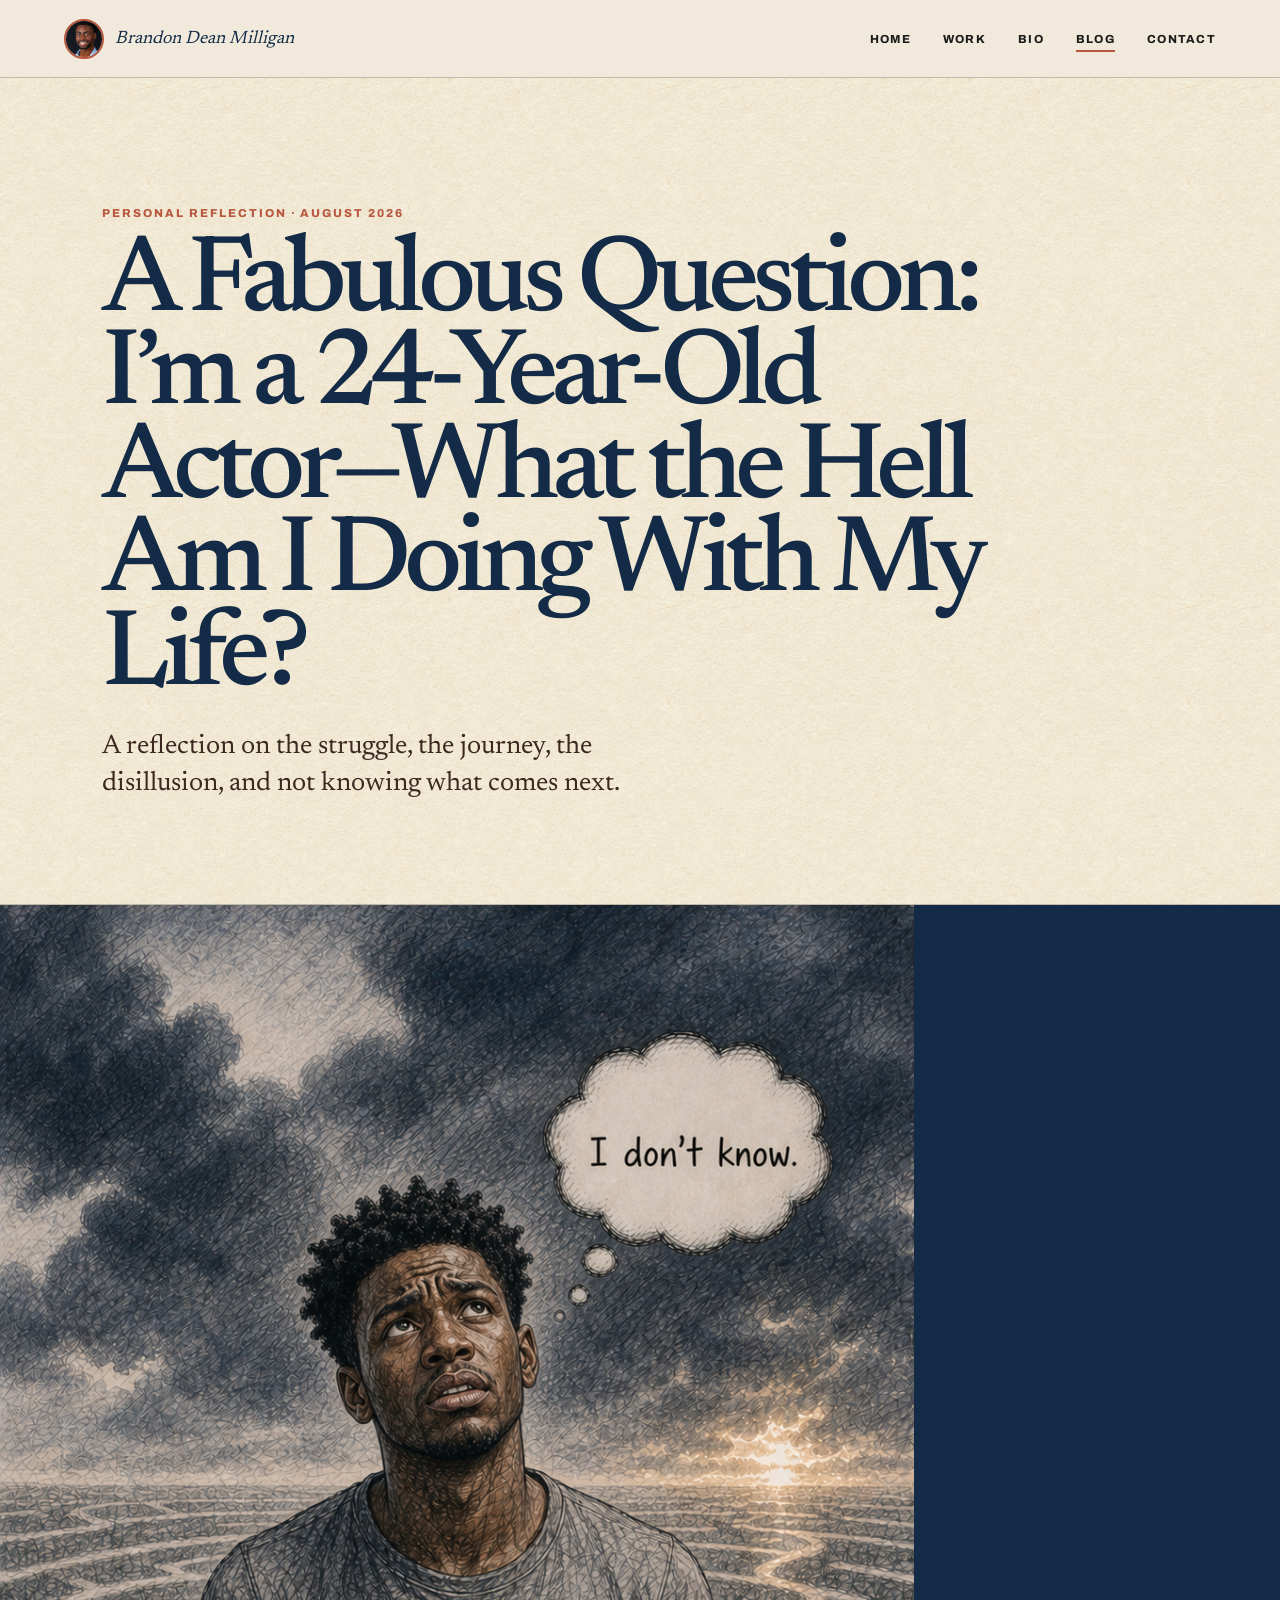
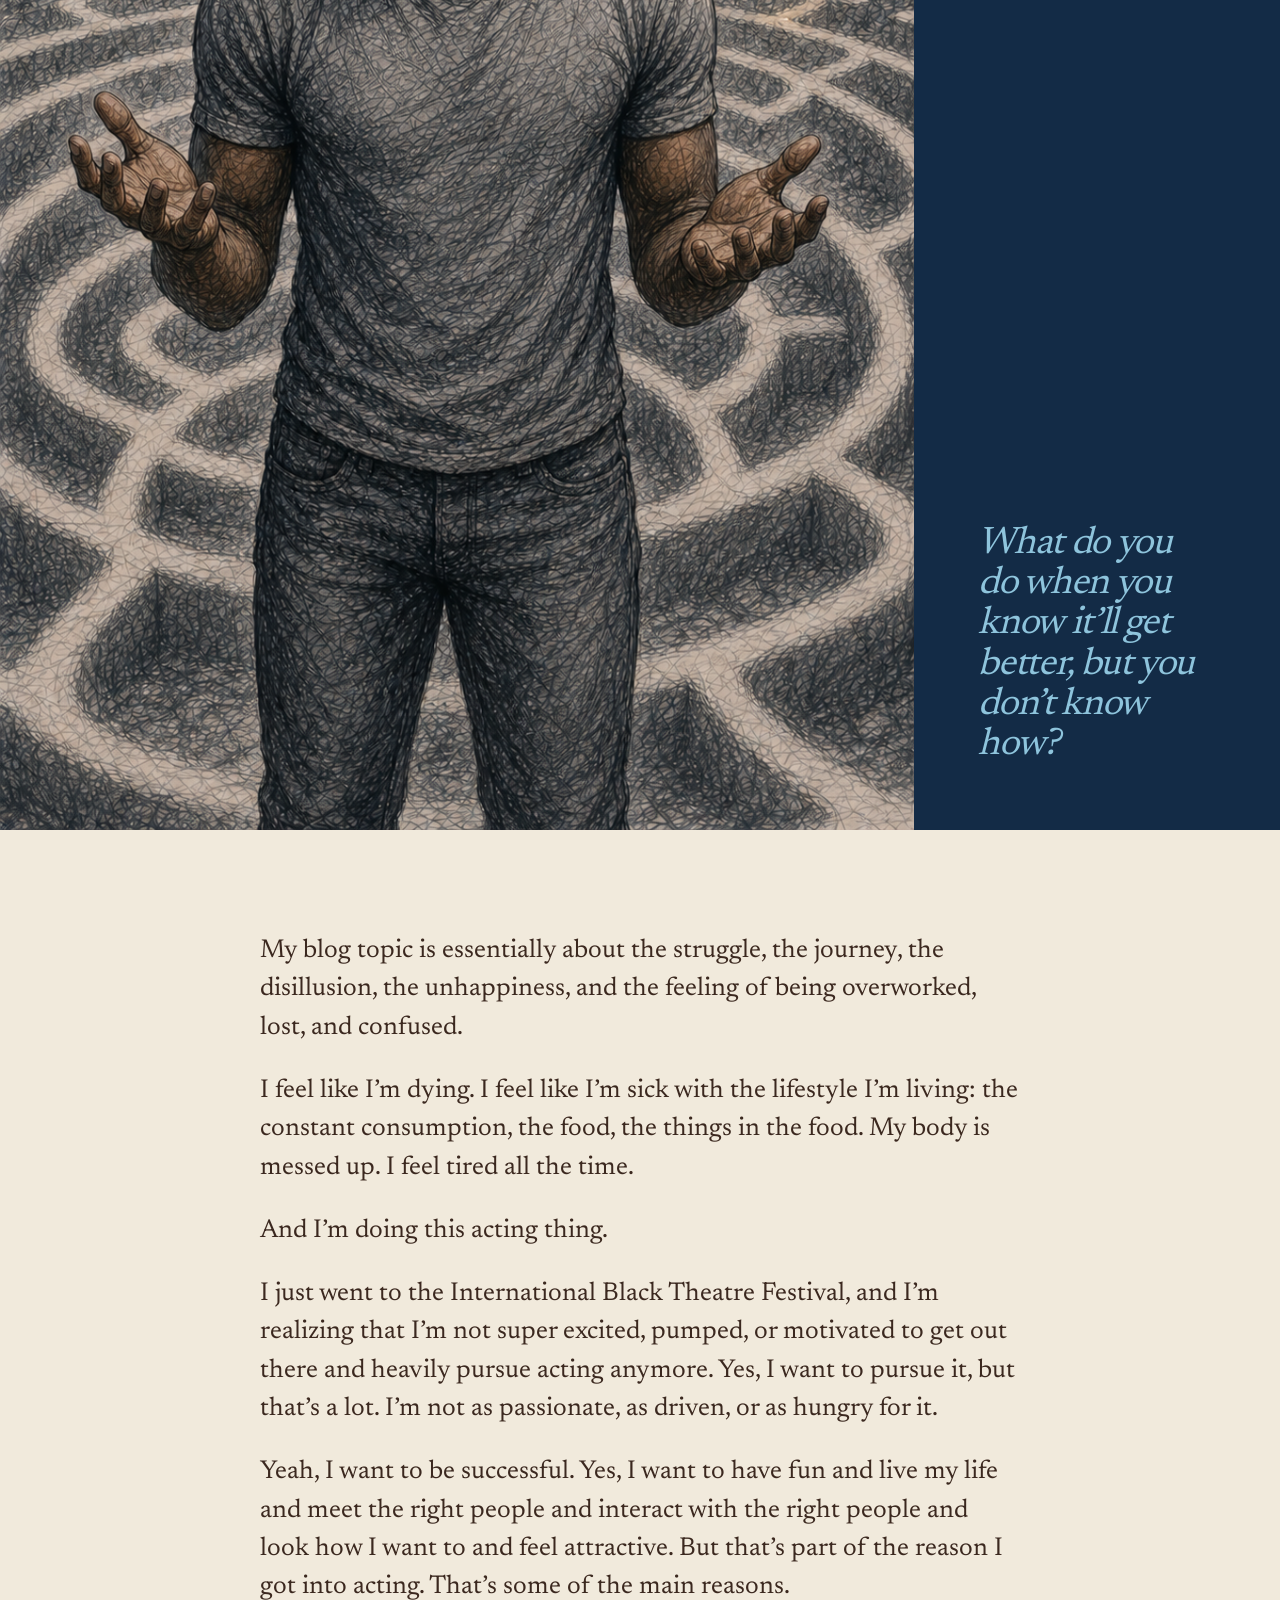
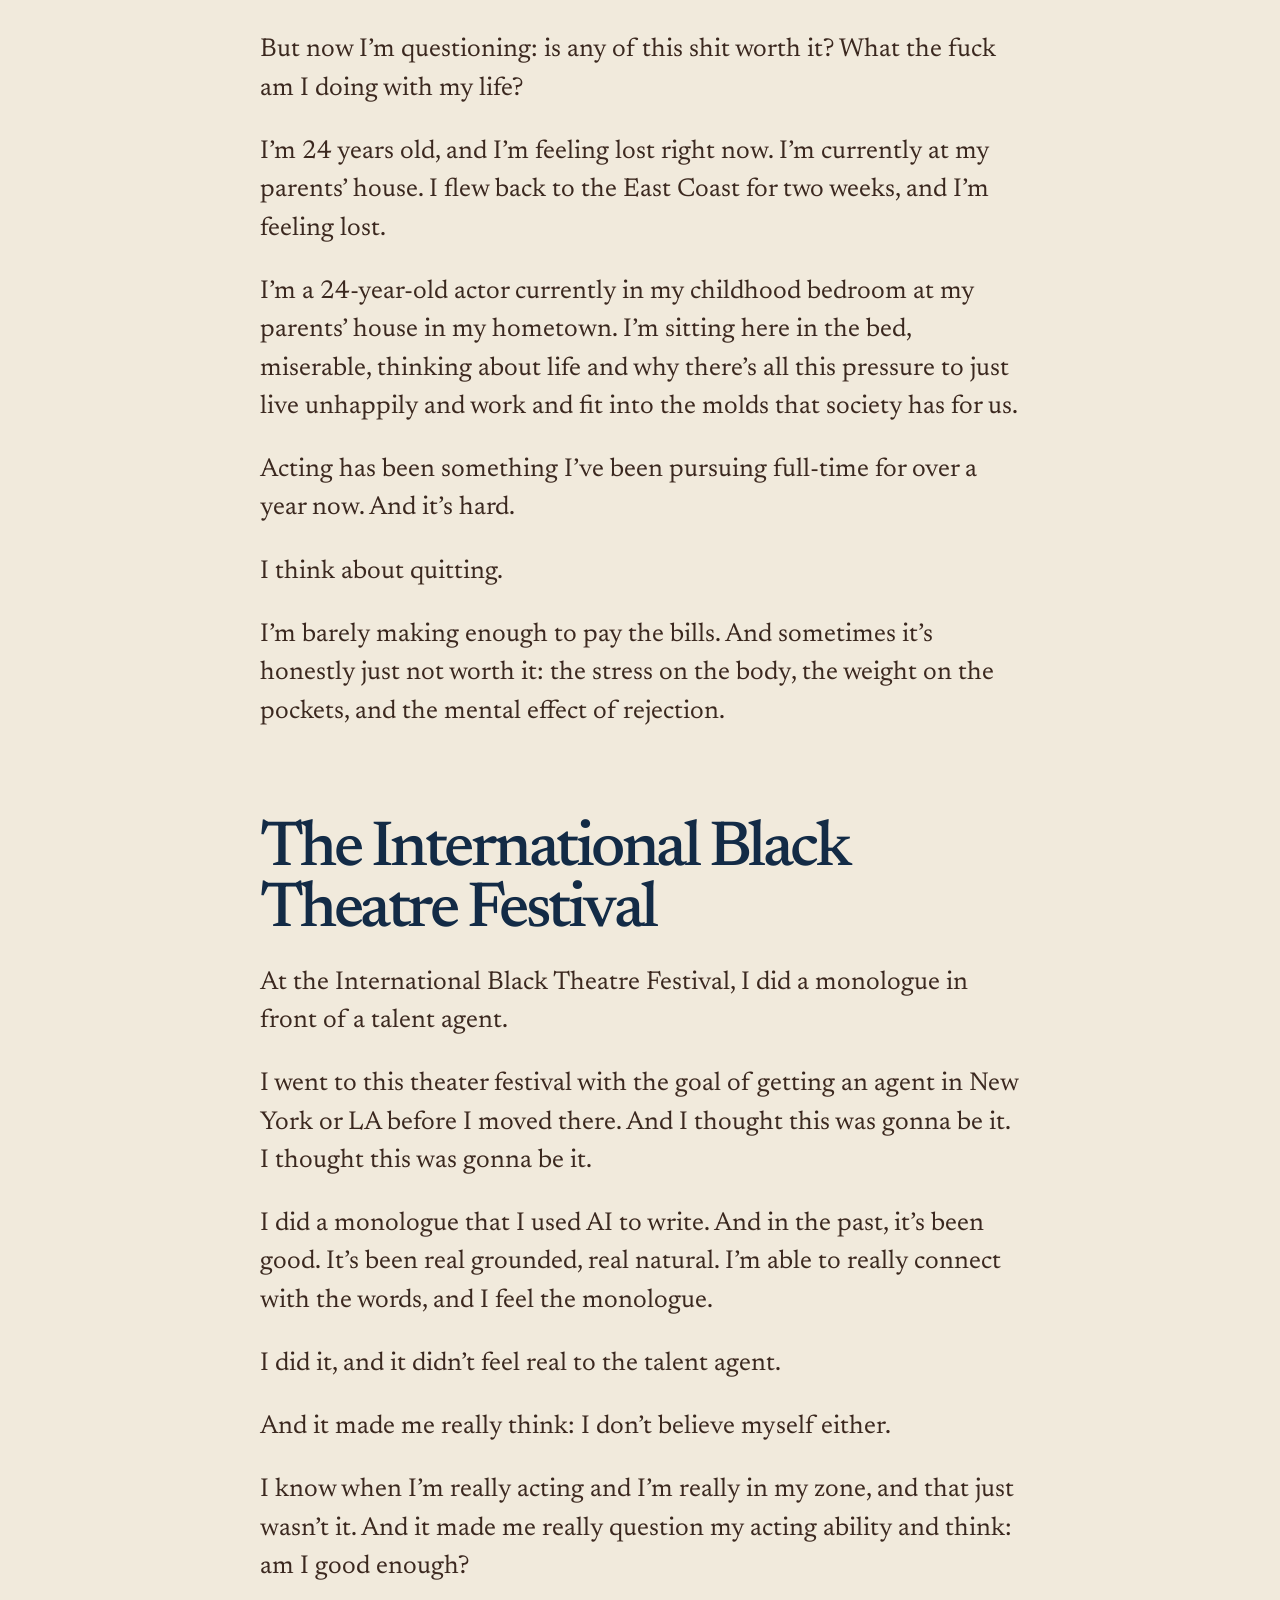
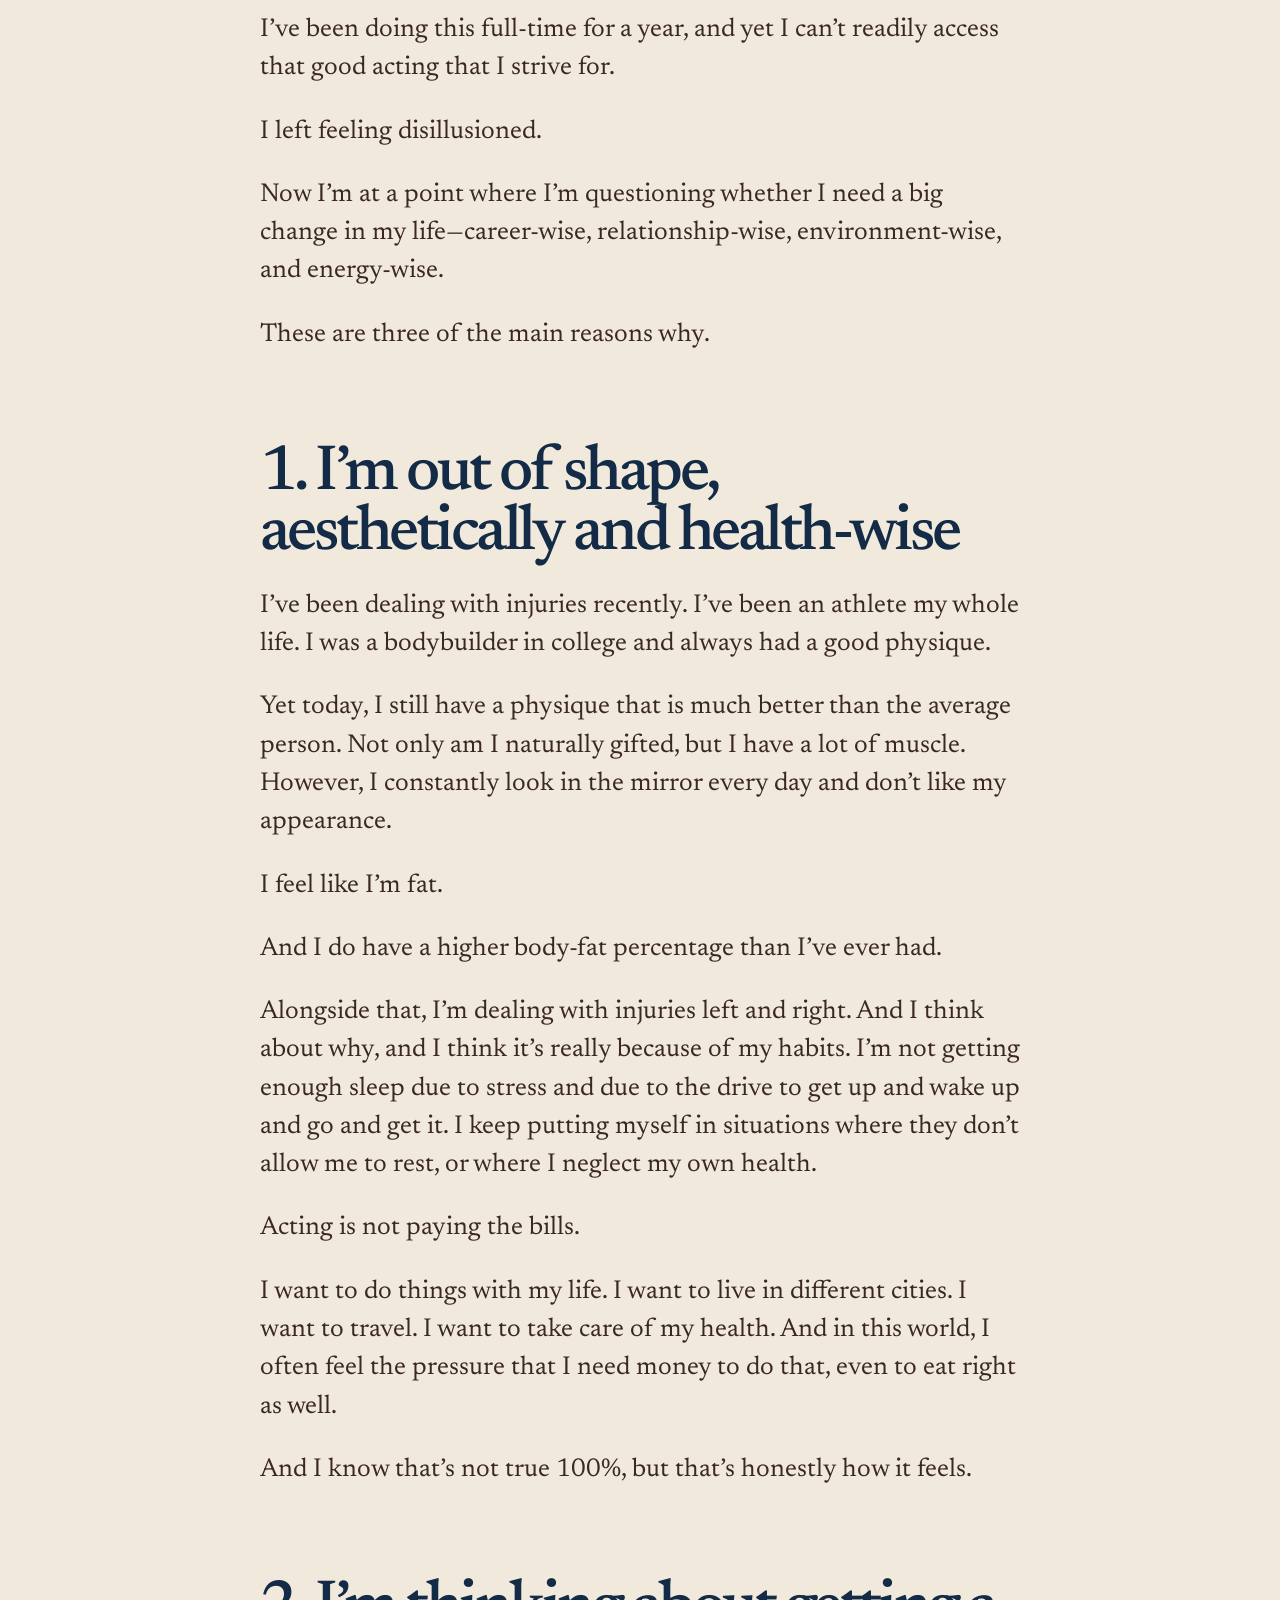
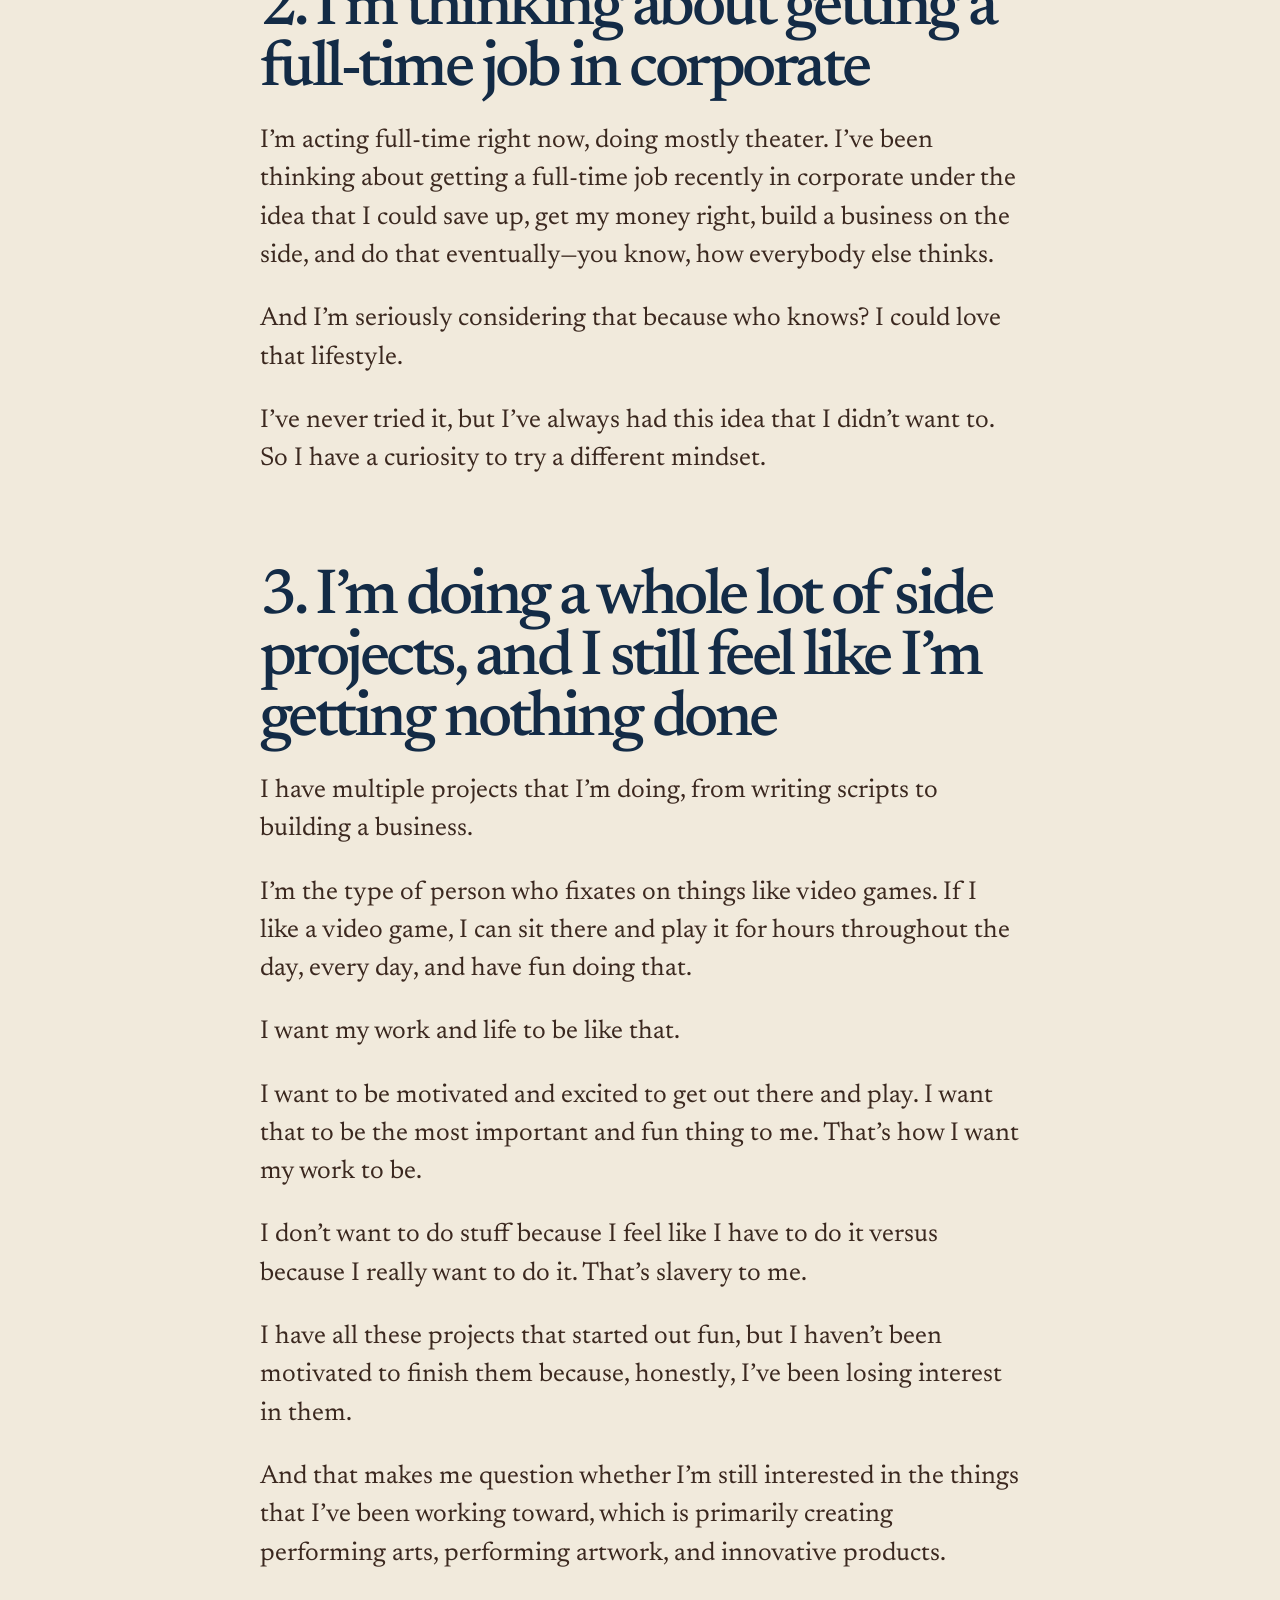
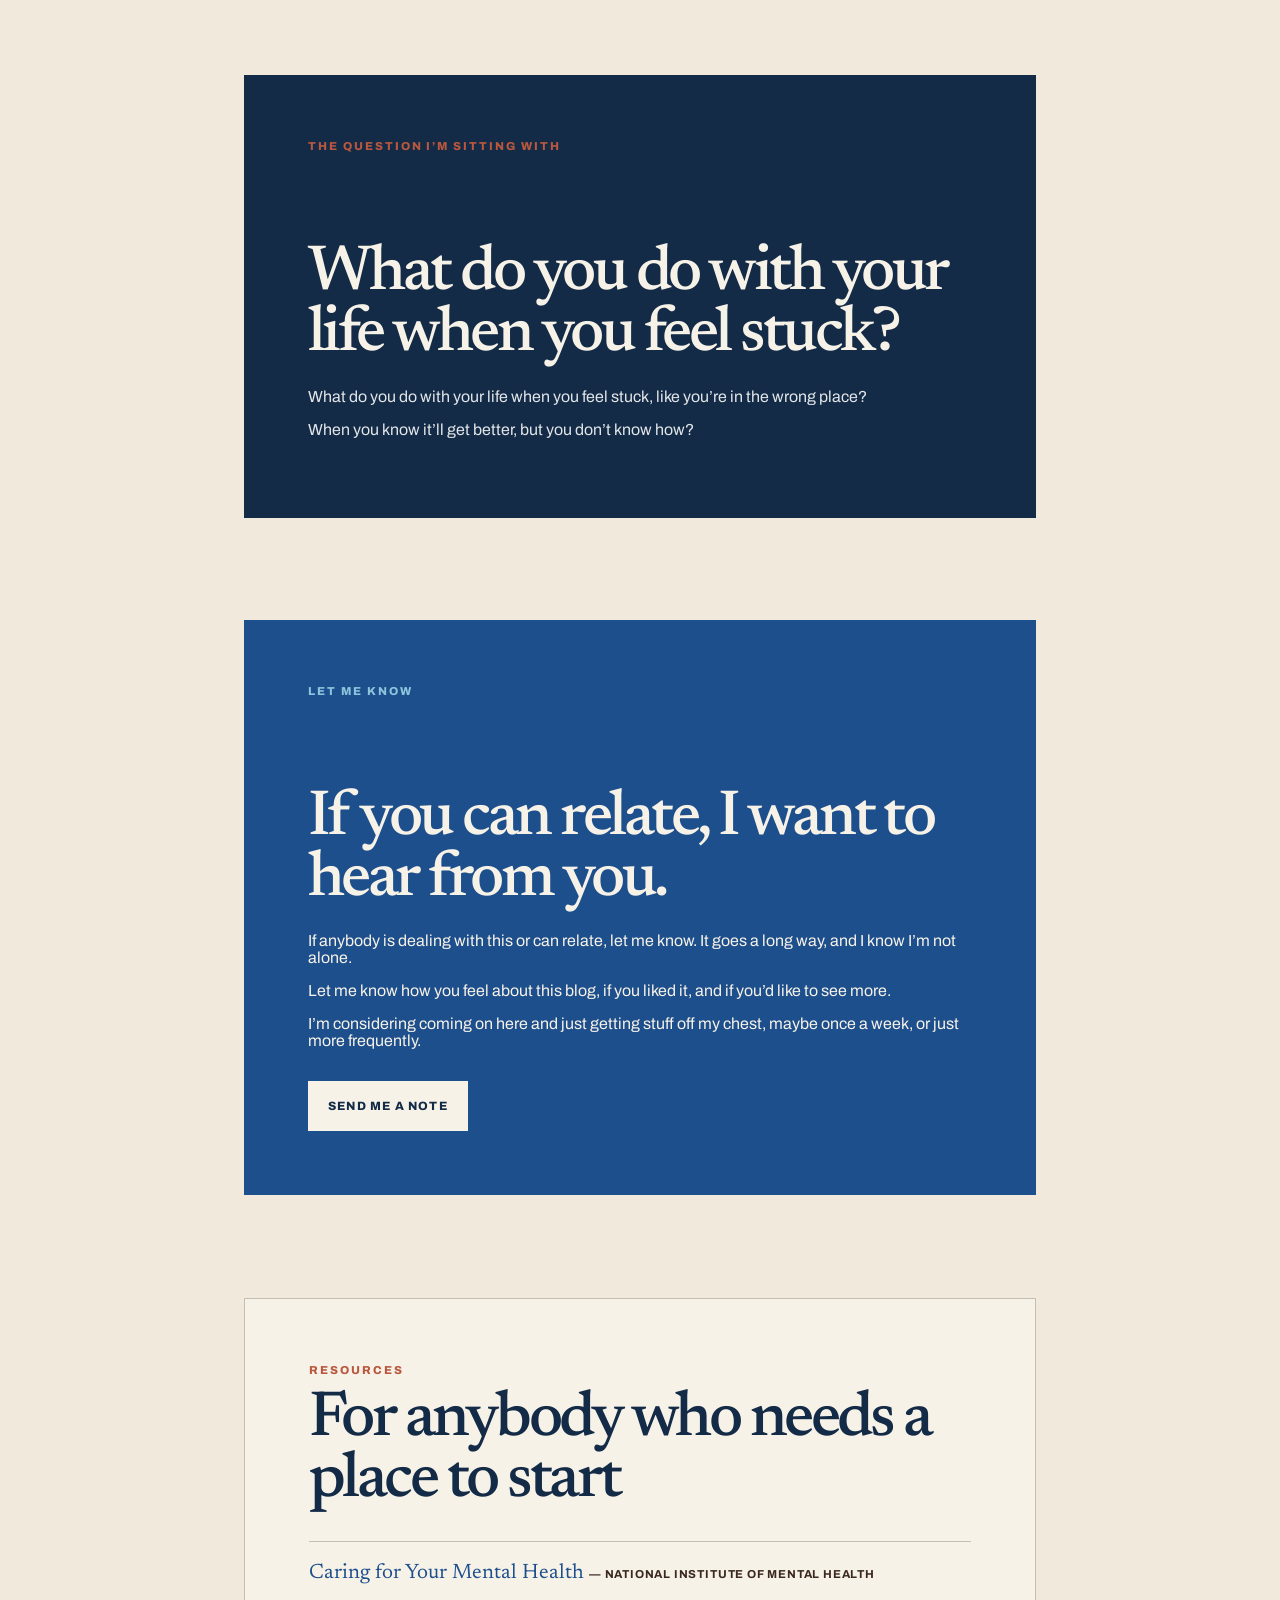
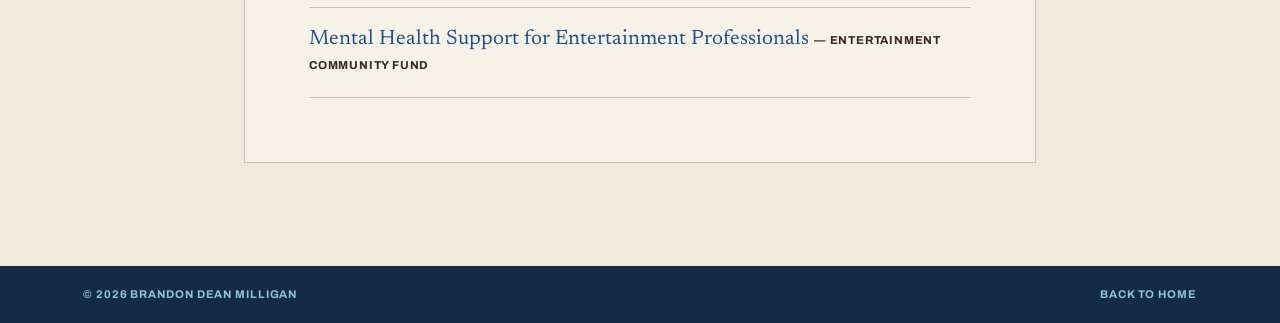
==== blog/index.html @ 8bfb0f3d "Add personal reflection blog post" ====
<!doctype html>
<html lang="en">
  <head>
    <meta charset="UTF-8" />
    <meta name="viewport" content="width=device-width, initial-scale=1.0" />
    <meta name="description" content="A personal reflection from Brandon Dean Milligan about feeling lost, overworked, and disillusioned at 24." />
    <meta name="theme-color" content="#132b46" />
    <meta property="og:title" content="A Fabulous Question: I’m a 24-Year-Old Actor—What the Hell Am I Doing With My Life?" />
    <meta property="og:description" content="A personal reflection on the struggle, the journey, and feeling lost at 24." />
    <meta property="og:image" content="https://brandondean.art/assets/blog/what-do-i-do-with-my-life-looking-up.png" />
    <meta property="og:url" content="https://brandondean.art/blog/" />
    <meta name="twitter:card" content="summary_large_image" />
    <title>A Fabulous Question at 24 — Brandon Dean Milligan</title>
    <link rel="stylesheet" href="blog.css" />
  </head>
  <body>
    <header class="site-header">
      <a class="brand" href="../" aria-label="Brandon Dean Milligan home">
        <img src="../images/OTP-Headshots-20071.jpg" alt="Brandon Dean Milligan" />
        <span>Brandon Dean Milligan</span>
      </a>
      <nav aria-label="Primary navigation">
        <a href="../#top">Home</a>
        <a href="../#reels">Work</a>
        <a href="../#about">Bio</a>
        <a class="active" href="./" aria-current="page">Blog</a>
        <a href="../#contact">Contact</a>
      </nav>
    </header>

    <main>
      <section class="article-intro paper">
        <p class="eyebrow">Personal reflection · August 2026</p>
        <h1>A Fabulous Question:<br />I’m a 24-Year-Old Actor—What the Hell Am I Doing With My Life?</h1>
        <p class="dek">A reflection on the struggle, the journey, the disillusion, and not knowing what comes next.</p>
      </section>

      <figure class="hero-figure">
        <img src="../assets/blog/what-do-i-do-with-my-life-looking-up.png" alt="A young Black man looks upward with frustration and despair, standing inside a maze-like circle of paths. A thought bubble says, ‘I don’t know.’" />
        <figcaption>What do you do when you know it’ll get better, but you don’t know how?</figcaption>
      </figure>

      <article class="article-body">
        <p>My blog topic is essentially about the struggle, the journey, the disillusion, the unhappiness, and the feeling of being overworked, lost, and confused.</p>

        <p>I feel like I’m dying. I feel like I’m sick with the lifestyle I’m living: the constant consumption, the food, the things in the food. My body is messed up. I feel tired all the time.</p>

        <p>And I’m doing this acting thing.</p>

        <p>I just went to the International Black Theatre Festival, and I’m realizing that I’m not super excited, pumped, or motivated to get out there and heavily pursue acting anymore. Yes, I want to pursue it, but that’s a lot. I’m not as passionate, as driven, or as hungry for it.</p>

        <p>Yeah, I want to be successful. Yes, I want to have fun and live my life and meet the right people and interact with the right people and look how I want to and feel attractive. But that’s part of the reason I got into acting. That’s some of the main reasons.</p>

        <p>But now I’m questioning: is any of this shit worth it? What the fuck am I doing with my life?</p>

        <p>I’m 24 years old, and I’m feeling lost right now. I’m currently at my parents’ house. I flew back to the East Coast for two weeks, and I’m feeling lost.</p>

        <p>I’m a 24-year-old actor currently in my childhood bedroom at my parents’ house in my hometown. I’m sitting here in the bed, miserable, thinking about life and why there’s all this pressure to just live unhappily and work and fit into the molds that society has for us.</p>

        <p>Acting has been something I’ve been pursuing full-time for over a year now. And it’s hard.</p>

        <p>I think about quitting.</p>

        <p>I’m barely making enough to pay the bills. And sometimes it’s honestly just not worth it: the stress on the body, the weight on the pockets, and the mental effect of rejection.</p>

        <h2>The International Black Theatre Festival</h2>

        <p>At the International Black Theatre Festival, I did a monologue in front of a talent agent.</p>

        <p>I went to this theater festival with the goal of getting an agent in New York or LA before I moved there. And I thought this was gonna be it. I thought this was gonna be it.</p>

        <p>I did a monologue that I used AI to write. And in the past, it’s been good. It’s been real grounded, real natural. I’m able to really connect with the words, and I feel the monologue.</p>

        <p>I did it, and it didn’t feel real to the talent agent.</p>

        <p>And it made me really think: I don’t believe myself either.</p>

        <p>I know when I’m really acting and I’m really in my zone, and that just wasn’t it. And it made me really question my acting ability and think: am I good enough?</p>

        <p>I’ve been doing this full-time for a year, and yet I can’t readily access that good acting that I strive for.</p>

        <p>I left feeling disillusioned.</p>

        <p>Now I’m at a point where I’m questioning whether I need a big change in my life—career-wise, relationship-wise, environment-wise, and energy-wise.</p>

        <p>These are three of the main reasons why.</p>

        <h2>1. I’m out of shape, aesthetically and health-wise</h2>

        <p>I’ve been dealing with injuries recently. I’ve been an athlete my whole life. I was a bodybuilder in college and always had a good physique.</p>

        <p>Yet today, I still have a physique that is much better than the average person. Not only am I naturally gifted, but I have a lot of muscle. However, I constantly look in the mirror every day and don’t like my appearance.</p>

        <p>I feel like I’m fat.</p>

        <p>And I do have a higher body-fat percentage than I’ve ever had.</p>

        <p>Alongside that, I’m dealing with injuries left and right. And I think about why, and I think it’s really because of my habits. I’m not getting enough sleep due to stress and due to the drive to get up and wake up and go and get it. I keep putting myself in situations where they don’t allow me to rest, or where I neglect my own health.</p>

        <p>Acting is not paying the bills.</p>

        <p>I want to do things with my life. I want to live in different cities. I want to travel. I want to take care of my health. And in this world, I often feel the pressure that I need money to do that, even to eat right as well.</p>

        <p>And I know that’s not true 100%, but that’s honestly how it feels.</p>

        <h2>2. I’m thinking about getting a full-time job in corporate</h2>

        <p>I’m acting full-time right now, doing mostly theater. I’ve been thinking about getting a full-time job recently in corporate under the idea that I could save up, get my money right, build a business on the side, and do that eventually—you know, how everybody else thinks.</p>

        <p>And I’m seriously considering that because who knows? I could love that lifestyle.</p>

        <p>I’ve never tried it, but I’ve always had this idea that I didn’t want to. So I have a curiosity to try a different mindset.</p>

        <h2>3. I’m doing a whole lot of side projects, and I still feel like I’m getting nothing done</h2>

        <p>I have multiple projects that I’m doing, from writing scripts to building a business.</p>

        <p>I’m the type of person who fixates on things like video games. If I like a video game, I can sit there and play it for hours throughout the day, every day, and have fun doing that.</p>

        <p>I want my work and life to be like that.</p>

        <p>I want to be motivated and excited to get out there and play. I want that to be the most important and fun thing to me. That’s how I want my work to be.</p>

        <p>I don’t want to do stuff because I feel like I have to do it versus because I really want to do it. That’s slavery to me.</p>

        <p>I have all these projects that started out fun, but I haven’t been motivated to finish them because, honestly, I’ve been losing interest in them.</p>

        <p>And that makes me question whether I’m still interested in the things that I’ve been working toward, which is primarily creating performing arts, performing artwork, and innovative products.</p>

        <section class="question-block" aria-labelledby="question-heading">
          <p class="eyebrow">The question I’m sitting with</p>
          <h2 id="question-heading">What do you do with your life when you feel stuck?</h2>
          <p>What do you do with your life when you feel stuck, like you’re in the wrong place?</p>
          <p>When you know it’ll get better, but you don’t know how?</p>
        </section>

        <section class="response-block" aria-labelledby="response-heading">
          <p class="eyebrow">Let me know</p>
          <h2 id="response-heading">If you can relate, I want to hear from you.</h2>
          <p>If anybody is dealing with this or can relate, let me know. It goes a long way, and I know I’m not alone.</p>
          <p>Let me know how you feel about this blog, if you liked it, and if you’d like to see more.</p>
          <p>I’m considering coming on here and just getting stuff off my chest, maybe once a week, or just more frequently.</p>
          <a class="button" href="mailto:brandondmilligan@icloud.com?subject=I%20read%20your%20blog">Send me a note</a>
        </section>

        <section class="resources" aria-labelledby="resources-heading">
          <p class="eyebrow">Resources</p>
          <h2 id="resources-heading">For anybody who needs a place to start</h2>
          <ul>
            <li><a href="https://www.nimh.nih.gov/health/topics/caring-for-your-mental-health" target="_blank" rel="noreferrer">Caring for Your Mental Health <span>— National Institute of Mental Health</span></a></li>
            <li><a href="https://entertainmentcommunity.org/services-and-programs/mental-health" target="_blank" rel="noreferrer">Mental Health Support for Entertainment Professionals <span>— Entertainment Community Fund</span></a></li>
          </ul>
        </section>
      </article>
    </main>

    <footer>
      <span>© 2026 Brandon Dean Milligan</span>
      <a href="../#top">Back to home</a>
    </footer>
  </body>
</html>
---- blog/blog.css ----
@font-face {
  font-family: "Archivo Variable";
  font-style: normal;
  font-weight: 100 900;
  src: url("../assets/archivo-latin-wght-normal-E0tuGl4L.woff2") format("woff2-variations");
}

@font-face {
  font-family: "Newsreader Variable";
  font-style: normal;
  font-weight: 200 800;
  src: url("../assets/newsreader-latin-wght-normal-CCVVNp6i.woff2") format("woff2-variations");
}

:root {
  --ink: #1c1d1b;
  --cream: #f1eadc;
  --cream-light: #f7f2e8;
  --midnight: #132b46;
  --blue: #1d4f8c;
  --sky: #8ec4dc;
  --brown-dark: #3b281f;
  --rust: #b9573f;
  --line: rgba(28, 29, 27, 0.24);
}

* { box-sizing: border-box; }

html { scroll-behavior: smooth; }

body {
  margin: 0;
  min-width: 320px;
  color: var(--ink);
  background: var(--cream);
  font-family: "Archivo Variable", Arial, sans-serif;
  -webkit-font-smoothing: antialiased;
}

a { color: inherit; }

.site-header {
  display: flex;
  min-height: 78px;
  align-items: center;
  justify-content: space-between;
  gap: 2rem;
  padding: 0 5vw;
  border-bottom: 1px solid var(--line);
  background: var(--cream);
}

.brand {
  display: inline-flex;
  align-items: center;
  gap: 0.7rem;
  color: var(--midnight);
  font-family: "Newsreader Variable", Georgia, serif;
  font-size: 1.12rem;
  font-style: italic;
  text-decoration: none;
}

.brand img {
  width: 40px;
  height: 40px;
  border: 2px solid var(--rust);
  border-radius: 50%;
  object-fit: cover;
  object-position: center 18%;
}

nav { display: flex; align-items: center; gap: clamp(1rem, 2.5vw, 2.5rem); }

nav a {
  position: relative;
  padding: 0.35rem 0;
  color: var(--ink);
  font-size: 0.73rem;
  font-weight: 760;
  letter-spacing: 0.11em;
  text-decoration: none;
  text-transform: uppercase;
}

nav a::after {
  position: absolute;
  right: 0;
  bottom: -0.15rem;
  left: 0;
  height: 2px;
  background: var(--rust);
  content: "";
  transform: scaleX(0);
  transform-origin: right;
  transition: transform 0.18s ease;
}

nav a:hover::after,
nav a:focus-visible::after,
nav a.active::after { transform: scaleX(1); transform-origin: left; }

.paper {
  background-color: var(--cream);
  background-image: url("../assets/paper-texture.png");
  background-repeat: repeat;
  background-size: 520px 520px;
}

.article-intro {
  padding: clamp(4.5rem, 10vw, 9rem) 8vw clamp(3.5rem, 8vw, 7.5rem);
  border-bottom: 1px solid var(--line);
}

.eyebrow {
  margin: 0;
  color: var(--rust);
  font-size: 0.72rem;
  font-weight: 790;
  letter-spacing: 0.17em;
  line-height: 1.35;
  text-transform: uppercase;
}

h1, h2 { font-family: "Newsreader Variable", Georgia, serif; font-weight: 520; }

h1 {
  max-width: 15ch;
  margin: 1rem 0 1.5rem;
  color: var(--midnight);
  font-size: clamp(3.8rem, 8.5vw, 8.7rem);
  letter-spacing: -0.065em;
  line-height: 0.86;
}

.dek {
  max-width: 35rem;
  margin: 0;
  color: var(--brown-dark);
  font-family: "Newsreader Variable", Georgia, serif;
  font-size: clamp(1.3rem, 2.1vw, 1.85rem);
  line-height: 1.35;
}

.hero-figure {
  display: grid;
  grid-template-columns: minmax(0, 1.05fr) minmax(230px, 0.42fr);
  min-height: 560px;
  margin: 0;
  color: var(--cream-light);
  background: var(--midnight);
}

.hero-figure img {
  width: 100%;
  height: 100%;
  min-height: 560px;
  object-fit: cover;
  object-position: center;
}

.hero-figure figcaption {
  display: flex;
  align-items: end;
  padding: clamp(2rem, 5vw, 5rem);
  color: var(--sky);
  font-family: "Newsreader Variable", Georgia, serif;
  font-size: clamp(1.7rem, 3vw, 3rem);
  font-style: italic;
  letter-spacing: -0.035em;
  line-height: 1.05;
}

.article-body {
  width: min(100% - 2.5rem, 760px);
  margin: 0 auto;
  padding: clamp(4rem, 8vw, 7rem) 0;
}

.article-body > p {
  margin: 0 0 1.55rem;
  color: var(--brown-dark);
  font-family: "Newsreader Variable", Georgia, serif;
  font-size: clamp(1.28rem, 2.1vw, 1.62rem);
  line-height: 1.48;
}

.article-body h2 {
  margin: clamp(3.8rem, 7vw, 6rem) 0 1.35rem;
  color: var(--midnight);
  font-size: clamp(2.55rem, 5vw, 4.4rem);
  letter-spacing: -0.055em;
  line-height: 0.95;
}

.question-block,
.response-block,
.resources {
  margin-top: clamp(4rem, 8vw, 7rem);
  padding: clamp(2rem, 5vw, 4rem);
}

.question-block { margin-inline: clamp(-1rem, -5vw, -5rem); color: var(--cream-light); background: var(--midnight); }
.question-block h2 { color: var(--cream-light); }
.question-block p:not(.eyebrow) { color: rgba(255, 255, 255, 0.88); }

.response-block { margin-inline: clamp(-1rem, -5vw, -5rem); background: var(--blue); }
.response-block .eyebrow { color: var(--sky); }
.response-block h2, .response-block p { color: var(--cream-light); }
.response-block p { margin-bottom: 1rem; }

.button {
  display: inline-flex;
  min-height: 50px;
  align-items: center;
  justify-content: center;
  margin-top: 1rem;
  padding: 0.9rem 1.25rem;
  color: var(--midnight);
  background: var(--cream-light);
  font-size: 0.75rem;
  font-weight: 790;
  letter-spacing: 0.1em;
  text-decoration: none;
  text-transform: uppercase;
  transition: background-color 0.18s ease, color 0.18s ease, transform 0.18s ease;
}

.button:hover { color: var(--cream-light); background: var(--rust); transform: translateY(-2px); }

.resources { margin-inline: clamp(-1rem, -5vw, -5rem); border: 1px solid var(--line); background: var(--cream-light); }
.resources h2 { margin-top: 0.75rem; }
.resources ul { margin: 1.8rem 0 0; padding: 0; list-style: none; }
.resources li { border-top: 1px solid var(--line); }
.resources li:last-child { border-bottom: 1px solid var(--line); }
.resources a { display: block; padding: 1.25rem 0; color: var(--blue); font-family: "Newsreader Variable", Georgia, serif; font-size: 1.3rem; line-height: 1.2; text-decoration: none; }
.resources a:hover { color: var(--rust); }
.resources span { color: var(--brown-dark); font-family: "Archivo Variable", Arial, sans-serif; font-size: 0.72rem; font-weight: 720; letter-spacing: 0.07em; text-transform: uppercase; }

footer {
  display: flex;
  align-items: center;
  justify-content: space-between;
  gap: 2rem;
  padding: 1.4rem 6.5vw;
  color: var(--sky);
  background: var(--midnight);
  font-size: 0.7rem;
  font-weight: 700;
  letter-spacing: 0.08em;
  text-transform: uppercase;
}

footer a { text-decoration: none; }
footer a:hover { color: var(--cream-light); }

:focus-visible { outline: 3px solid var(--sky); outline-offset: 4px; }

@media (max-width: 760px) {
  .site-header { position: sticky; top: 0; z-index: 10; min-height: 68px; padding: 0 1.25rem; }
  .brand span { display: none; }
  nav { gap: 0.9rem; }
  nav a { font-size: 0.62rem; letter-spacing: 0.07em; }
  .article-intro { padding: 4rem 1.5rem 3.5rem; }
  h1 { font-size: clamp(3.4rem, 14vw, 5.8rem); }
  .hero-figure { display: block; min-height: 0; }
  .hero-figure img { min-height: 0; aspect-ratio: 4 / 5; }
  .hero-figure figcaption { min-height: 230px; align-items: end; }
  .article-body { width: min(100% - 2rem, 760px); }
  .question-block, .response-block, .resources { margin-inline: -1rem; }
  footer { align-items: flex-start; flex-direction: column; }
}

@media (max-width: 430px) {
  nav a:nth-child(2), nav a:nth-child(3) { display: none; }
}
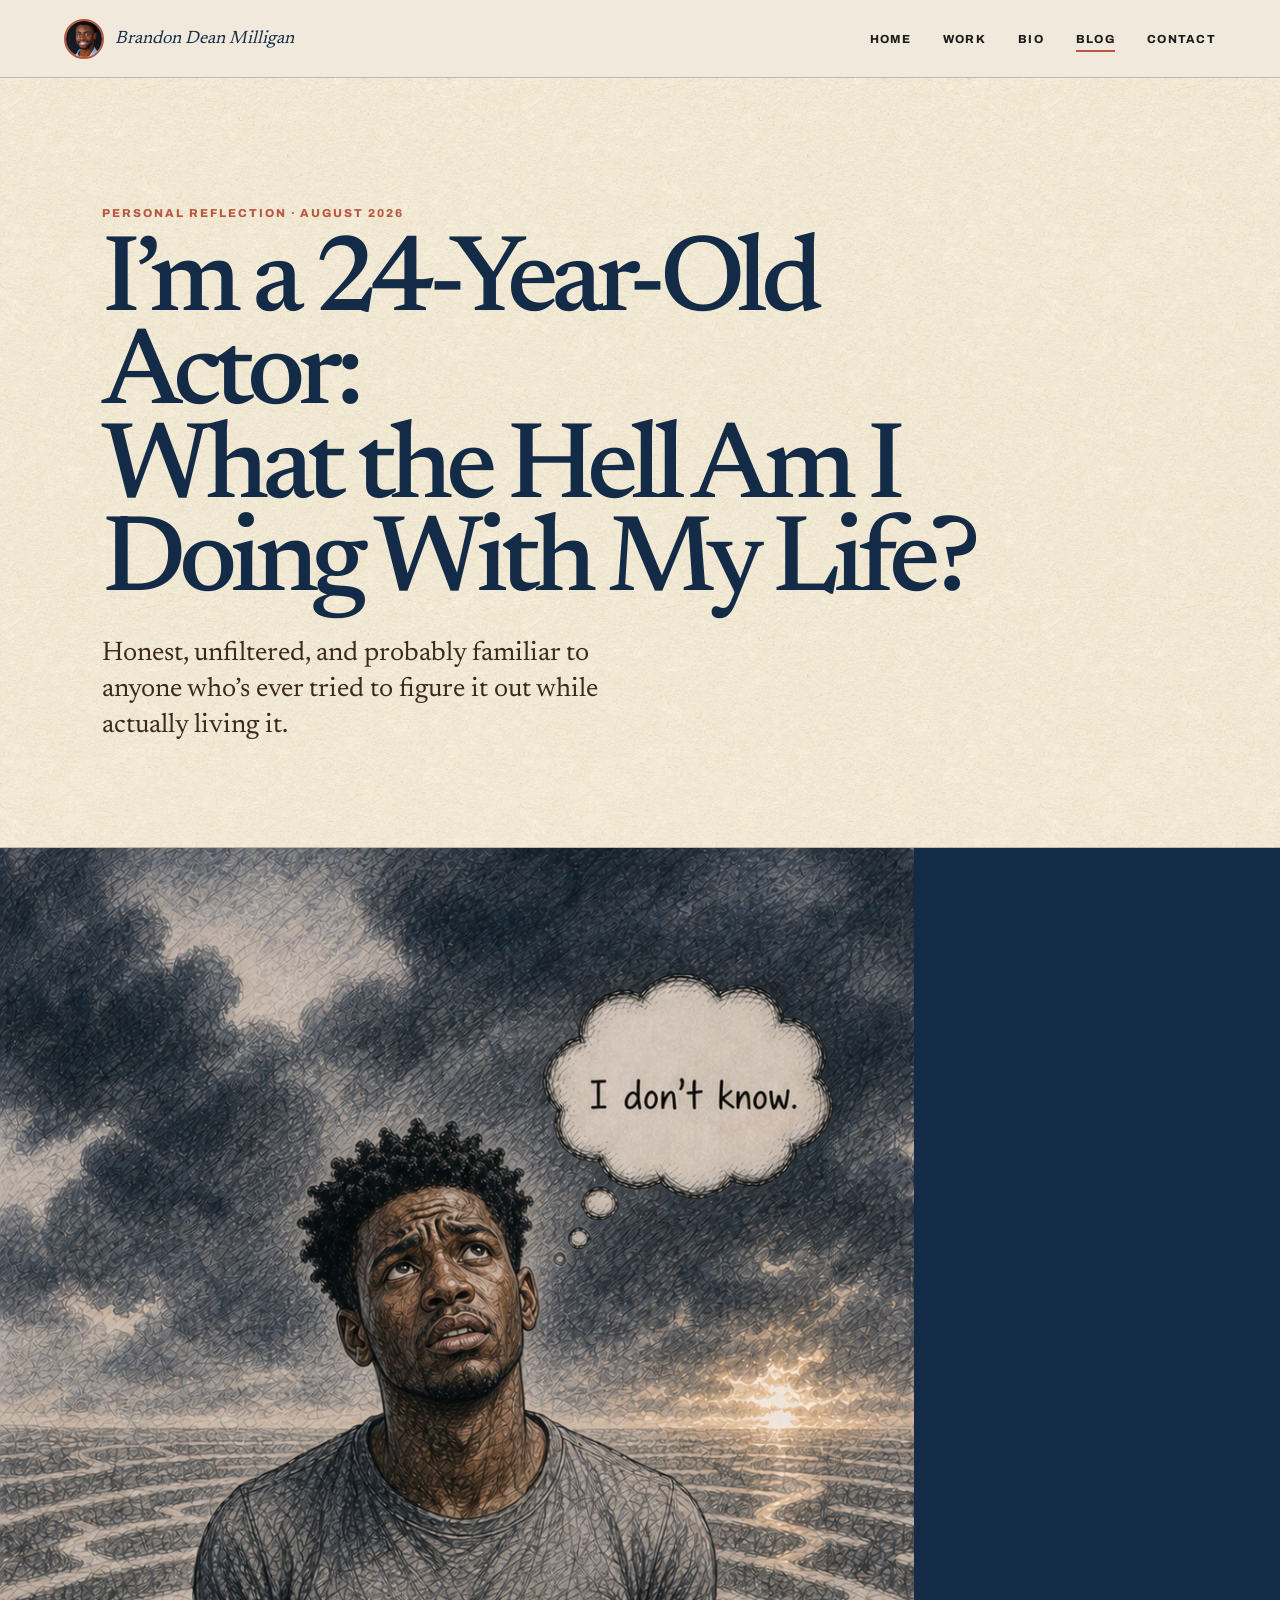
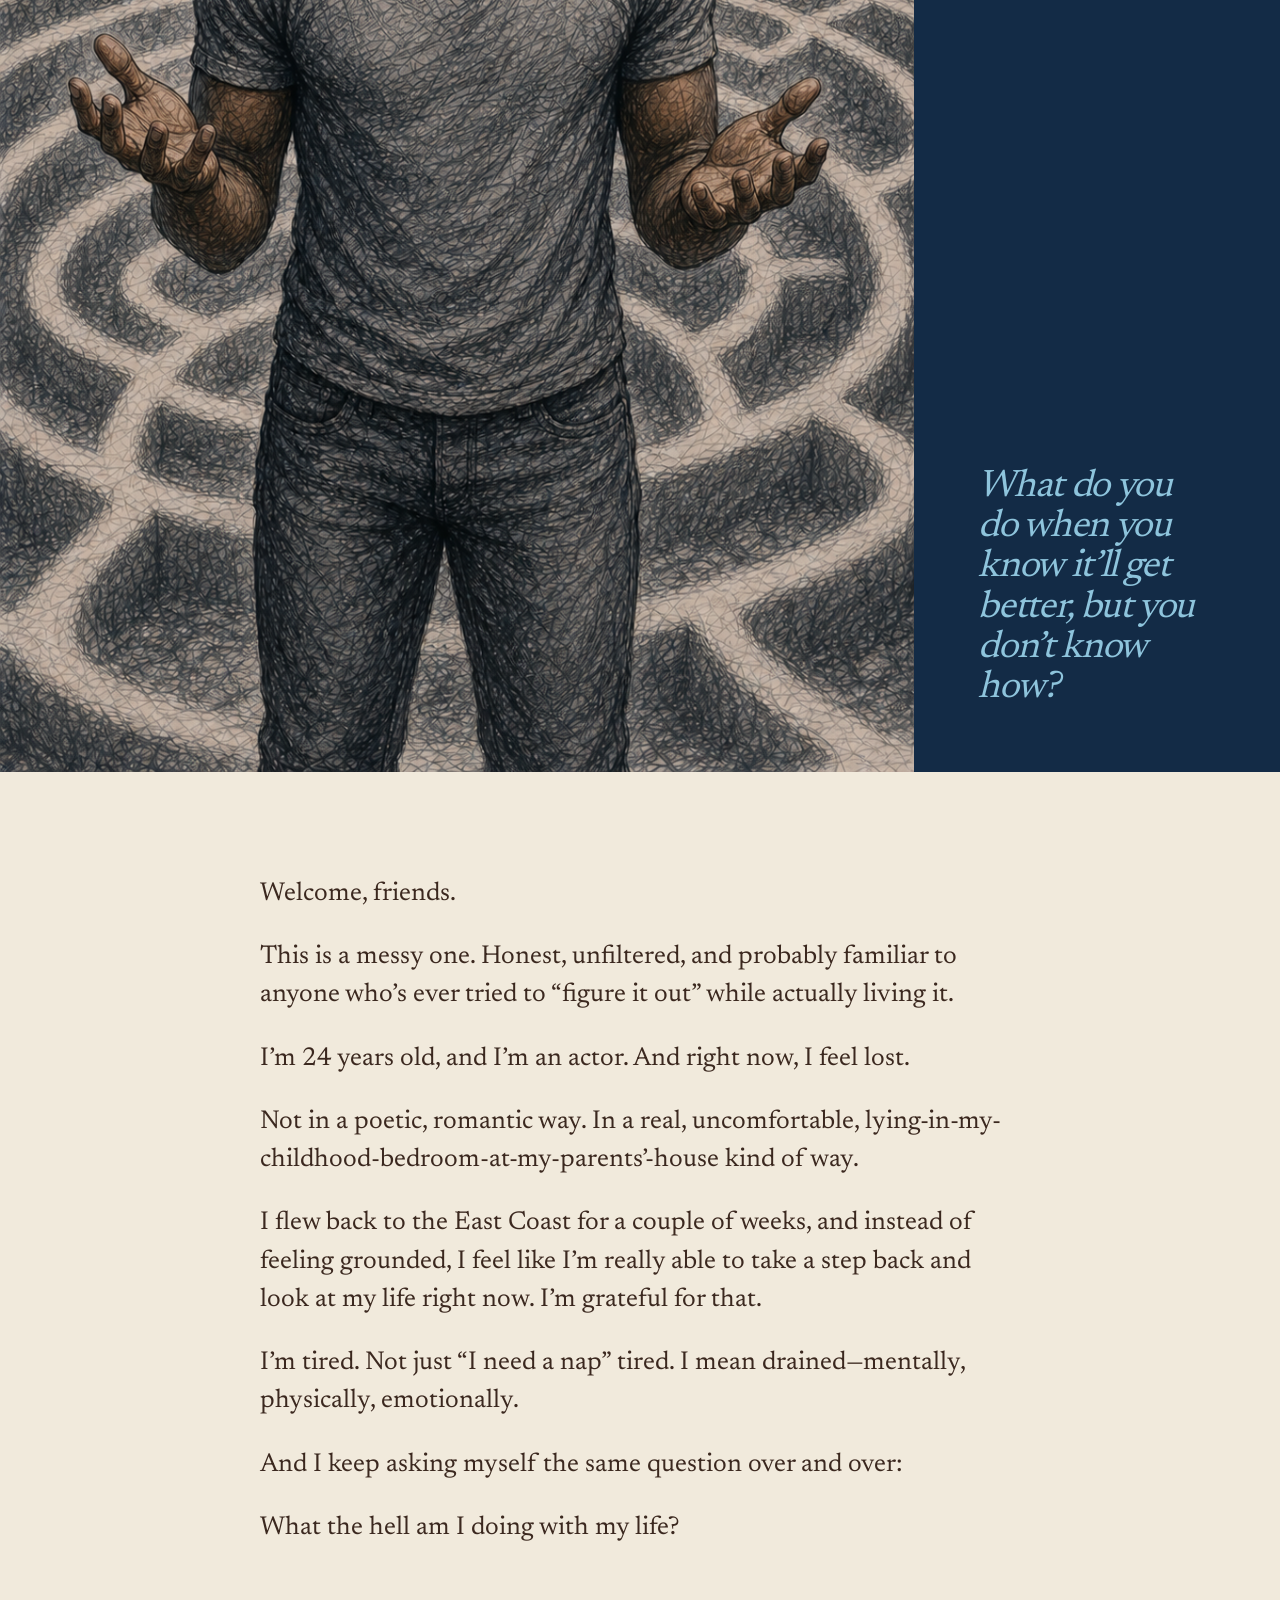
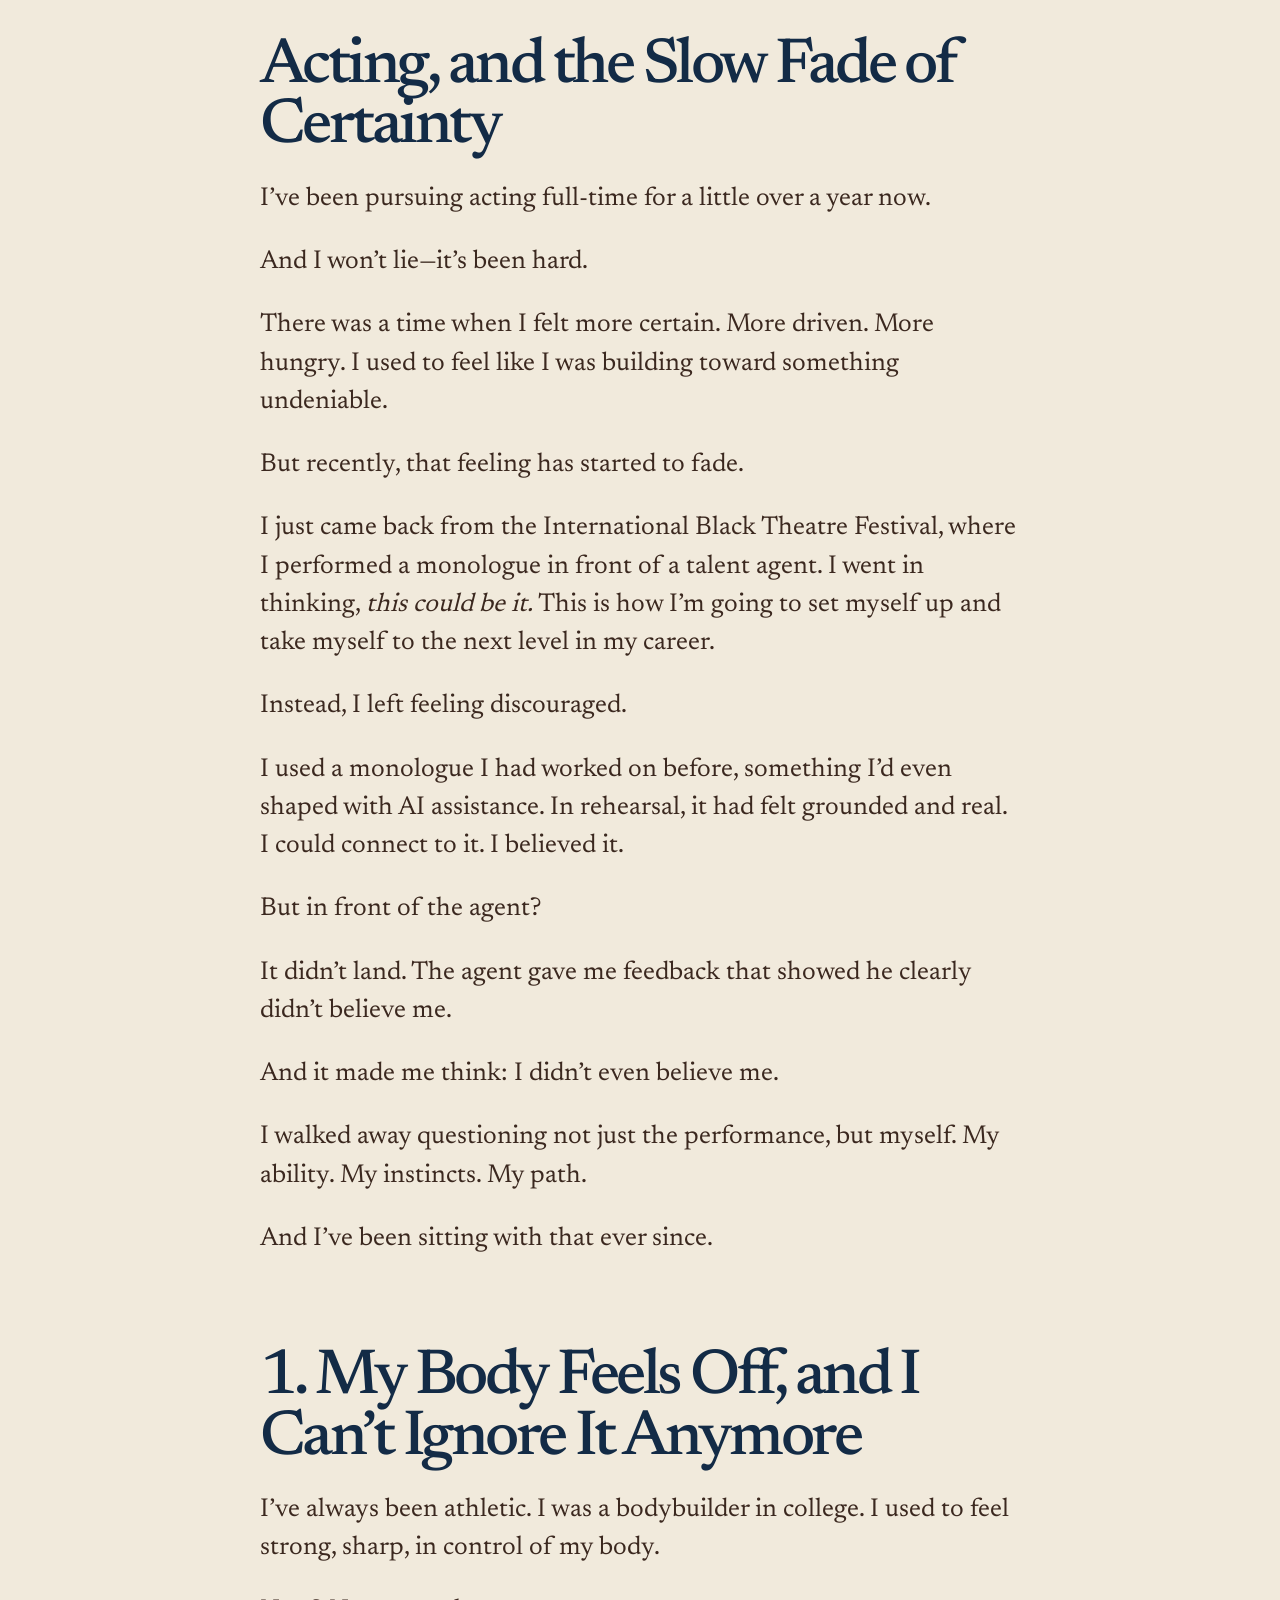
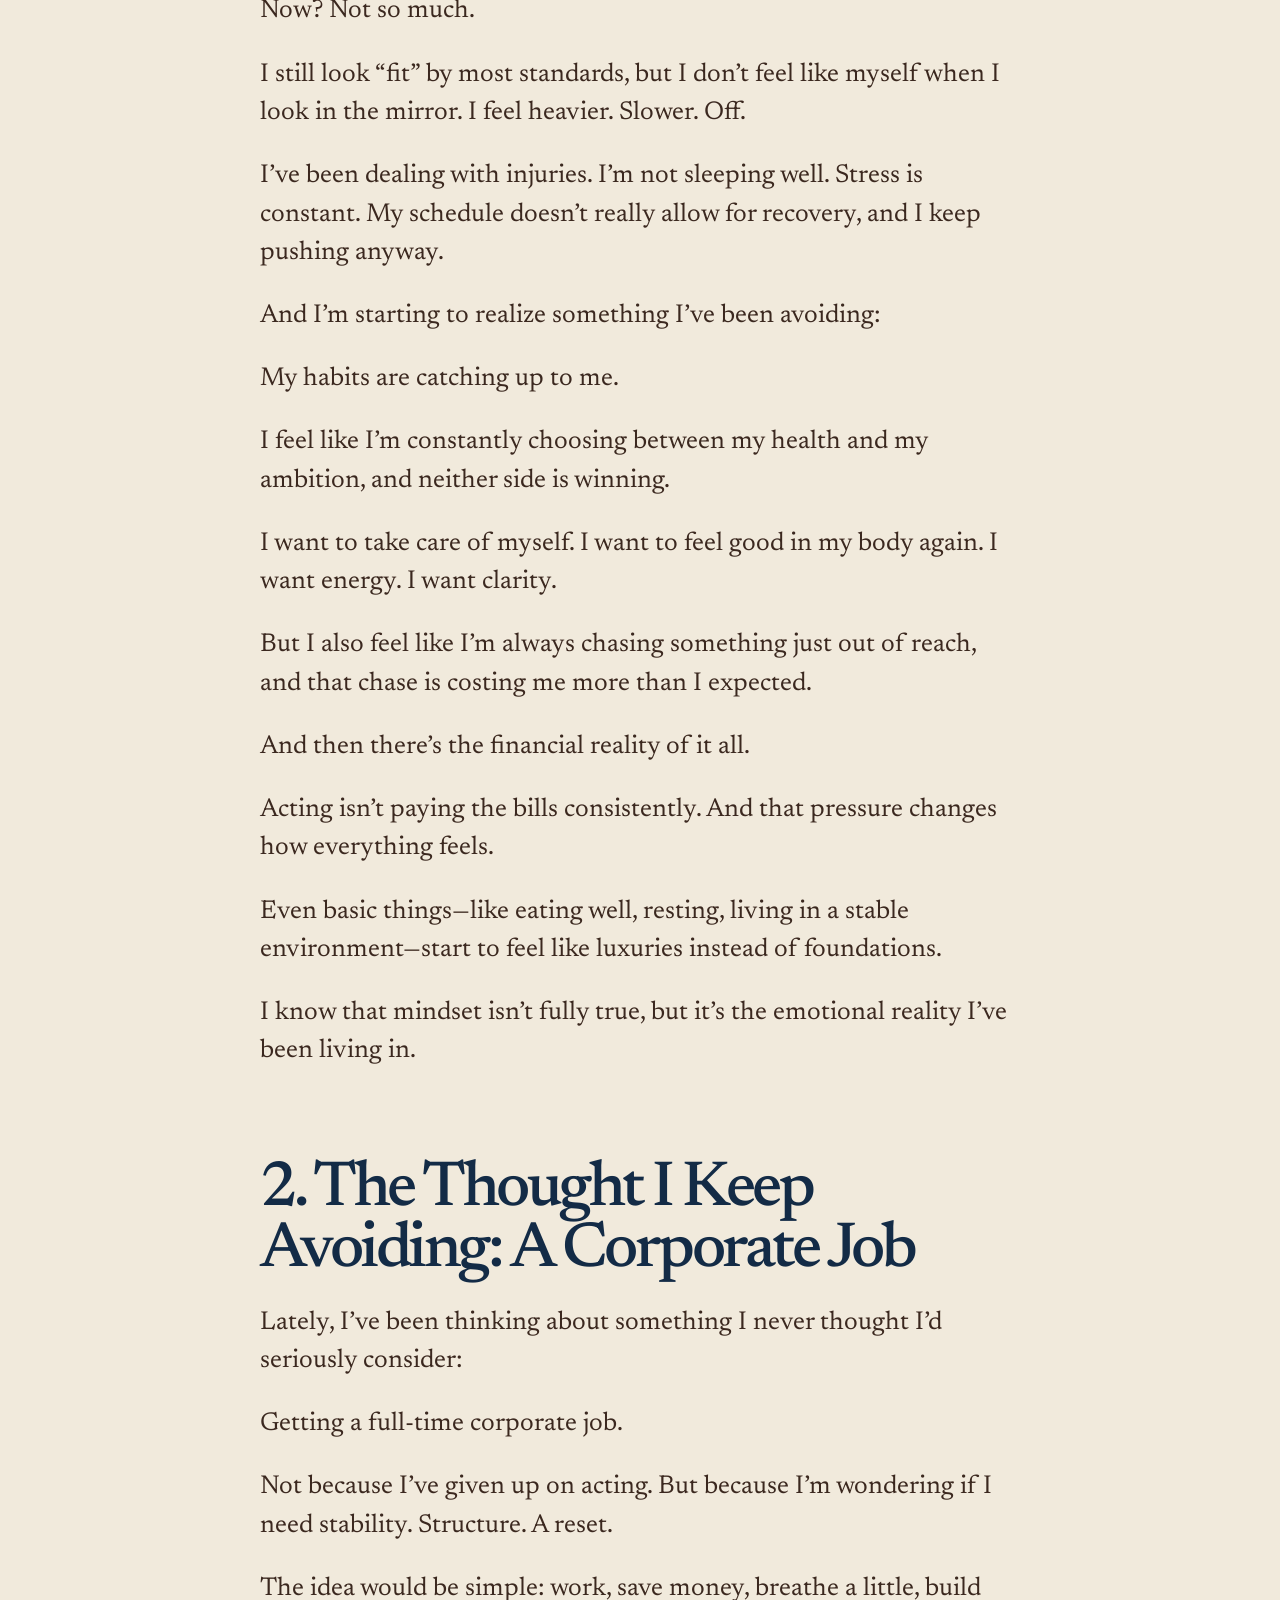
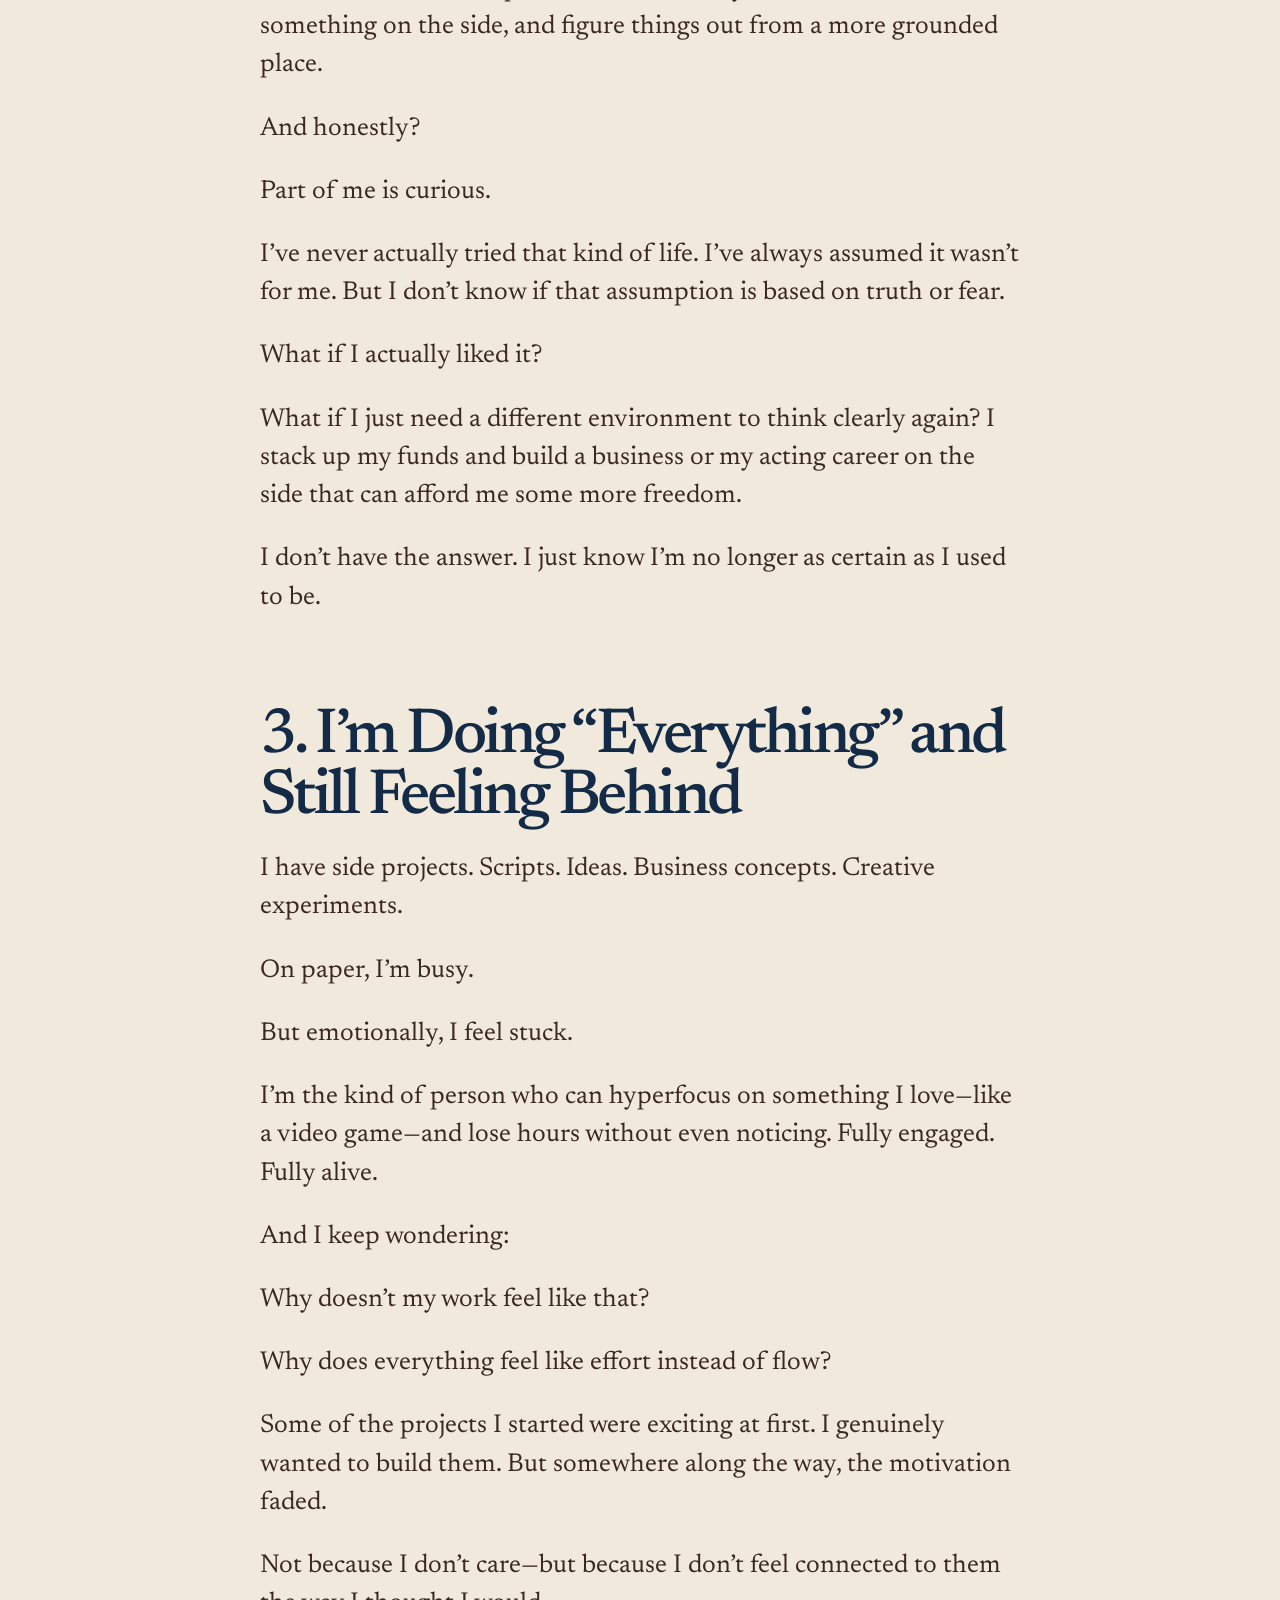
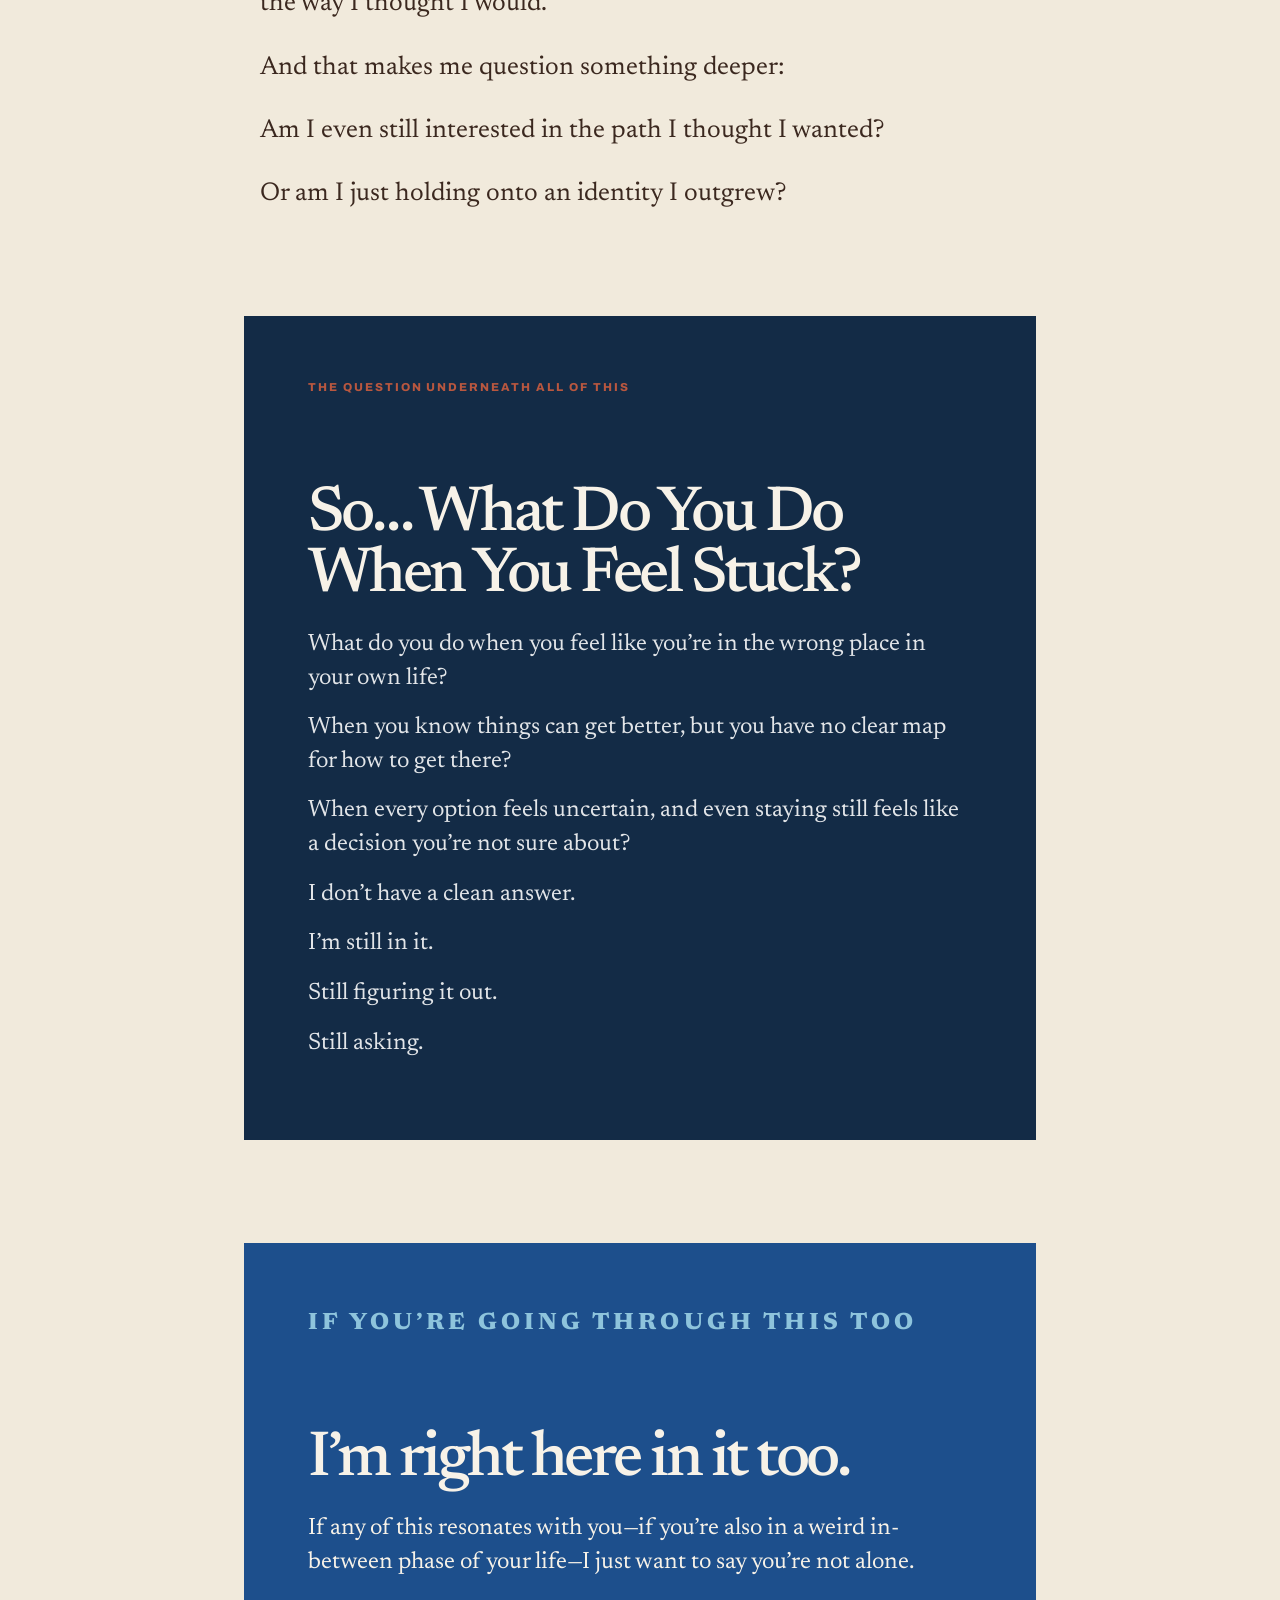
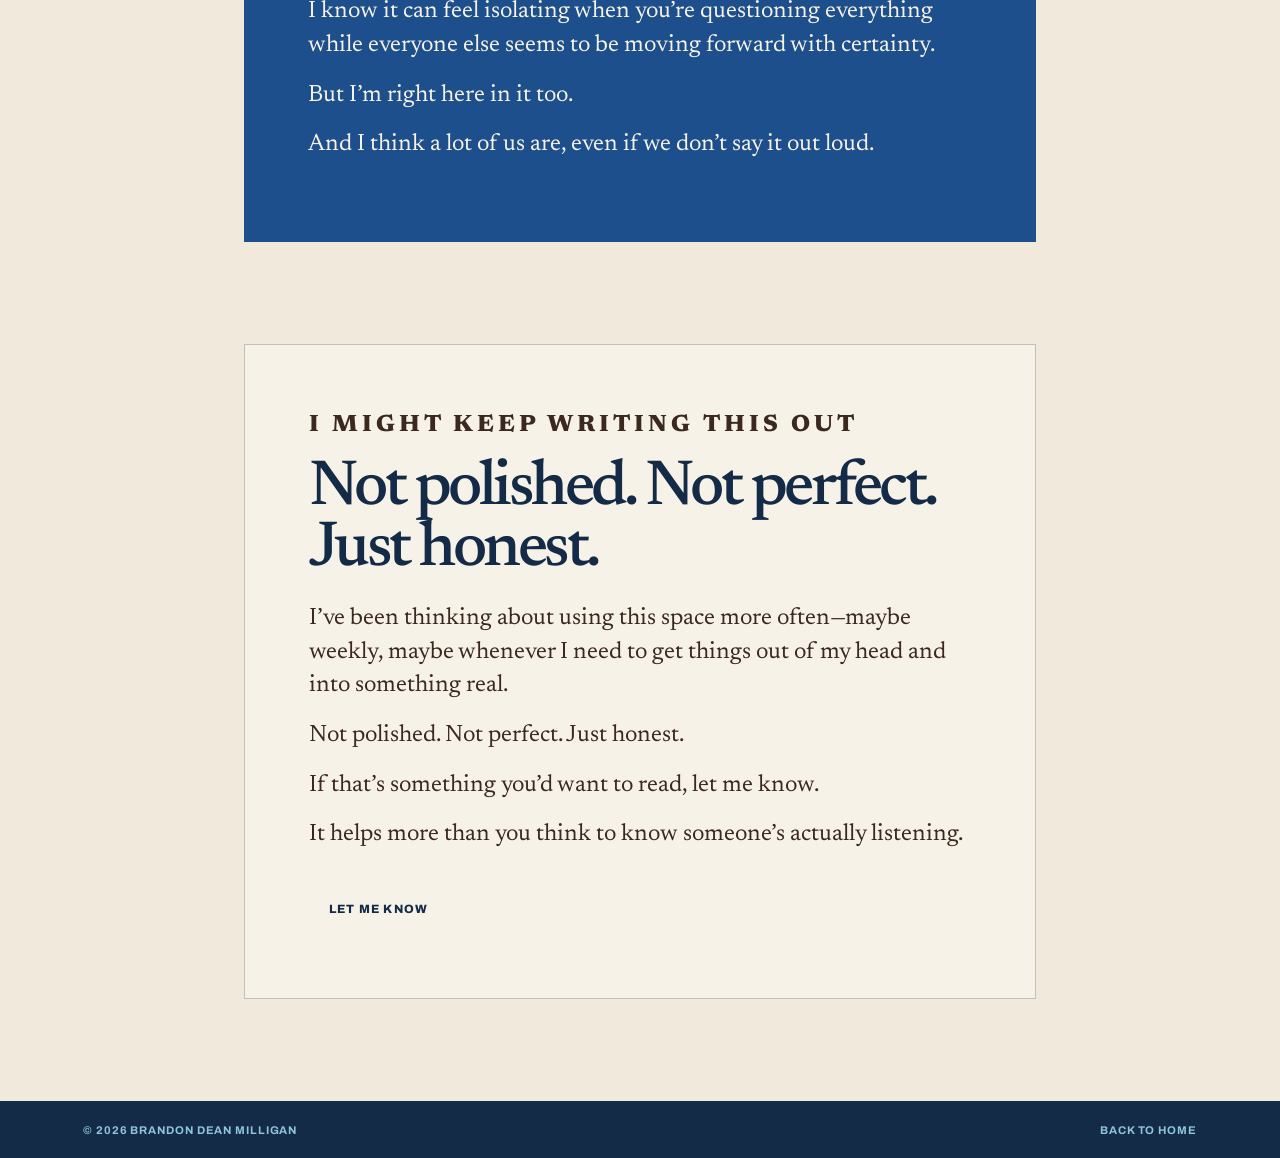
==== commit 30b7855c: "Revise blog post copy" ====
--- a/blog/index.html
+++ b/blog/index.html
@@ -3,14 +3,14 @@
   <head>
     <meta charset="UTF-8" />
     <meta name="viewport" content="width=device-width, initial-scale=1.0" />
-    <meta name="description" content="A personal reflection from Brandon Dean Milligan about feeling lost, overworked, and disillusioned at 24." />
+    <meta name="description" content="An honest, unfiltered reflection from Brandon Dean Milligan about feeling lost, overworked, and disillusioned at 24." />
     <meta name="theme-color" content="#132b46" />
-    <meta property="og:title" content="A Fabulous Question: I’m a 24-Year-Old Actor—What the Hell Am I Doing With My Life?" />
+    <meta property="og:title" content="I’m a 24-Year-Old Actor: What the Hell Am I Doing With My Life?" />
     <meta property="og:description" content="A personal reflection on the struggle, the journey, and feeling lost at 24." />
     <meta property="og:image" content="https://brandondean.art/assets/blog/what-do-i-do-with-my-life-looking-up.png" />
     <meta property="og:url" content="https://brandondean.art/blog/" />
     <meta name="twitter:card" content="summary_large_image" />
-    <title>A Fabulous Question at 24 — Brandon Dean Milligan</title>
+    <title>I’m a 24-Year-Old Actor — Brandon Dean Milligan</title>
     <link rel="stylesheet" href="blog.css" />
   </head>
   <body>
@@ -31,8 +31,8 @@
     <main>
       <section class="article-intro paper">
         <p class="eyebrow">Personal reflection · August 2026</p>
-        <h1>A Fabulous Question:<br />I’m a 24-Year-Old Actor—What the Hell Am I Doing With My Life?</h1>
-        <p class="dek">A reflection on the struggle, the journey, the disillusion, and not knowing what comes next.</p>
+        <h1>I’m a 24-Year-Old Actor:<br />What the Hell Am I Doing With My Life?</h1>
+        <p class="dek">Honest, unfiltered, and probably familiar to anyone who’s ever tried to figure it out while actually living it.</p>
       </section>
 
       <figure class="hero-figure">
@@ -41,115 +41,153 @@
       </figure>
 
       <article class="article-body">
-        <p>My blog topic is essentially about the struggle, the journey, the disillusion, the unhappiness, and the feeling of being overworked, lost, and confused.</p>
-
-        <p>I feel like I’m dying. I feel like I’m sick with the lifestyle I’m living: the constant consumption, the food, the things in the food. My body is messed up. I feel tired all the time.</p>
-
-        <p>And I’m doing this acting thing.</p>
-
-        <p>I just went to the International Black Theatre Festival, and I’m realizing that I’m not super excited, pumped, or motivated to get out there and heavily pursue acting anymore. Yes, I want to pursue it, but that’s a lot. I’m not as passionate, as driven, or as hungry for it.</p>
-
-        <p>Yeah, I want to be successful. Yes, I want to have fun and live my life and meet the right people and interact with the right people and look how I want to and feel attractive. But that’s part of the reason I got into acting. That’s some of the main reasons.</p>
-
-        <p>But now I’m questioning: is any of this shit worth it? What the fuck am I doing with my life?</p>
-
-        <p>I’m 24 years old, and I’m feeling lost right now. I’m currently at my parents’ house. I flew back to the East Coast for two weeks, and I’m feeling lost.</p>
-
-        <p>I’m a 24-year-old actor currently in my childhood bedroom at my parents’ house in my hometown. I’m sitting here in the bed, miserable, thinking about life and why there’s all this pressure to just live unhappily and work and fit into the molds that society has for us.</p>
-
-        <p>Acting has been something I’ve been pursuing full-time for over a year now. And it’s hard.</p>
-
-        <p>I think about quitting.</p>
-
-        <p>I’m barely making enough to pay the bills. And sometimes it’s honestly just not worth it: the stress on the body, the weight on the pockets, and the mental effect of rejection.</p>
-
-        <h2>The International Black Theatre Festival</h2>
-
-        <p>At the International Black Theatre Festival, I did a monologue in front of a talent agent.</p>
-
-        <p>I went to this theater festival with the goal of getting an agent in New York or LA before I moved there. And I thought this was gonna be it. I thought this was gonna be it.</p>
-
-        <p>I did a monologue that I used AI to write. And in the past, it’s been good. It’s been real grounded, real natural. I’m able to really connect with the words, and I feel the monologue.</p>
-
-        <p>I did it, and it didn’t feel real to the talent agent.</p>
-
-        <p>And it made me really think: I don’t believe myself either.</p>
-
-        <p>I know when I’m really acting and I’m really in my zone, and that just wasn’t it. And it made me really question my acting ability and think: am I good enough?</p>
-
-        <p>I’ve been doing this full-time for a year, and yet I can’t readily access that good acting that I strive for.</p>
-
-        <p>I left feeling disillusioned.</p>
-
-        <p>Now I’m at a point where I’m questioning whether I need a big change in my life—career-wise, relationship-wise, environment-wise, and energy-wise.</p>
-
-        <p>These are three of the main reasons why.</p>
-
-        <h2>1. I’m out of shape, aesthetically and health-wise</h2>
-
-        <p>I’ve been dealing with injuries recently. I’ve been an athlete my whole life. I was a bodybuilder in college and always had a good physique.</p>
-
-        <p>Yet today, I still have a physique that is much better than the average person. Not only am I naturally gifted, but I have a lot of muscle. However, I constantly look in the mirror every day and don’t like my appearance.</p>
-
-        <p>I feel like I’m fat.</p>
-
-        <p>And I do have a higher body-fat percentage than I’ve ever had.</p>
-
-        <p>Alongside that, I’m dealing with injuries left and right. And I think about why, and I think it’s really because of my habits. I’m not getting enough sleep due to stress and due to the drive to get up and wake up and go and get it. I keep putting myself in situations where they don’t allow me to rest, or where I neglect my own health.</p>
-
-        <p>Acting is not paying the bills.</p>
-
-        <p>I want to do things with my life. I want to live in different cities. I want to travel. I want to take care of my health. And in this world, I often feel the pressure that I need money to do that, even to eat right as well.</p>
-
-        <p>And I know that’s not true 100%, but that’s honestly how it feels.</p>
-
-        <h2>2. I’m thinking about getting a full-time job in corporate</h2>
-
-        <p>I’m acting full-time right now, doing mostly theater. I’ve been thinking about getting a full-time job recently in corporate under the idea that I could save up, get my money right, build a business on the side, and do that eventually—you know, how everybody else thinks.</p>
-
-        <p>And I’m seriously considering that because who knows? I could love that lifestyle.</p>
-
-        <p>I’ve never tried it, but I’ve always had this idea that I didn’t want to. So I have a curiosity to try a different mindset.</p>
-
-        <h2>3. I’m doing a whole lot of side projects, and I still feel like I’m getting nothing done</h2>
-
-        <p>I have multiple projects that I’m doing, from writing scripts to building a business.</p>
-
-        <p>I’m the type of person who fixates on things like video games. If I like a video game, I can sit there and play it for hours throughout the day, every day, and have fun doing that.</p>
-
-        <p>I want my work and life to be like that.</p>
-
-        <p>I want to be motivated and excited to get out there and play. I want that to be the most important and fun thing to me. That’s how I want my work to be.</p>
-
-        <p>I don’t want to do stuff because I feel like I have to do it versus because I really want to do it. That’s slavery to me.</p>
-
-        <p>I have all these projects that started out fun, but I haven’t been motivated to finish them because, honestly, I’ve been losing interest in them.</p>
-
-        <p>And that makes me question whether I’m still interested in the things that I’ve been working toward, which is primarily creating performing arts, performing artwork, and innovative products.</p>
+        <p>Welcome, friends.</p>
+
+        <p>This is a messy one. Honest, unfiltered, and probably familiar to anyone who’s ever tried to “figure it out” while actually living it.</p>
+
+        <p>I’m 24 years old, and I’m an actor. And right now, I feel lost.</p>
+
+        <p>Not in a poetic, romantic way. In a real, uncomfortable, lying-in-my-childhood-bedroom-at-my-parents’-house kind of way.</p>
+
+        <p>I flew back to the East Coast for a couple of weeks, and instead of feeling grounded, I feel like I’m really able to take a step back and look at my life right now. I’m grateful for that.</p>
+
+        <p>I’m tired. Not just “I need a nap” tired. I mean drained—mentally, physically, emotionally.</p>
+
+        <p>And I keep asking myself the same question over and over:</p>
+
+        <p>What the hell am I doing with my life?</p>
+
+        <h2>Acting, and the Slow Fade of Certainty</h2>
+
+        <p>I’ve been pursuing acting full-time for a little over a year now.</p>
+
+        <p>And I won’t lie—it’s been hard.</p>
+
+        <p>There was a time when I felt more certain. More driven. More hungry. I used to feel like I was building toward something undeniable.</p>
+
+        <p>But recently, that feeling has started to fade.</p>
+
+        <p>I just came back from the International Black Theatre Festival, where I performed a monologue in front of a talent agent. I went in thinking, <em>this could be it.</em> This is how I’m going to set myself up and take myself to the next level in my career.</p>
+
+        <p>Instead, I left feeling discouraged.</p>
+
+        <p>I used a monologue I had worked on before, something I’d even shaped with AI assistance. In rehearsal, it had felt grounded and real. I could connect to it. I believed it.</p>
+
+        <p>But in front of the agent?</p>
+
+        <p>It didn’t land. The agent gave me feedback that showed he clearly didn’t believe me.</p>
+
+        <p>And it made me think: I didn’t even believe me.</p>
+
+        <p>I walked away questioning not just the performance, but myself. My ability. My instincts. My path.</p>
+
+        <p>And I’ve been sitting with that ever since.</p>
+
+        <h2>1. My Body Feels Off, and I Can’t Ignore It Anymore</h2>
+
+        <p>I’ve always been athletic. I was a bodybuilder in college. I used to feel strong, sharp, in control of my body.</p>
+
+        <p>Now? Not so much.</p>
+
+        <p>I still look “fit” by most standards, but I don’t feel like myself when I look in the mirror. I feel heavier. Slower. Off.</p>
+
+        <p>I’ve been dealing with injuries. I’m not sleeping well. Stress is constant. My schedule doesn’t really allow for recovery, and I keep pushing anyway.</p>
+
+        <p>And I’m starting to realize something I’ve been avoiding:</p>
+
+        <p>My habits are catching up to me.</p>
+
+        <p>I feel like I’m constantly choosing between my health and my ambition, and neither side is winning.</p>
+
+        <p>I want to take care of myself. I want to feel good in my body again. I want energy. I want clarity.</p>
+
+        <p>But I also feel like I’m always chasing something just out of reach, and that chase is costing me more than I expected.</p>
+
+        <p>And then there’s the financial reality of it all.</p>
+
+        <p>Acting isn’t paying the bills consistently. And that pressure changes how everything feels.</p>
+
+        <p>Even basic things—like eating well, resting, living in a stable environment—start to feel like luxuries instead of foundations.</p>
+
+        <p>I know that mindset isn’t fully true, but it’s the emotional reality I’ve been living in.</p>
+
+        <h2>2. The Thought I Keep Avoiding: A Corporate Job</h2>
+
+        <p>Lately, I’ve been thinking about something I never thought I’d seriously consider:</p>
+
+        <p>Getting a full-time corporate job.</p>
+
+        <p>Not because I’ve given up on acting. But because I’m wondering if I need stability. Structure. A reset.</p>
+
+        <p>The idea would be simple: work, save money, breathe a little, build something on the side, and figure things out from a more grounded place.</p>
+
+        <p>And honestly?</p>
+
+        <p>Part of me is curious.</p>
+
+        <p>I’ve never actually tried that kind of life. I’ve always assumed it wasn’t for me. But I don’t know if that assumption is based on truth or fear.</p>
+
+        <p>What if I actually liked it?</p>
+
+        <p>What if I just need a different environment to think clearly again? I stack up my funds and build a business or my acting career on the side that can afford me some more freedom.</p>
+
+        <p>I don’t have the answer. I just know I’m no longer as certain as I used to be.</p>
+
+        <h2>3. I’m Doing “Everything” and Still Feeling Behind</h2>
+
+        <p>I have side projects. Scripts. Ideas. Business concepts. Creative experiments.</p>
+
+        <p>On paper, I’m busy.</p>
+
+        <p>But emotionally, I feel stuck.</p>
+
+        <p>I’m the kind of person who can hyperfocus on something I love—like a video game—and lose hours without even noticing. Fully engaged. Fully alive.</p>
+
+        <p>And I keep wondering:</p>
+
+        <p>Why doesn’t my work feel like that?</p>
+
+        <p>Why does everything feel like effort instead of flow?</p>
+
+        <p>Some of the projects I started were exciting at first. I genuinely wanted to build them. But somewhere along the way, the motivation faded.</p>
+
+        <p>Not because I don’t care—but because I don’t feel connected to them the way I thought I would.</p>
+
+        <p>And that makes me question something deeper:</p>
+
+        <p>Am I even still interested in the path I thought I wanted?</p>
+
+        <p>Or am I just holding onto an identity I outgrew?</p>
 
         <section class="question-block" aria-labelledby="question-heading">
-          <p class="eyebrow">The question I’m sitting with</p>
-          <h2 id="question-heading">What do you do with your life when you feel stuck?</h2>
-          <p>What do you do with your life when you feel stuck, like you’re in the wrong place?</p>
-          <p>When you know it’ll get better, but you don’t know how?</p>
+          <p class="eyebrow">The question underneath all of this</p>
+          <h2 id="question-heading">So… What Do You Do When You Feel Stuck?</h2>
+          <p>What do you do when you feel like you’re in the wrong place in your own life?</p>
+          <p>When you know things can get better, but you have no clear map for how to get there?</p>
+          <p>When every option feels uncertain, and even staying still feels like a decision you’re not sure about?</p>
+          <p>I don’t have a clean answer.</p>
+          <p>I’m still in it.</p>
+          <p>Still figuring it out.</p>
+          <p>Still asking.</p>
         </section>
 
         <section class="response-block" aria-labelledby="response-heading">
-          <p class="eyebrow">Let me know</p>
-          <h2 id="response-heading">If you can relate, I want to hear from you.</h2>
-          <p>If anybody is dealing with this or can relate, let me know. It goes a long way, and I know I’m not alone.</p>
-          <p>Let me know how you feel about this blog, if you liked it, and if you’d like to see more.</p>
-          <p>I’m considering coming on here and just getting stuff off my chest, maybe once a week, or just more frequently.</p>
-          <a class="button" href="mailto:brandondmilligan@icloud.com?subject=I%20read%20your%20blog">Send me a note</a>
+          <p class="eyebrow">If you’re going through this too</p>
+          <h2 id="response-heading">I’m right here in it too.</h2>
+          <p>If any of this resonates with you—if you’re also in a weird in-between phase of your life—I just want to say you’re not alone.</p>
+          <p>I know it can feel isolating when you’re questioning everything while everyone else seems to be moving forward with certainty.</p>
+          <p>But I’m right here in it too.</p>
+          <p>And I think a lot of us are, even if we don’t say it out loud.</p>
         </section>
 
-        <section class="resources" aria-labelledby="resources-heading">
-          <p class="eyebrow">Resources</p>
-          <h2 id="resources-heading">For anybody who needs a place to start</h2>
-          <ul>
-            <li><a href="https://www.nimh.nih.gov/health/topics/caring-for-your-mental-health" target="_blank" rel="noreferrer">Caring for Your Mental Health <span>— National Institute of Mental Health</span></a></li>
-            <li><a href="https://entertainmentcommunity.org/services-and-programs/mental-health" target="_blank" rel="noreferrer">Mental Health Support for Entertainment Professionals <span>— Entertainment Community Fund</span></a></li>
-          </ul>
+        <section class="closing-block" aria-labelledby="closing-heading">
+          <p class="eyebrow">I might keep writing this out</p>
+          <h2 id="closing-heading">Not polished. Not perfect. Just honest.</h2>
+          <p>I’ve been thinking about using this space more often—maybe weekly, maybe whenever I need to get things out of my head and into something real.</p>
+          <p>Not polished. Not perfect. Just honest.</p>
+          <p>If that’s something you’d want to read, let me know.</p>
+          <p>It helps more than you think to know someone’s actually listening.</p>
+          <a class="button" href="mailto:brandondmilligan@icloud.com?subject=I%20read%20your%20blog">Let me know</a>
         </section>
       </article>
     </main>
--- a/blog/blog.css
+++ b/blog/blog.css
@@ -195,7 +195,7 @@
 
 .question-block,
 .response-block,
-.resources {
+.closing-block {
   margin-top: clamp(4rem, 8vw, 7rem);
   padding: clamp(2rem, 5vw, 4rem);
 }
@@ -207,7 +207,17 @@
 .response-block { margin-inline: clamp(-1rem, -5vw, -5rem); background: var(--blue); }
 .response-block .eyebrow { color: var(--sky); }
 .response-block h2, .response-block p { color: var(--cream-light); }
-.response-block p { margin-bottom: 1rem; }
+.question-block p:not(.eyebrow),
+.response-block p,
+.closing-block p {
+  margin: 0 0 1rem;
+  color: var(--brown-dark);
+  font-family: "Newsreader Variable", Georgia, serif;
+  font-size: clamp(1.18rem, 1.9vw, 1.48rem);
+  line-height: 1.42;
+}
+.question-block p:not(.eyebrow) { color: rgba(255, 255, 255, 0.88); }
+.response-block p { color: var(--cream-light); }
 
 .button {
   display: inline-flex;
@@ -228,14 +238,8 @@
 
 .button:hover { color: var(--cream-light); background: var(--rust); transform: translateY(-2px); }
 
-.resources { margin-inline: clamp(-1rem, -5vw, -5rem); border: 1px solid var(--line); background: var(--cream-light); }
-.resources h2 { margin-top: 0.75rem; }
-.resources ul { margin: 1.8rem 0 0; padding: 0; list-style: none; }
-.resources li { border-top: 1px solid var(--line); }
-.resources li:last-child { border-bottom: 1px solid var(--line); }
-.resources a { display: block; padding: 1.25rem 0; color: var(--blue); font-family: "Newsreader Variable", Georgia, serif; font-size: 1.3rem; line-height: 1.2; text-decoration: none; }
-.resources a:hover { color: var(--rust); }
-.resources span { color: var(--brown-dark); font-family: "Archivo Variable", Arial, sans-serif; font-size: 0.72rem; font-weight: 720; letter-spacing: 0.07em; text-transform: uppercase; }
+.closing-block { margin-inline: clamp(-1rem, -5vw, -5rem); border: 1px solid var(--line); background: var(--cream-light); }
+.closing-block h2 { margin-top: 0.75rem; }
 
 footer {
   display: flex;
@@ -267,7 +271,7 @@
   .hero-figure img { min-height: 0; aspect-ratio: 4 / 5; }
   .hero-figure figcaption { min-height: 230px; align-items: end; }
   .article-body { width: min(100% - 2rem, 760px); }
-  .question-block, .response-block, .resources { margin-inline: -1rem; }
+  .question-block, .response-block, .closing-block { margin-inline: -1rem; }
   footer { align-items: flex-start; flex-direction: column; }
 }
 
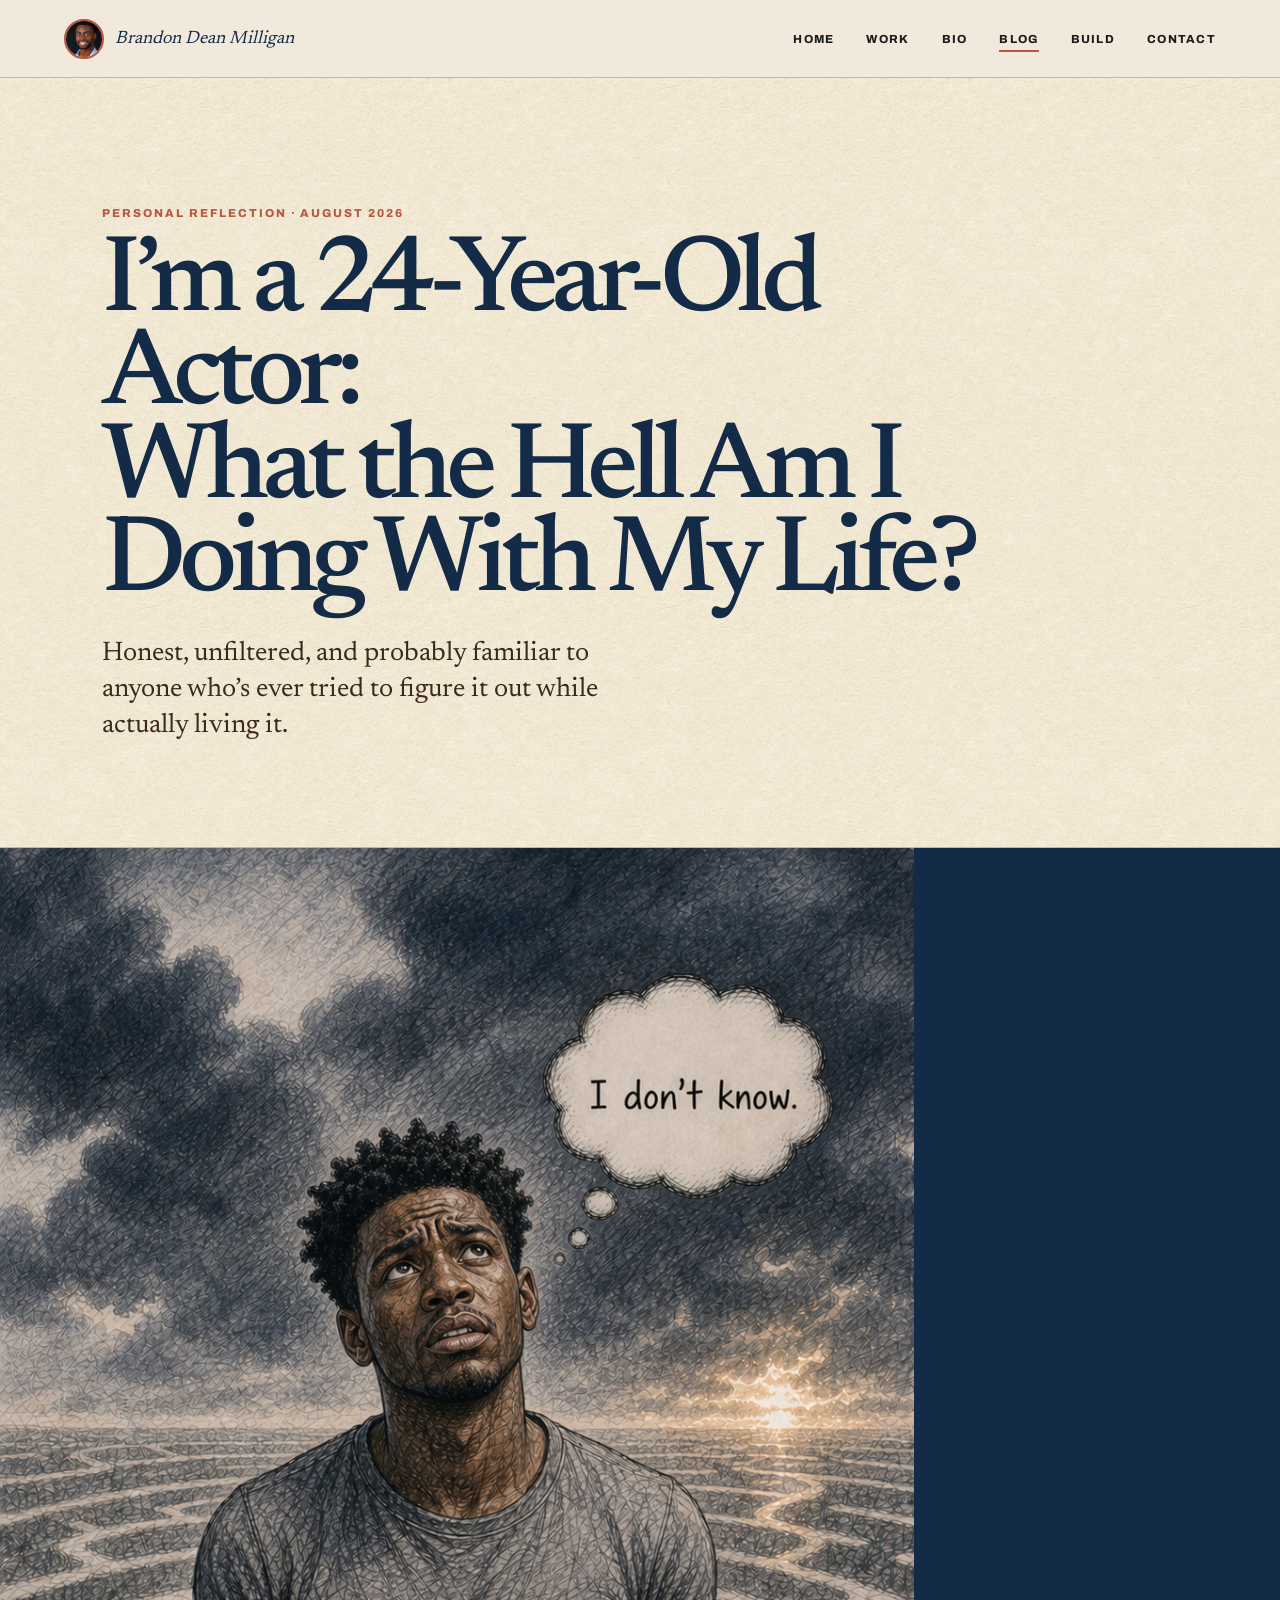
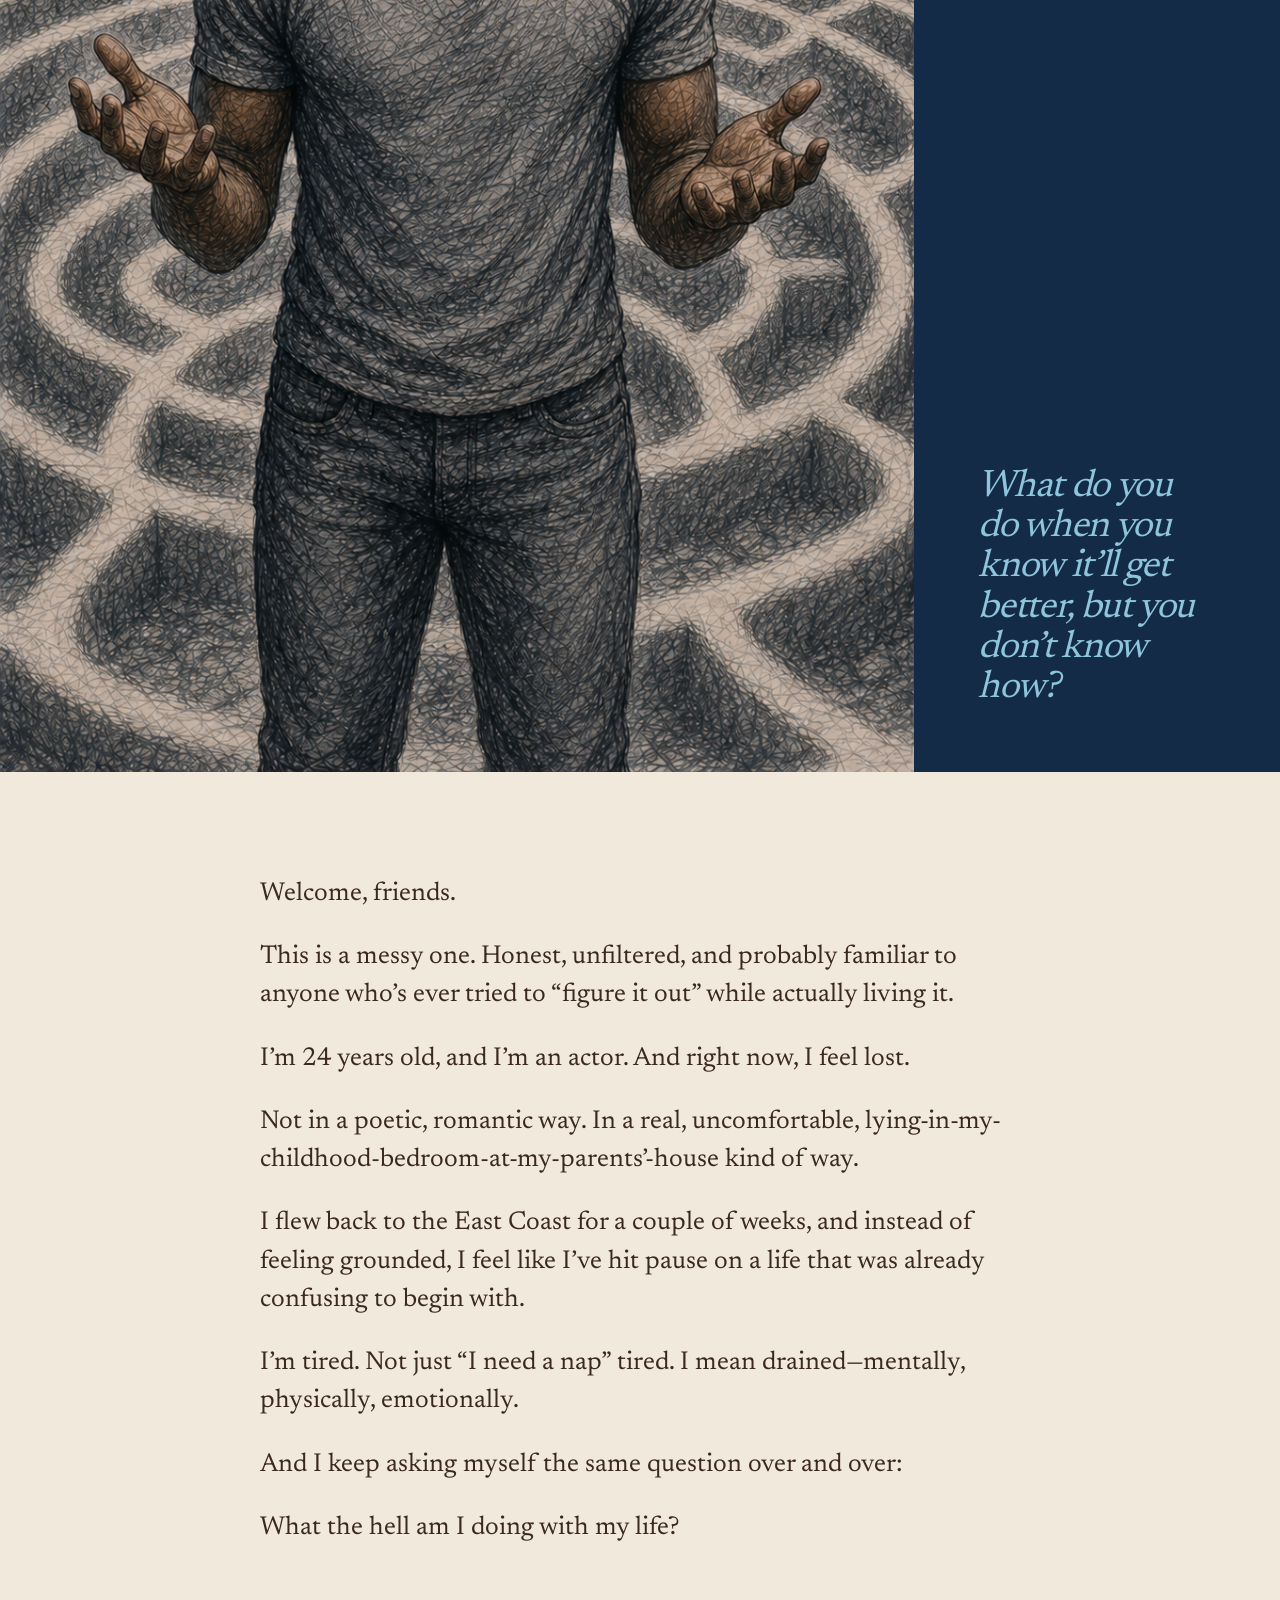
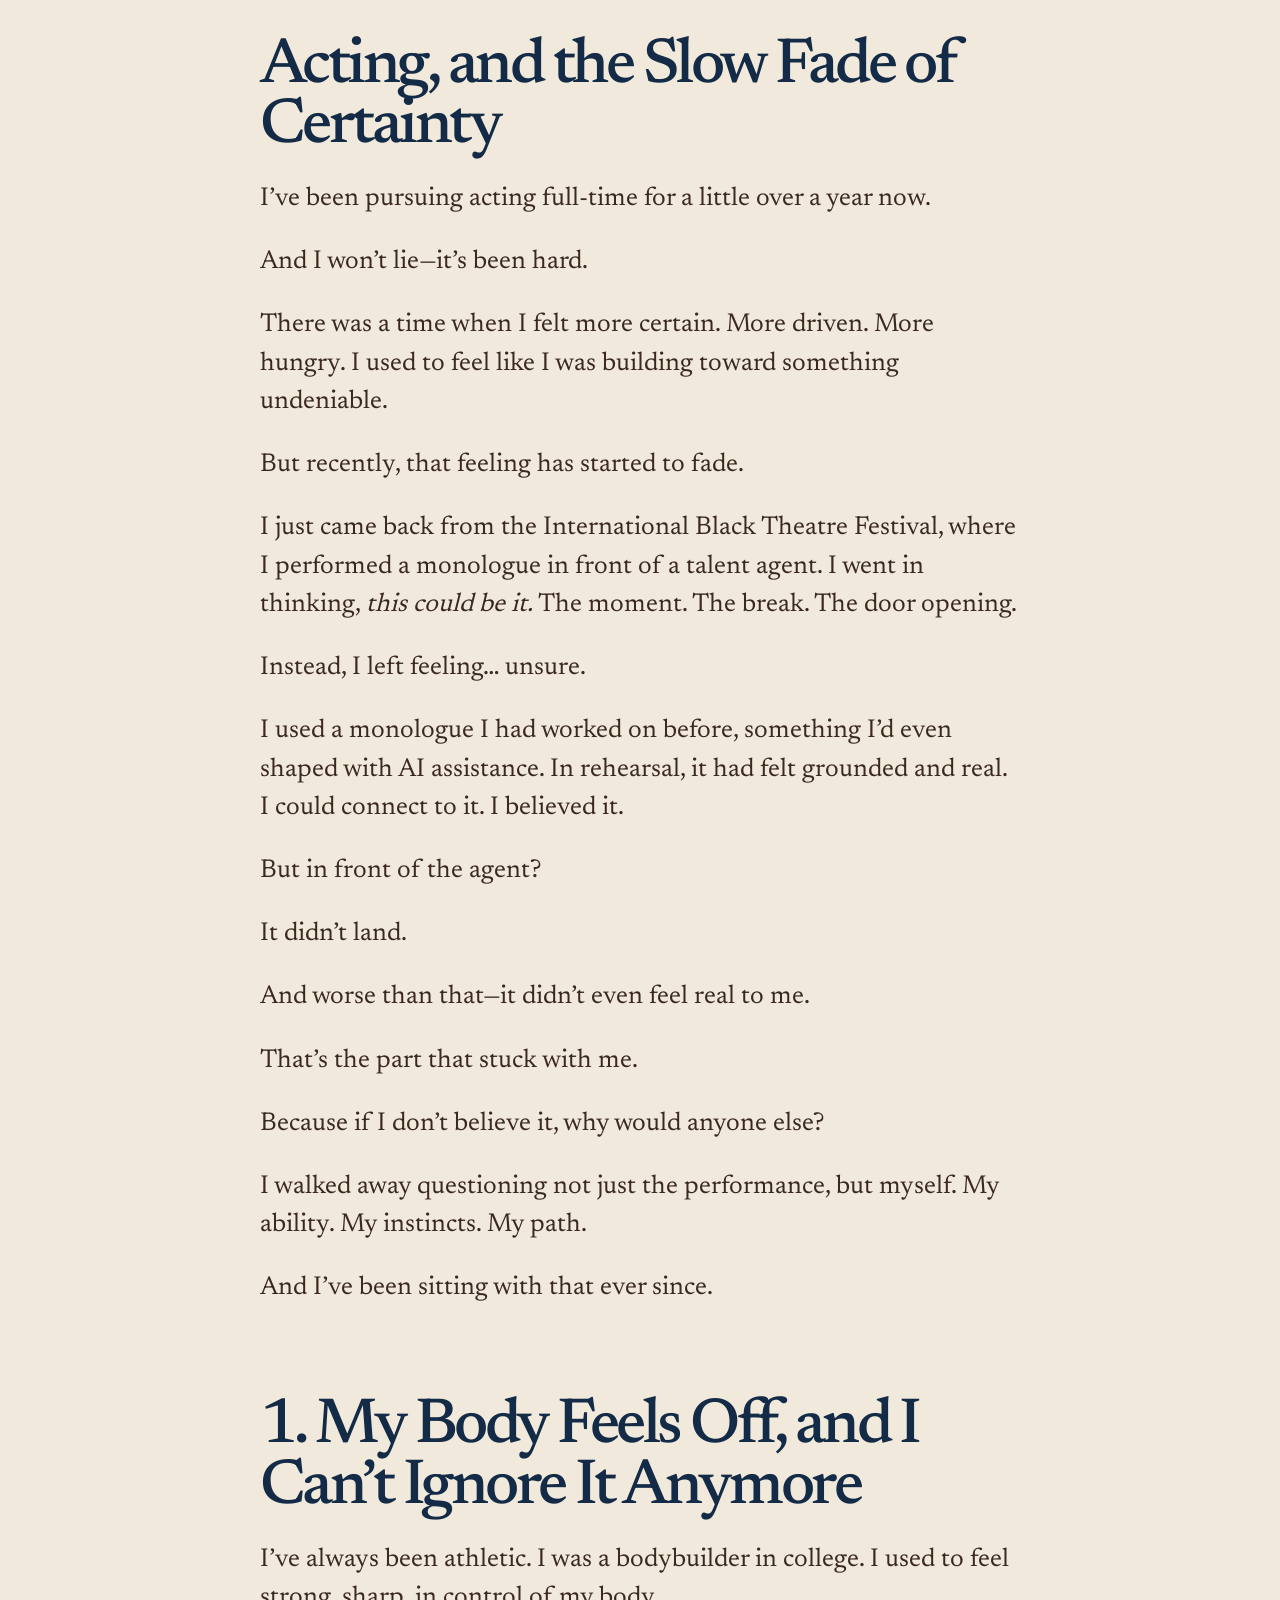
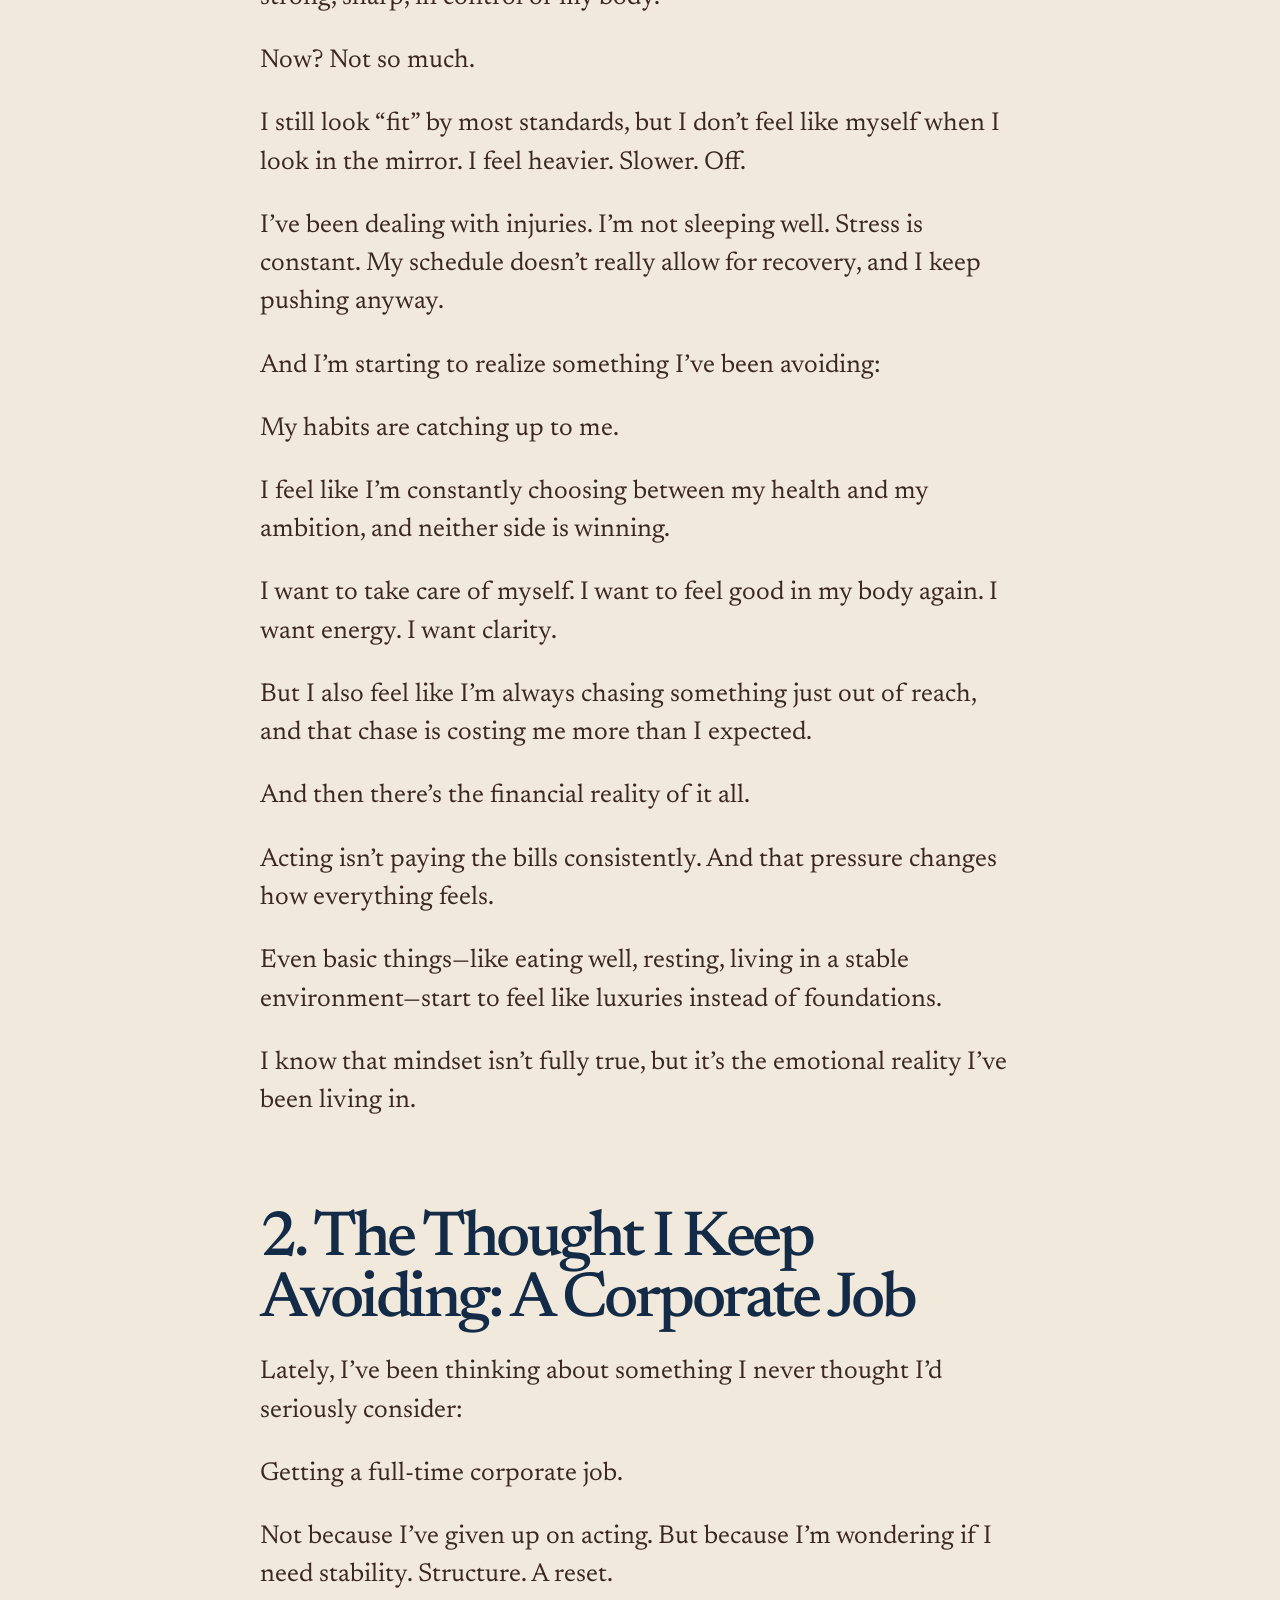
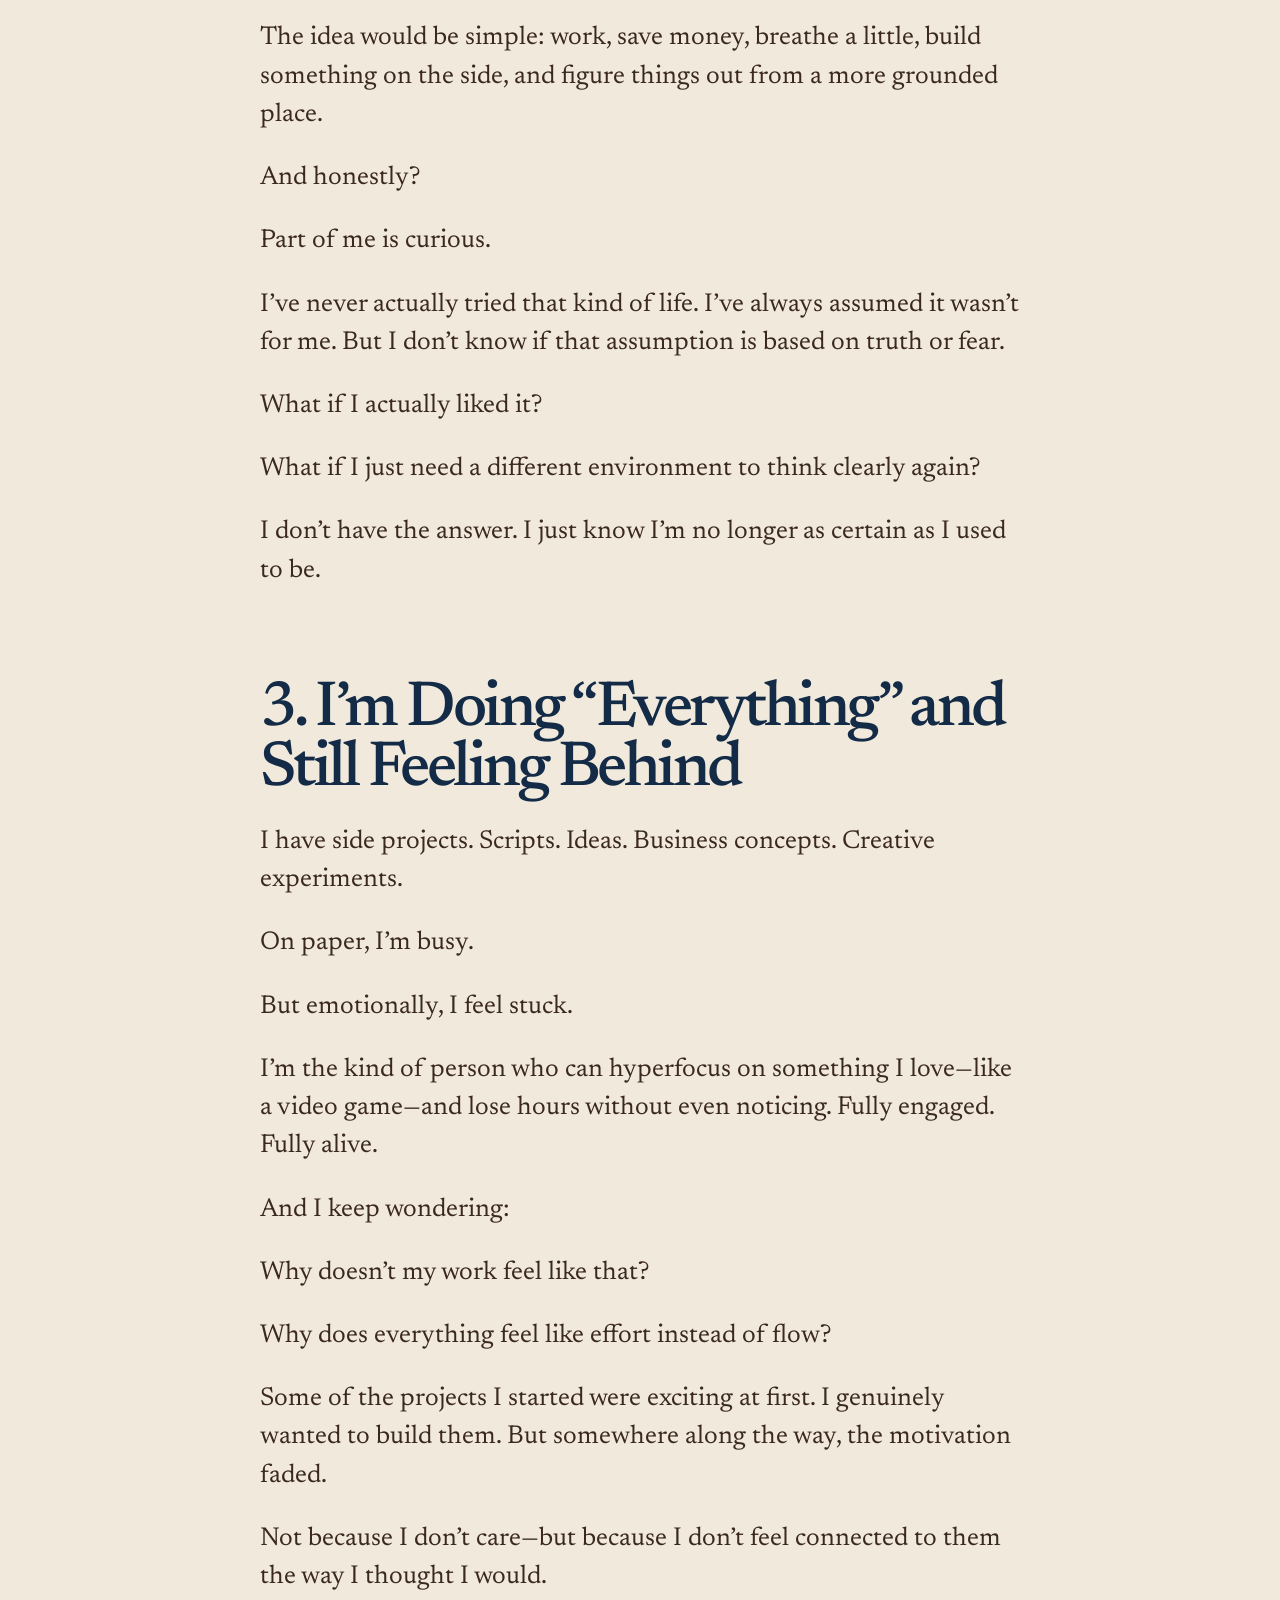
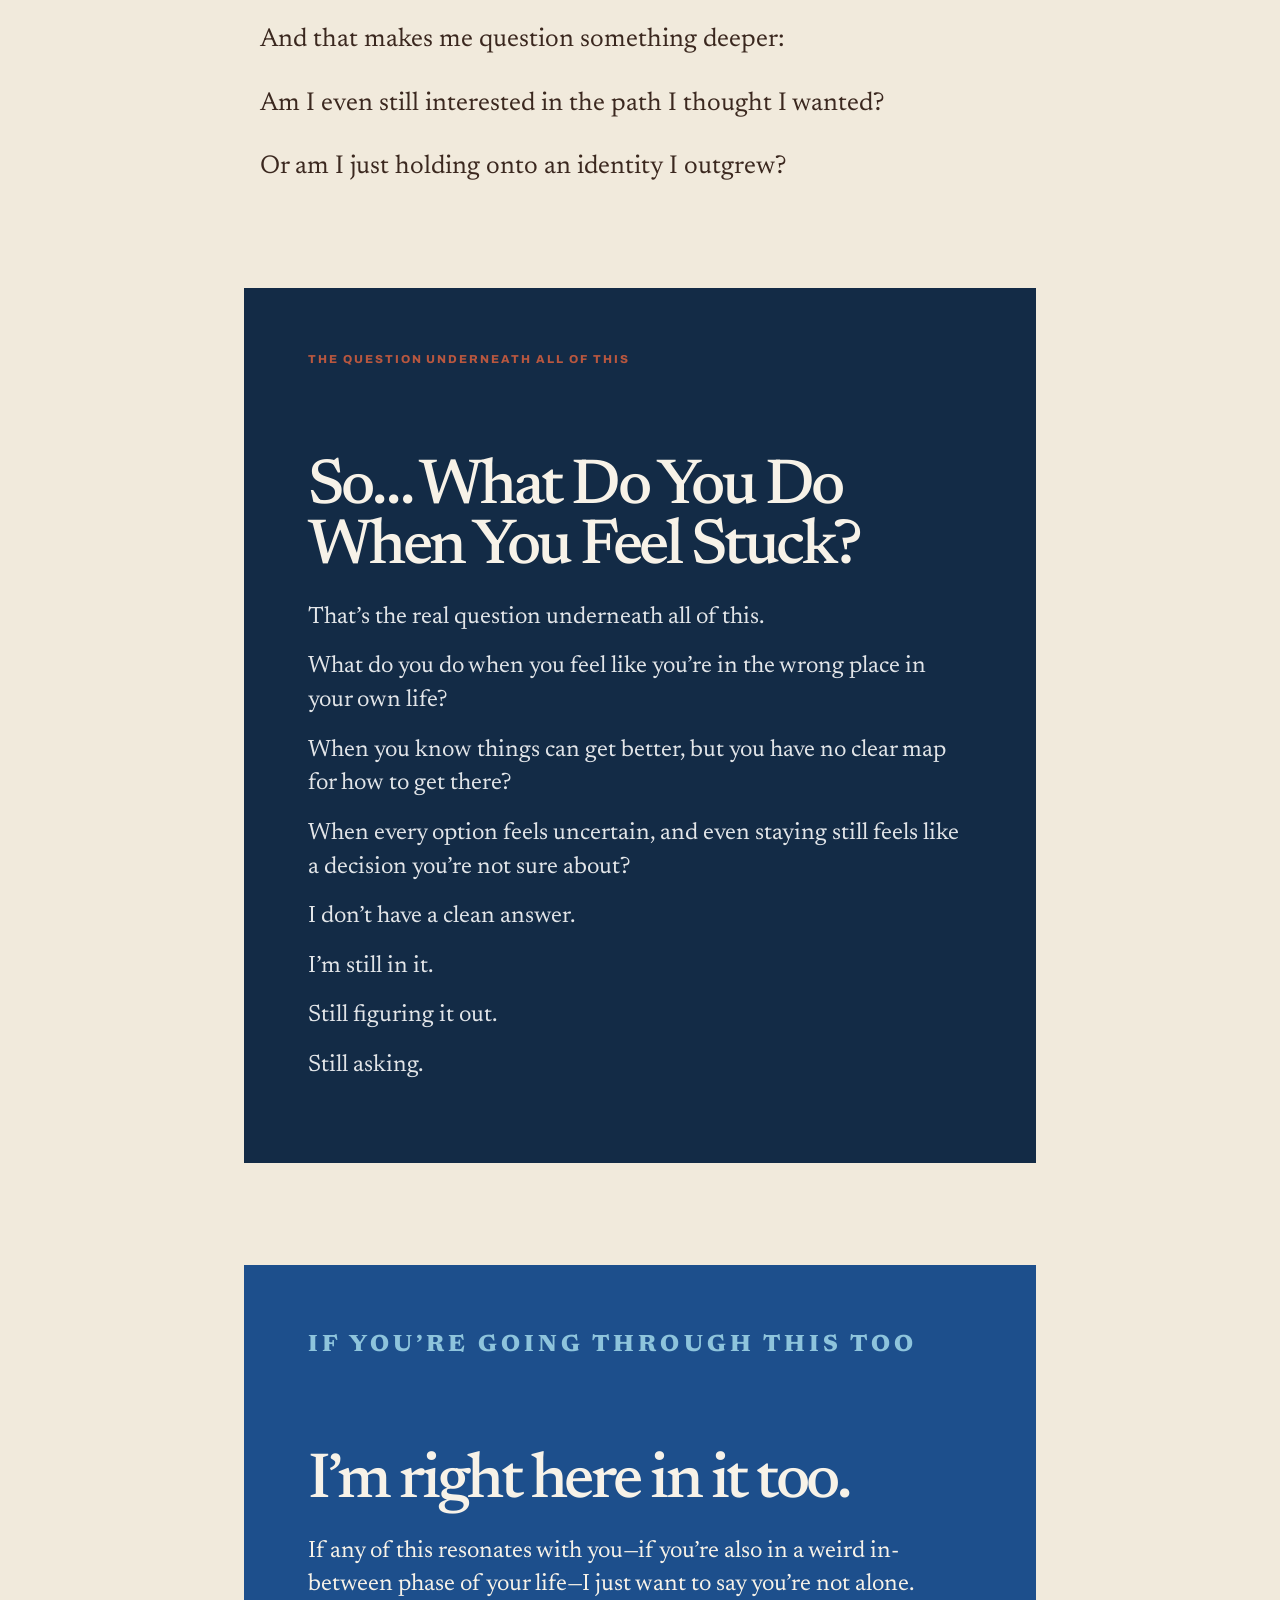
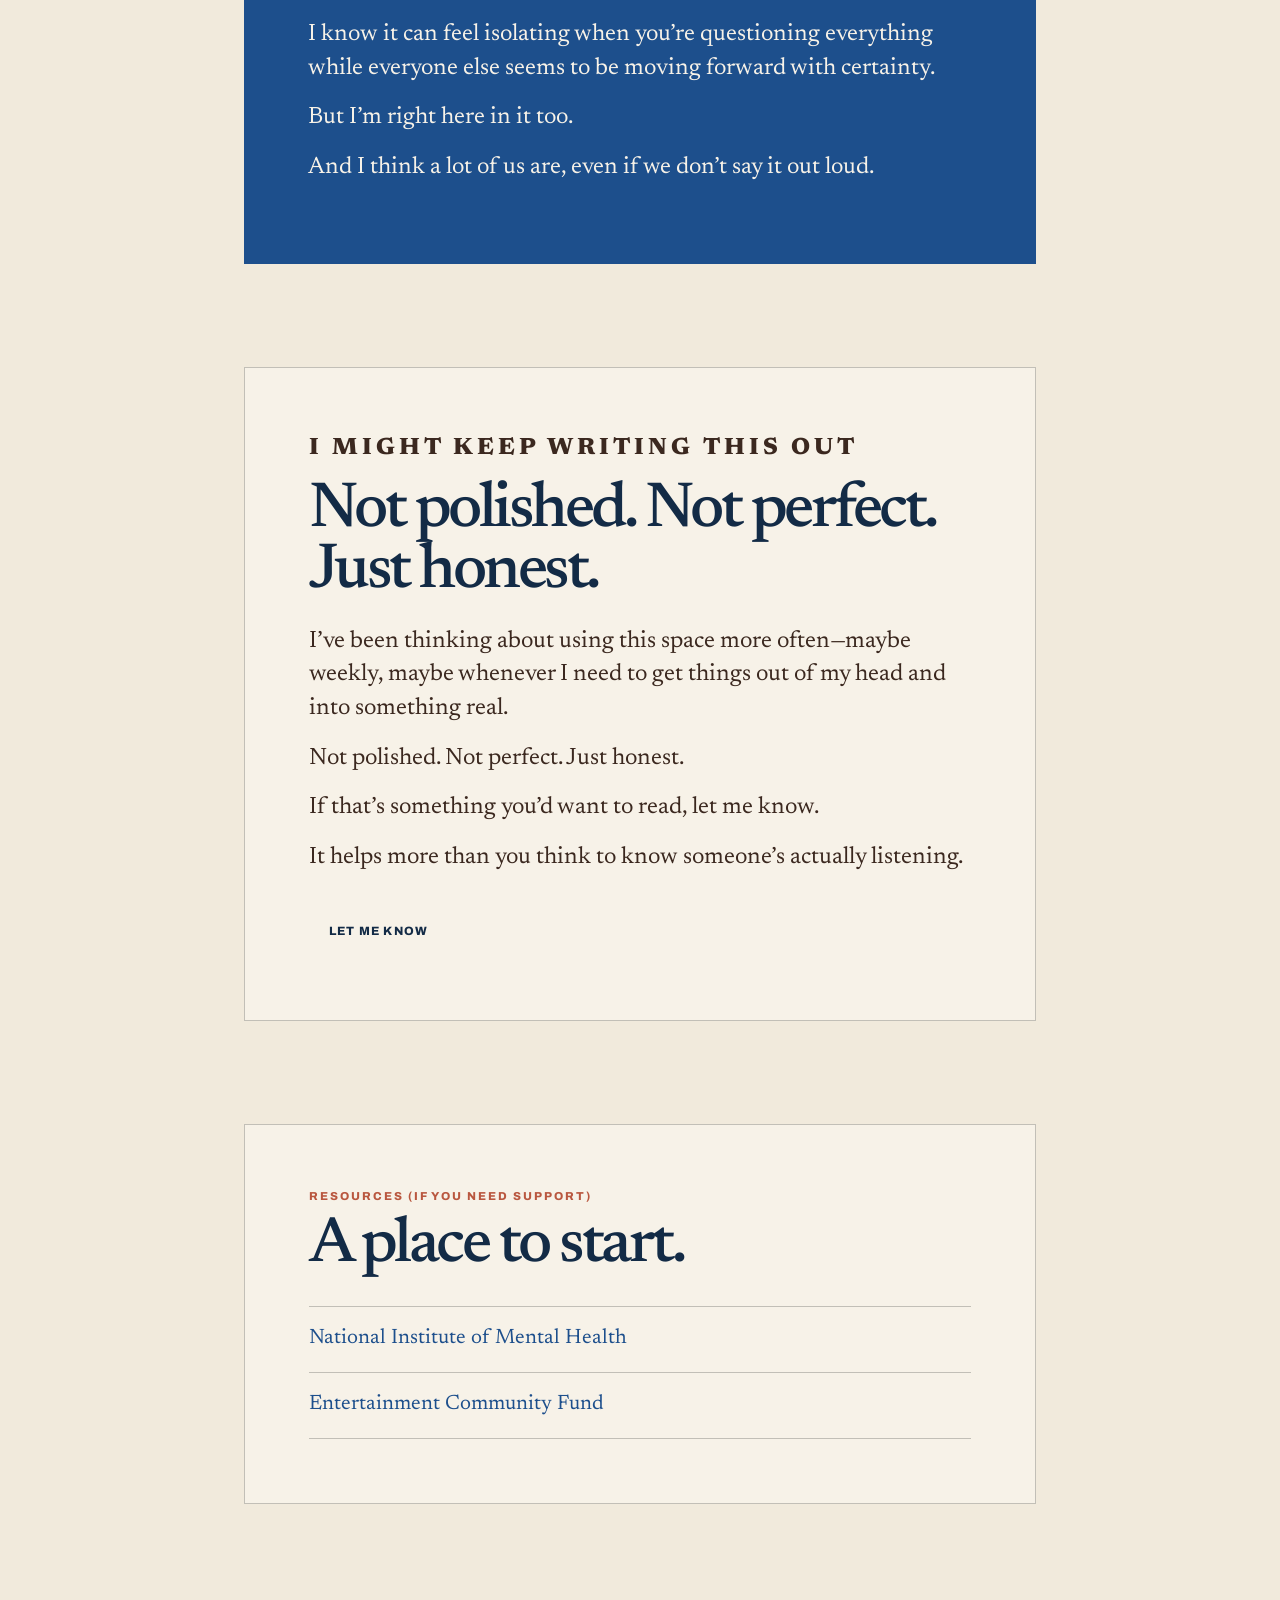
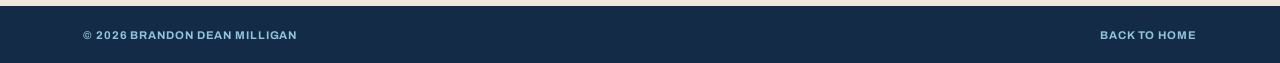
==== commit 2ab1f1d1: "Add website concept request flow" ====
--- a/blog/index.html
+++ b/blog/index.html
@@ -24,6 +24,7 @@
         <a href="../#reels">Work</a>
         <a href="../#about">Bio</a>
         <a class="active" href="./" aria-current="page">Blog</a>
+        <a href="../websites/">Build</a>
         <a href="../#contact">Contact</a>
       </nav>
     </header>
@@ -49,7 +50,7 @@
 
         <p>Not in a poetic, romantic way. In a real, uncomfortable, lying-in-my-childhood-bedroom-at-my-parents’-house kind of way.</p>
 
-        <p>I flew back to the East Coast for a couple of weeks, and instead of feeling grounded, I feel like I’m really able to take a step back and look at my life right now. I’m grateful for that.</p>
+        <p>I flew back to the East Coast for a couple of weeks, and instead of feeling grounded, I feel like I’ve hit pause on a life that was already confusing to begin with.</p>
 
         <p>I’m tired. Not just “I need a nap” tired. I mean drained—mentally, physically, emotionally.</p>
 
@@ -67,17 +68,21 @@
 
         <p>But recently, that feeling has started to fade.</p>
 
-        <p>I just came back from the International Black Theatre Festival, where I performed a monologue in front of a talent agent. I went in thinking, <em>this could be it.</em> This is how I’m going to set myself up and take myself to the next level in my career.</p>
-
-        <p>Instead, I left feeling discouraged.</p>
+        <p>I just came back from the International Black Theatre Festival, where I performed a monologue in front of a talent agent. I went in thinking, <em>this could be it.</em> The moment. The break. The door opening.</p>
+
+        <p>Instead, I left feeling… unsure.</p>
 
         <p>I used a monologue I had worked on before, something I’d even shaped with AI assistance. In rehearsal, it had felt grounded and real. I could connect to it. I believed it.</p>
 
         <p>But in front of the agent?</p>
 
-        <p>It didn’t land. The agent gave me feedback that showed he clearly didn’t believe me.</p>
-
-        <p>And it made me think: I didn’t even believe me.</p>
+        <p>It didn’t land.</p>
+
+        <p>And worse than that—it didn’t even feel real to me.</p>
+
+        <p>That’s the part that stuck with me.</p>
+
+        <p>Because if I don’t believe it, why would anyone else?</p>
 
         <p>I walked away questioning not just the performance, but myself. My ability. My instincts. My path.</p>
 
@@ -129,7 +134,7 @@
 
         <p>What if I actually liked it?</p>
 
-        <p>What if I just need a different environment to think clearly again? I stack up my funds and build a business or my acting career on the side that can afford me some more freedom.</p>
+        <p>What if I just need a different environment to think clearly again?</p>
 
         <p>I don’t have the answer. I just know I’m no longer as certain as I used to be.</p>
 
@@ -162,6 +167,7 @@
         <section class="question-block" aria-labelledby="question-heading">
           <p class="eyebrow">The question underneath all of this</p>
           <h2 id="question-heading">So… What Do You Do When You Feel Stuck?</h2>
+          <p>That’s the real question underneath all of this.</p>
           <p>What do you do when you feel like you’re in the wrong place in your own life?</p>
           <p>When you know things can get better, but you have no clear map for how to get there?</p>
           <p>When every option feels uncertain, and even staying still feels like a decision you’re not sure about?</p>
@@ -189,6 +195,15 @@
           <p>It helps more than you think to know someone’s actually listening.</p>
           <a class="button" href="mailto:brandondmilligan@icloud.com?subject=I%20read%20your%20blog">Let me know</a>
         </section>
+
+        <section class="resources" aria-labelledby="resources-heading">
+          <p class="eyebrow">Resources (If You Need Support)</p>
+          <h2 id="resources-heading">A place to start.</h2>
+          <ul>
+            <li><a href="https://www.nimh.nih.gov/health/topics/caring-for-your-mental-health" target="_blank" rel="noreferrer">National Institute of Mental Health</a></li>
+            <li><a href="https://entertainmentcommunity.org/services-and-programs/mental-health" target="_blank" rel="noreferrer">Entertainment Community Fund</a></li>
+          </ul>
+        </section>
       </article>
     </main>
 
--- a/blog/blog.css
+++ b/blog/blog.css
@@ -195,7 +195,8 @@
 
 .question-block,
 .response-block,
-.closing-block {
+.closing-block,
+.resources {
   margin-top: clamp(4rem, 8vw, 7rem);
   padding: clamp(2rem, 5vw, 4rem);
 }
@@ -240,6 +241,14 @@
 
 .closing-block { margin-inline: clamp(-1rem, -5vw, -5rem); border: 1px solid var(--line); background: var(--cream-light); }
 .closing-block h2 { margin-top: 0.75rem; }
+
+.resources { margin-inline: clamp(-1rem, -5vw, -5rem); border: 1px solid var(--line); background: var(--cream-light); }
+.resources h2 { margin-top: 0.75rem; }
+.resources ul { margin: 1.8rem 0 0; padding: 0; list-style: none; }
+.resources li { border-top: 1px solid var(--line); }
+.resources li:last-child { border-bottom: 1px solid var(--line); }
+.resources a { display: block; padding: 1.25rem 0; color: var(--blue); font-family: "Newsreader Variable", Georgia, serif; font-size: 1.3rem; line-height: 1.2; text-decoration: none; }
+.resources a:hover { color: var(--rust); }
 
 footer {
   display: flex;
@@ -271,7 +280,7 @@
   .hero-figure img { min-height: 0; aspect-ratio: 4 / 5; }
   .hero-figure figcaption { min-height: 230px; align-items: end; }
   .article-body { width: min(100% - 2rem, 760px); }
-  .question-block, .response-block, .closing-block { margin-inline: -1rem; }
+  .question-block, .response-block, .closing-block, .resources { margin-inline: -1rem; }
   footer { align-items: flex-start; flex-direction: column; }
 }
 
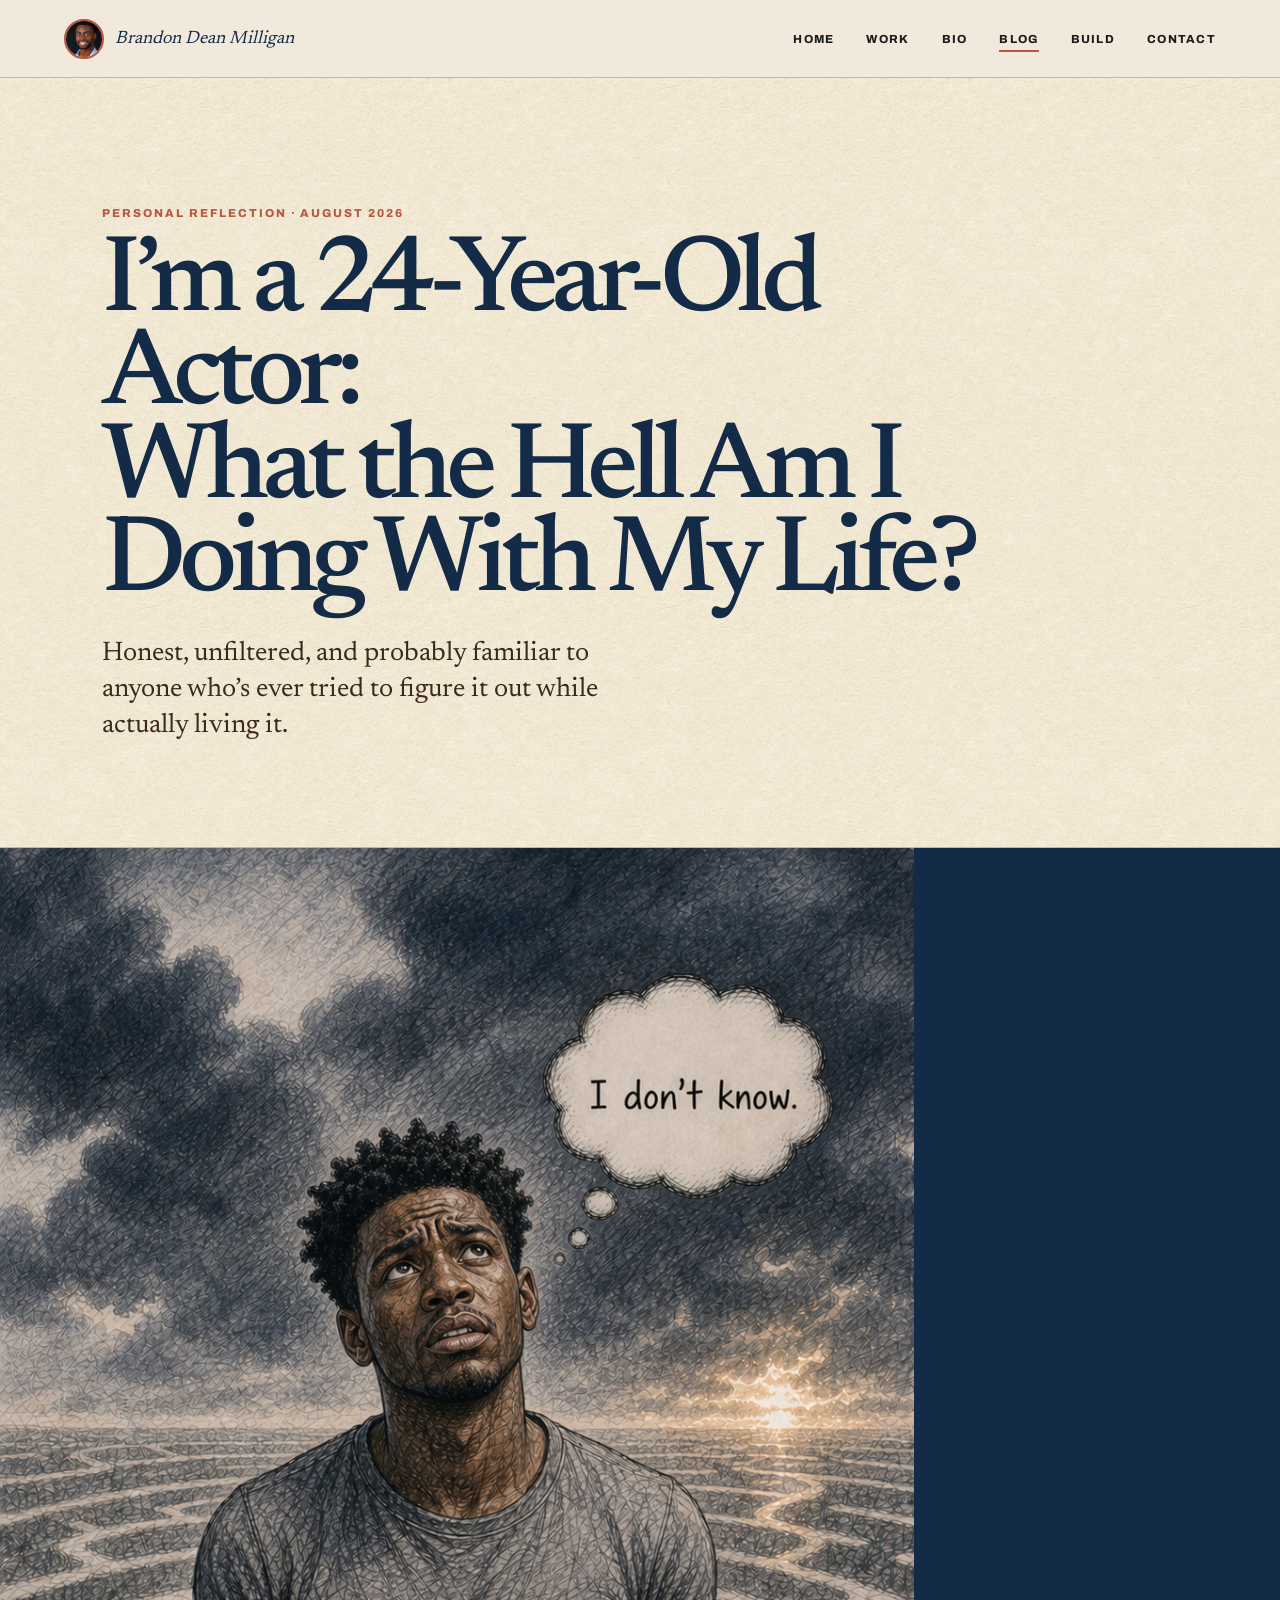
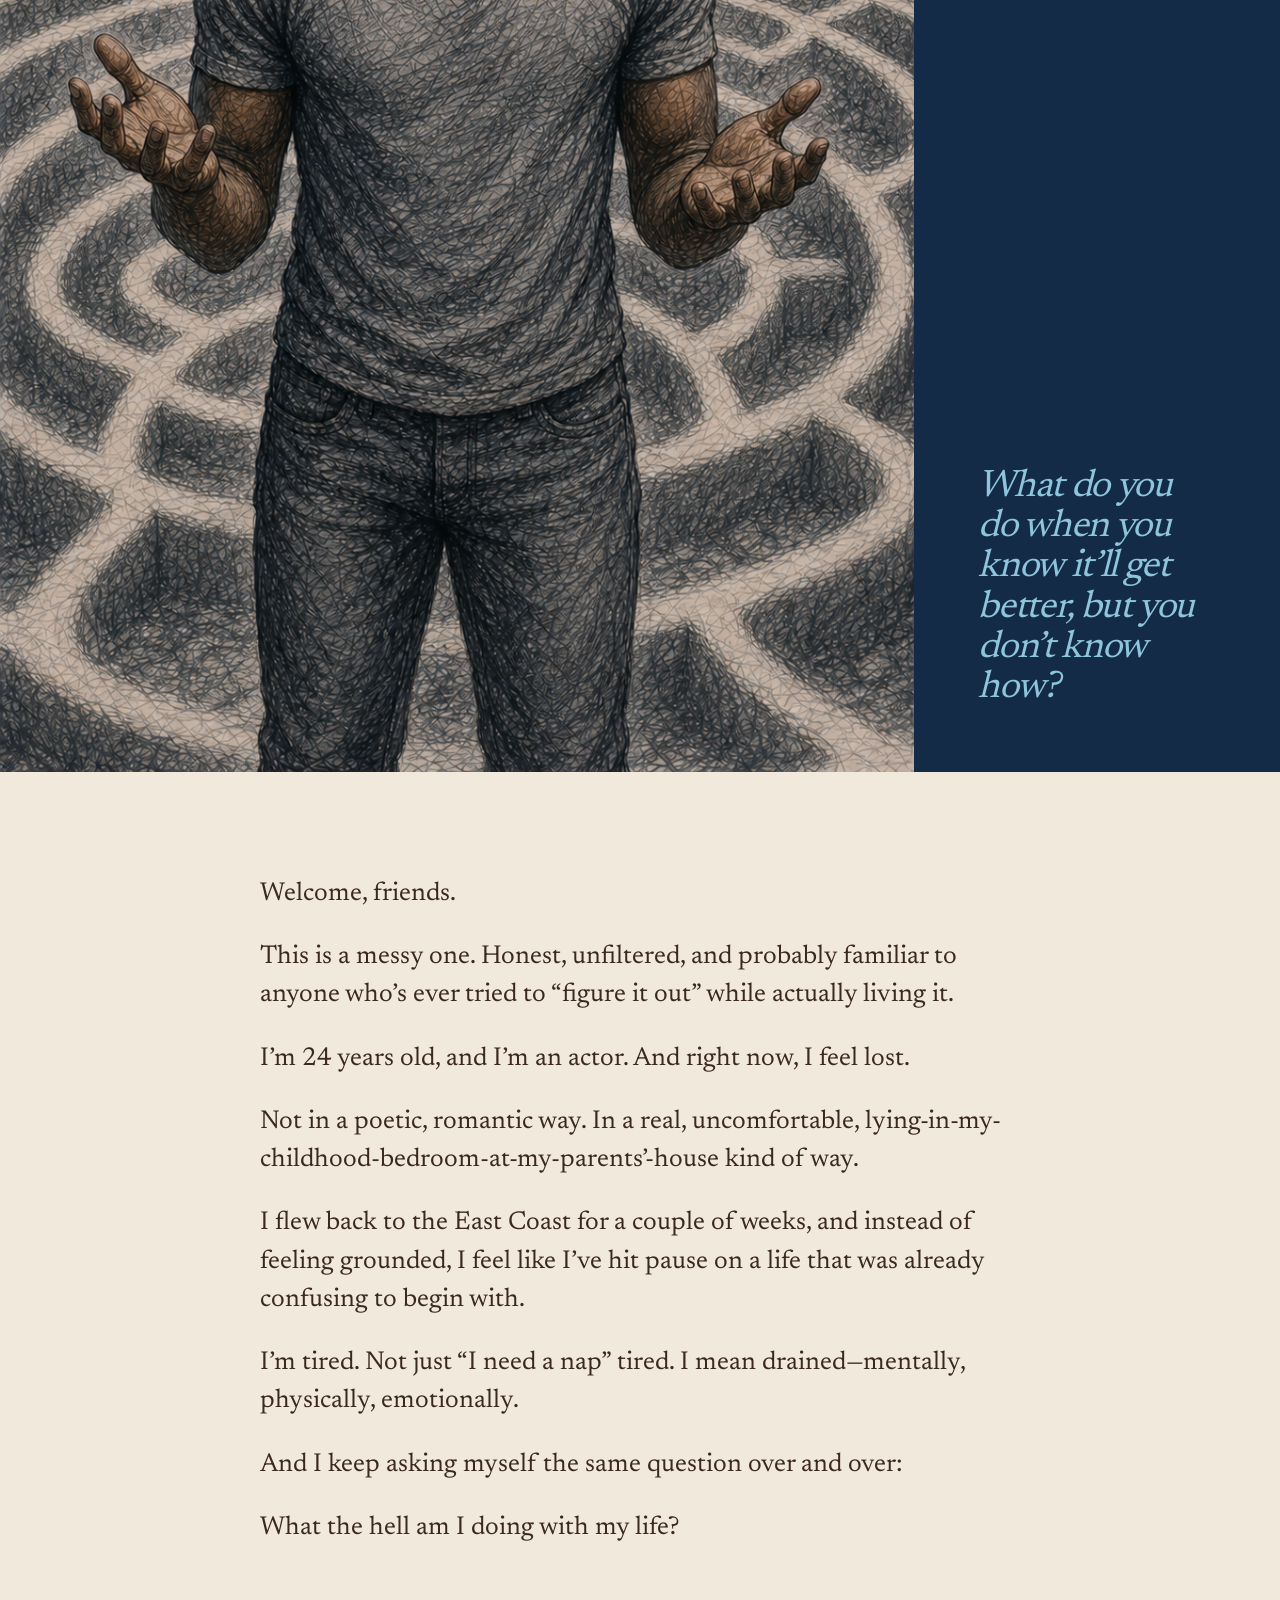
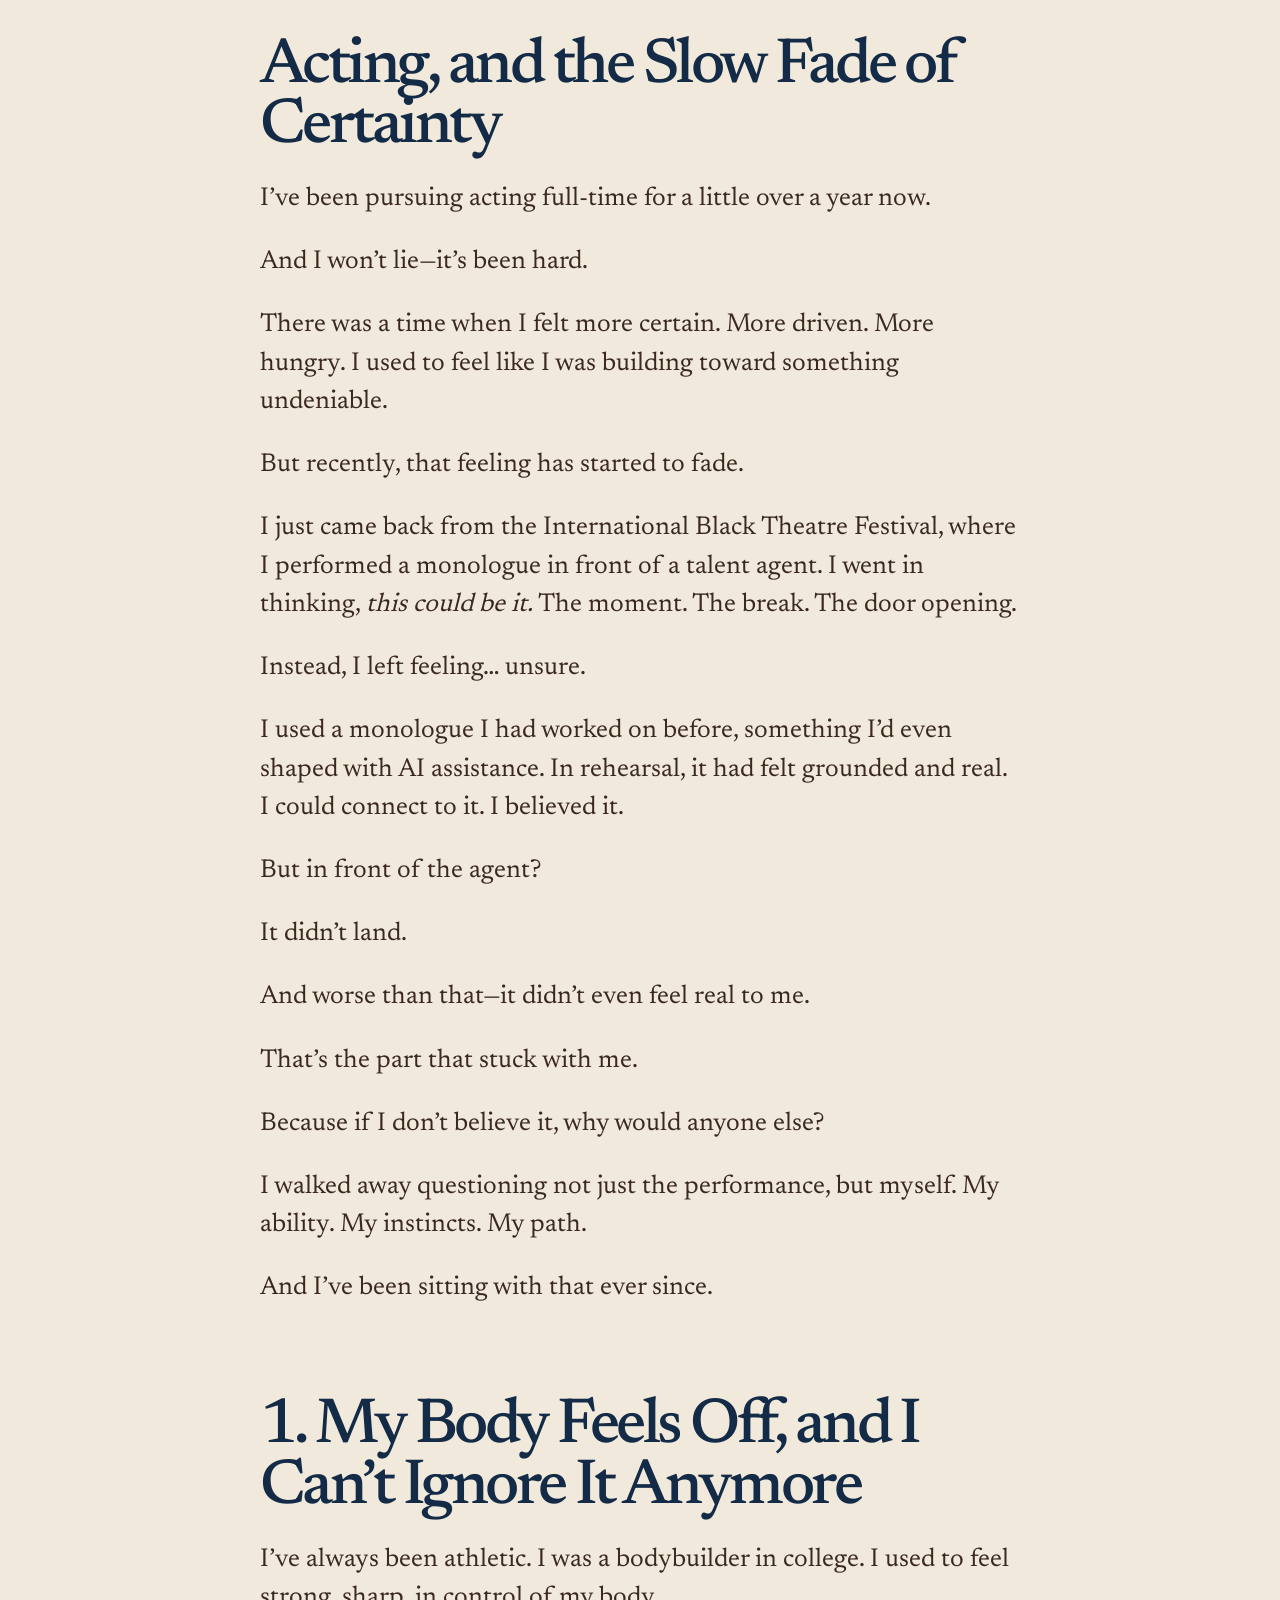
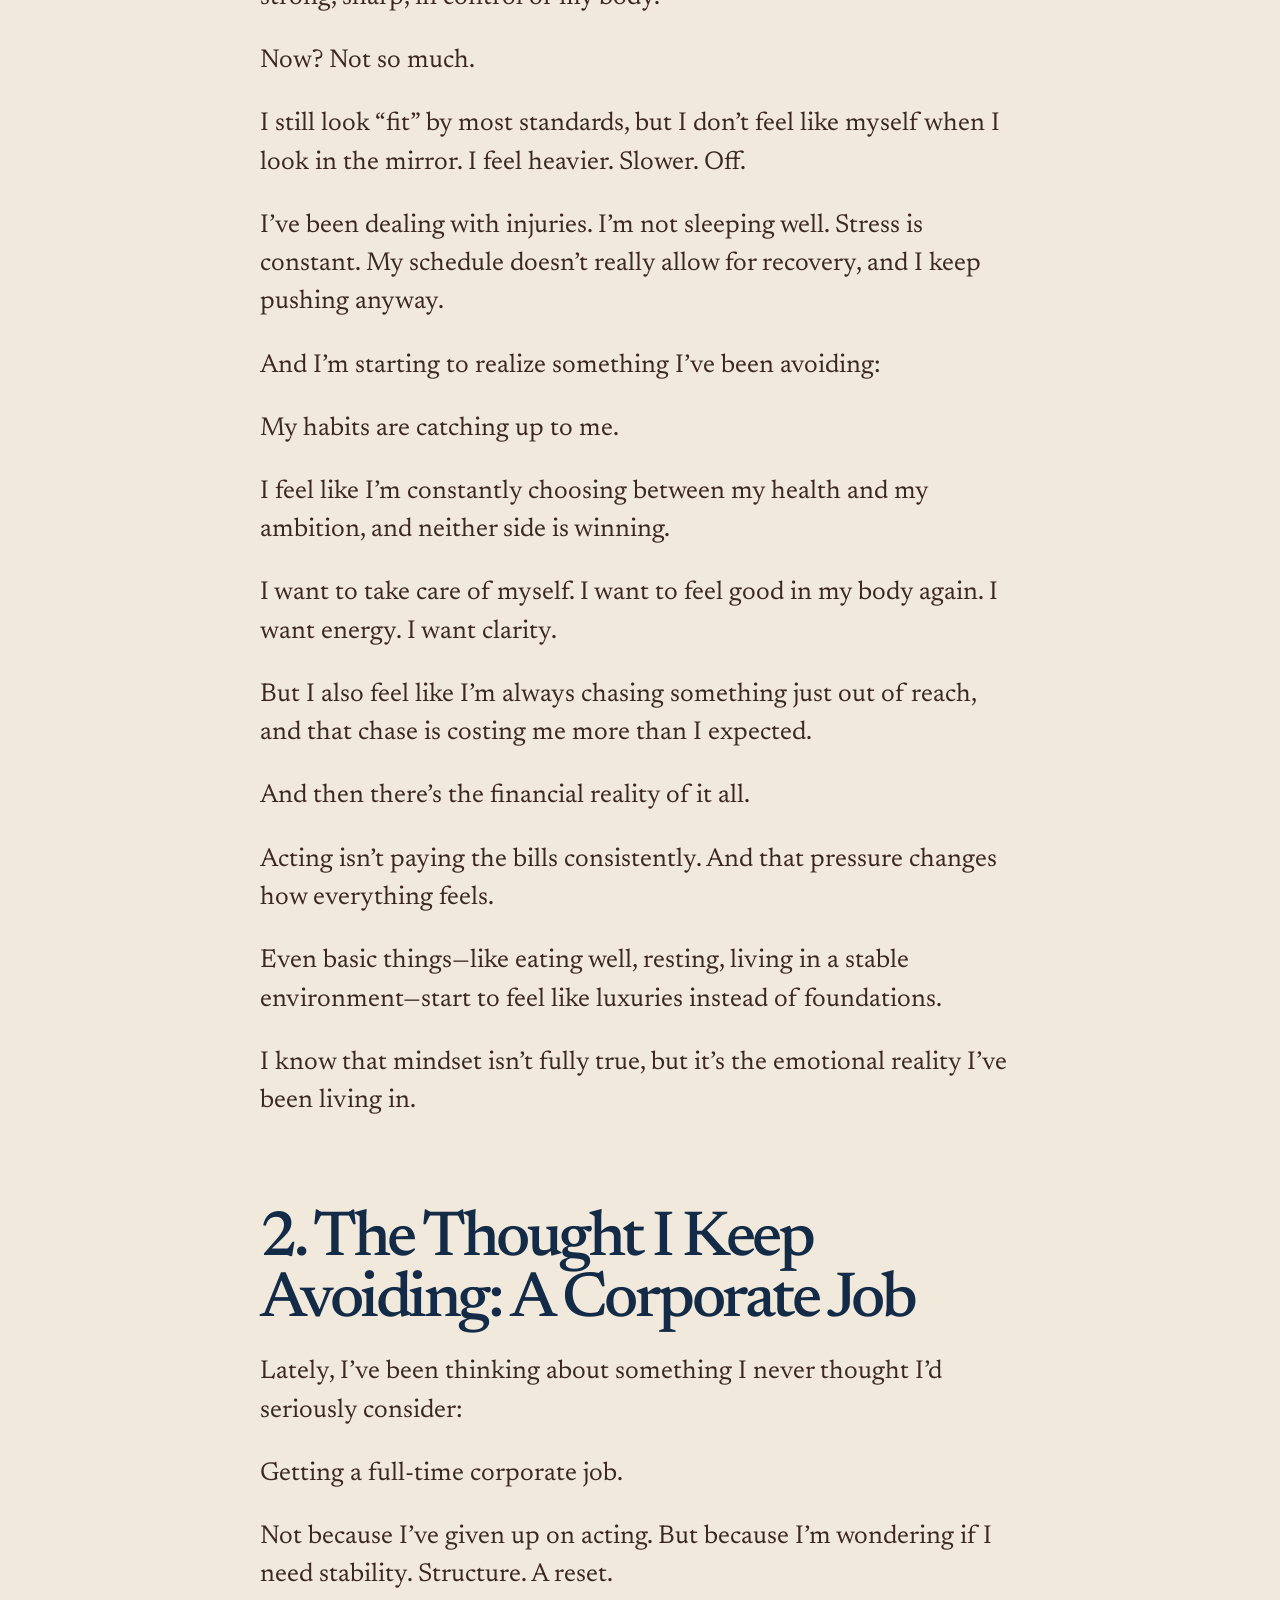
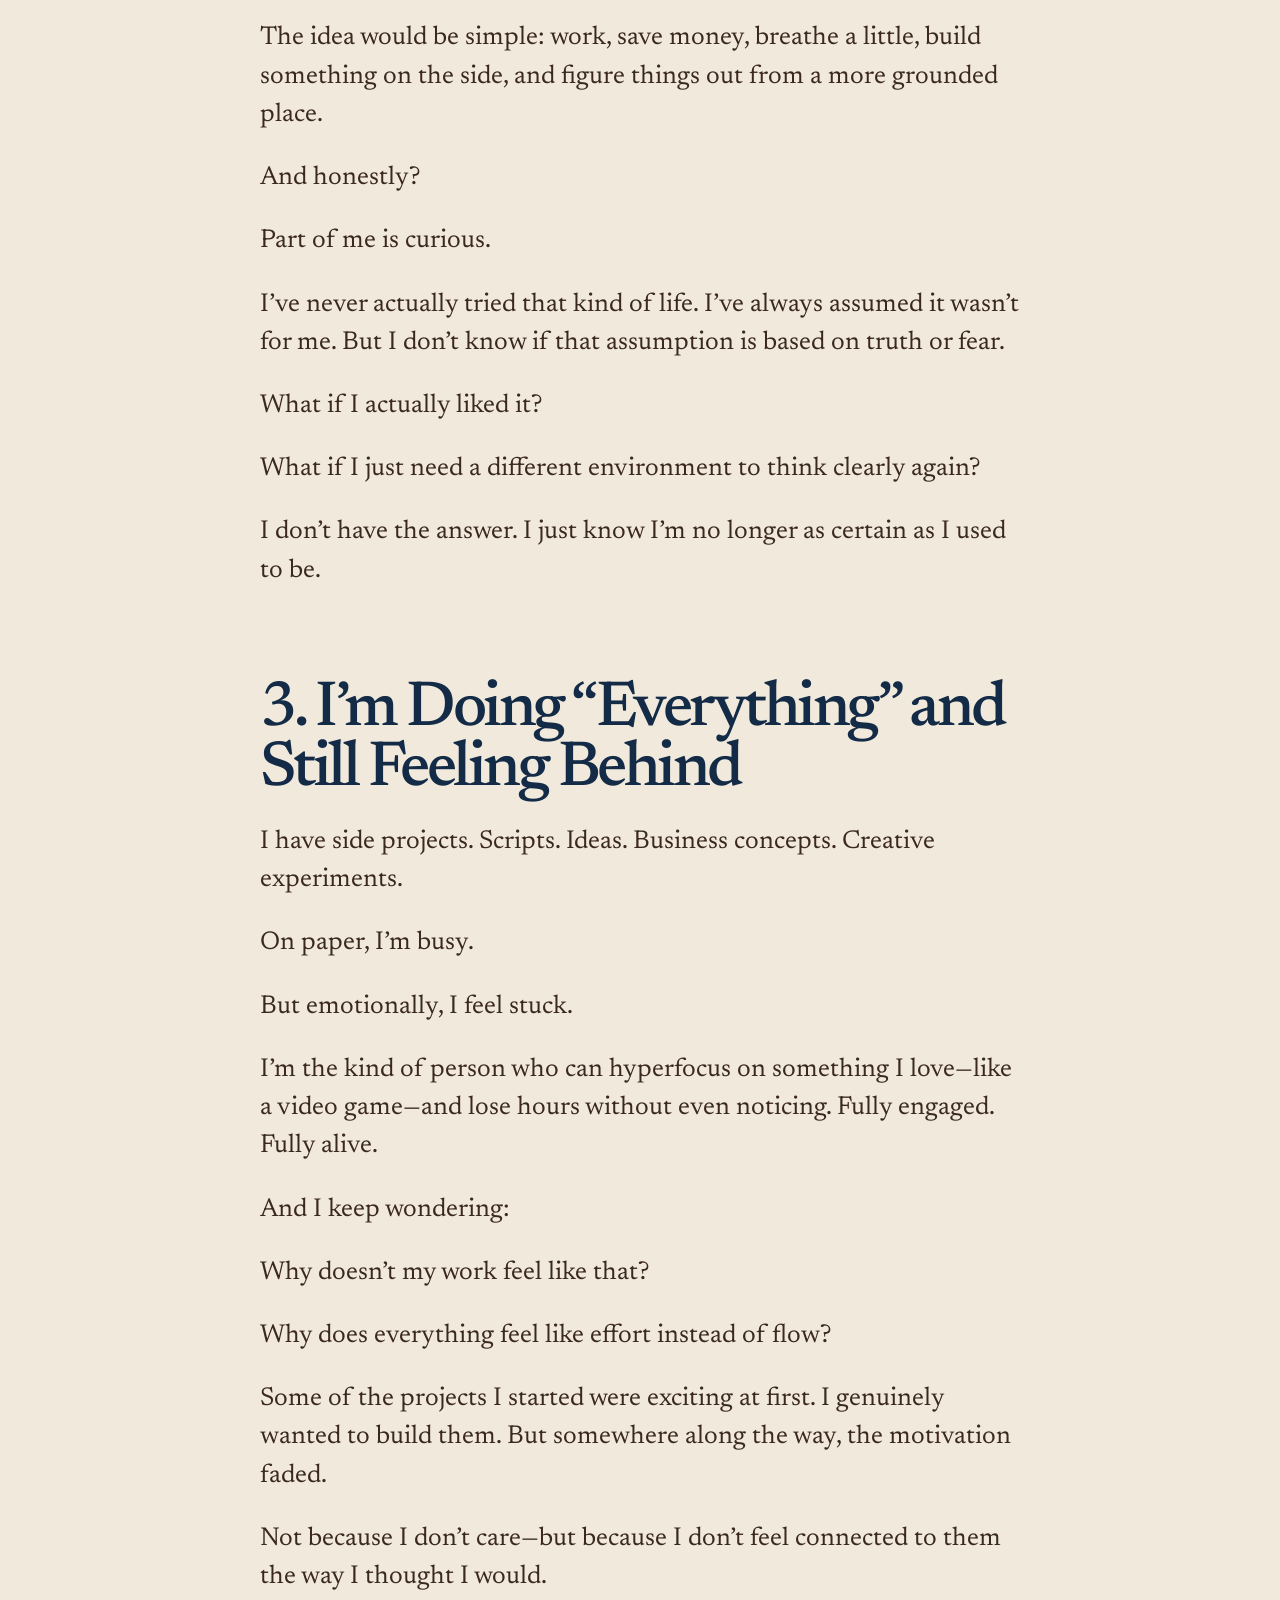
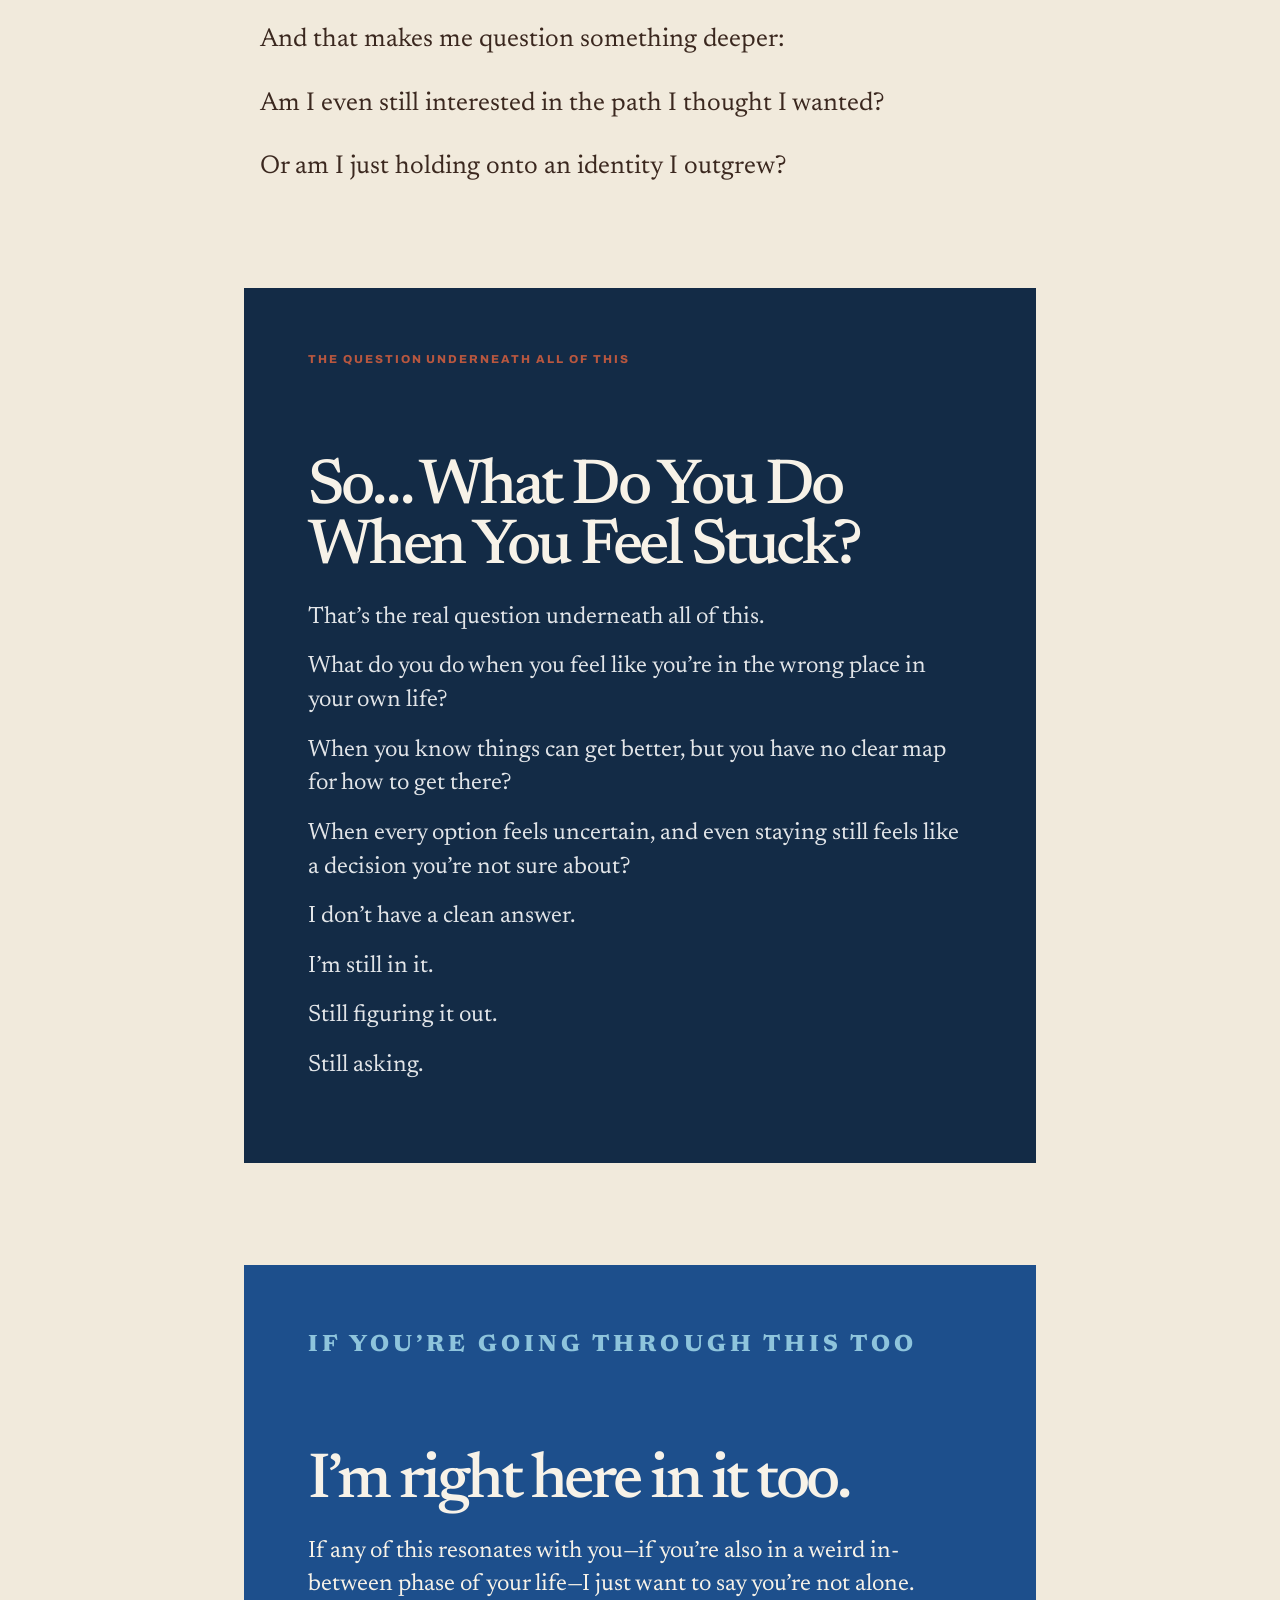
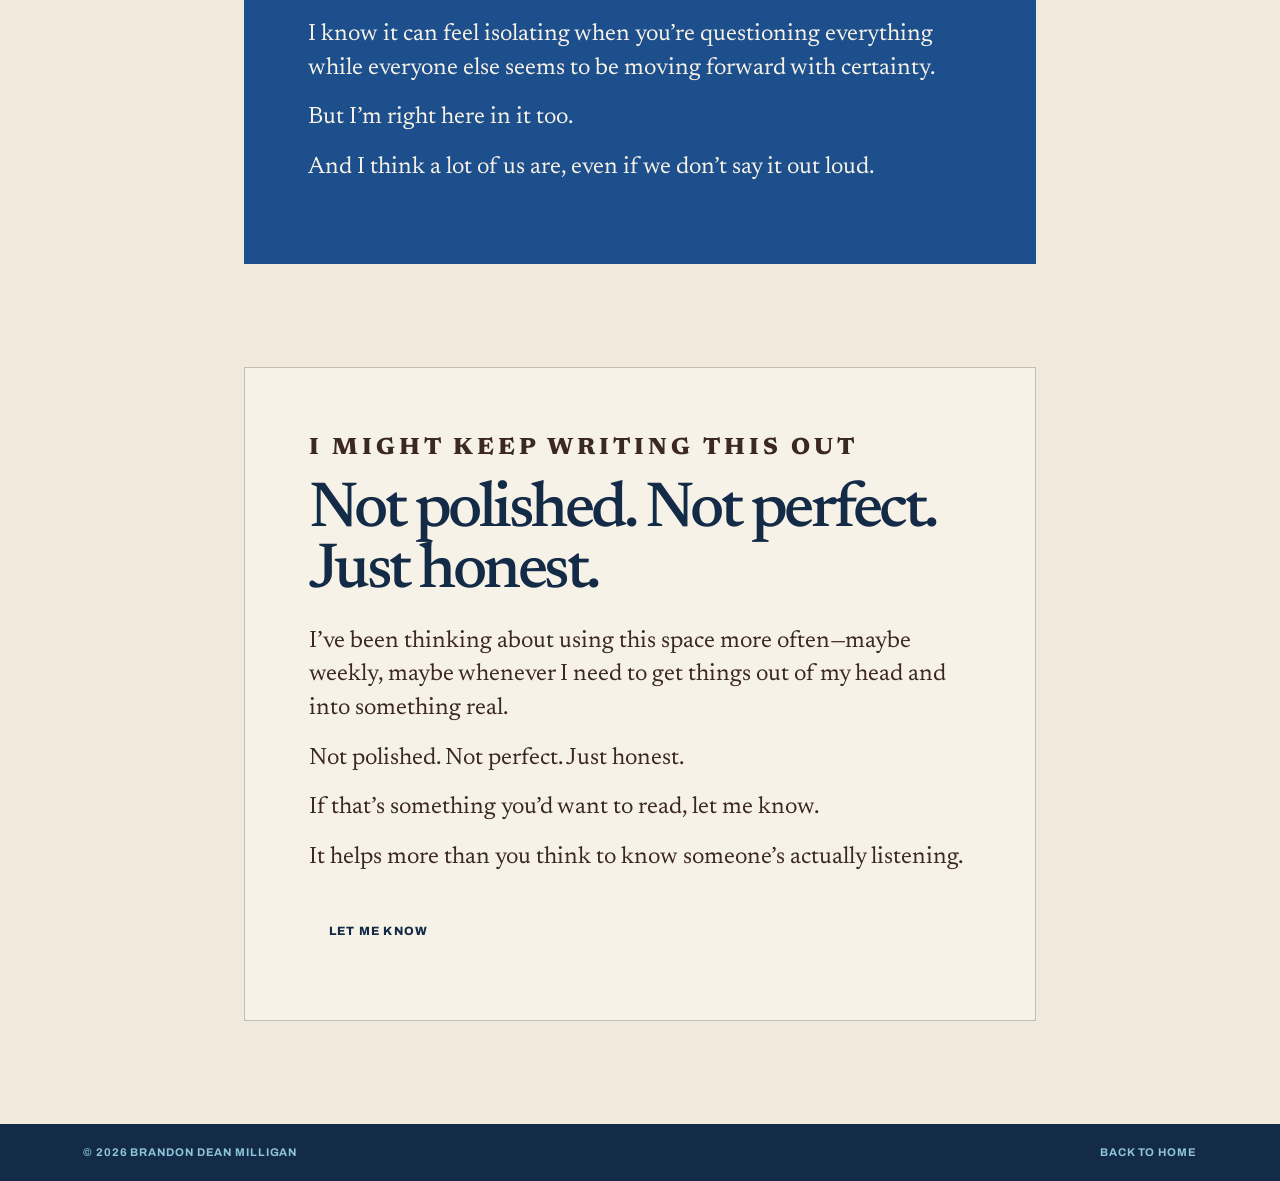
==== commit f5c217e3: "Streamline home page and blog" ====
--- a/blog/index.html
+++ b/blog/index.html
@@ -196,14 +196,6 @@
           <a class="button" href="mailto:brandondmilligan@icloud.com?subject=I%20read%20your%20blog">Let me know</a>
         </section>
 
-        <section class="resources" aria-labelledby="resources-heading">
-          <p class="eyebrow">Resources (If You Need Support)</p>
-          <h2 id="resources-heading">A place to start.</h2>
-          <ul>
-            <li><a href="https://www.nimh.nih.gov/health/topics/caring-for-your-mental-health" target="_blank" rel="noreferrer">National Institute of Mental Health</a></li>
-            <li><a href="https://entertainmentcommunity.org/services-and-programs/mental-health" target="_blank" rel="noreferrer">Entertainment Community Fund</a></li>
-          </ul>
-        </section>
       </article>
     </main>
 
--- a/blog/blog.css
+++ b/blog/blog.css
@@ -195,8 +195,7 @@
 
 .question-block,
 .response-block,
-.closing-block,
-.resources {
+.closing-block {
   margin-top: clamp(4rem, 8vw, 7rem);
   padding: clamp(2rem, 5vw, 4rem);
 }
@@ -241,14 +240,6 @@
 
 .closing-block { margin-inline: clamp(-1rem, -5vw, -5rem); border: 1px solid var(--line); background: var(--cream-light); }
 .closing-block h2 { margin-top: 0.75rem; }
-
-.resources { margin-inline: clamp(-1rem, -5vw, -5rem); border: 1px solid var(--line); background: var(--cream-light); }
-.resources h2 { margin-top: 0.75rem; }
-.resources ul { margin: 1.8rem 0 0; padding: 0; list-style: none; }
-.resources li { border-top: 1px solid var(--line); }
-.resources li:last-child { border-bottom: 1px solid var(--line); }
-.resources a { display: block; padding: 1.25rem 0; color: var(--blue); font-family: "Newsreader Variable", Georgia, serif; font-size: 1.3rem; line-height: 1.2; text-decoration: none; }
-.resources a:hover { color: var(--rust); }
 
 footer {
   display: flex;
@@ -280,7 +271,7 @@
   .hero-figure img { min-height: 0; aspect-ratio: 4 / 5; }
   .hero-figure figcaption { min-height: 230px; align-items: end; }
   .article-body { width: min(100% - 2rem, 760px); }
-  .question-block, .response-block, .closing-block, .resources { margin-inline: -1rem; }
+  .question-block, .response-block, .closing-block { margin-inline: -1rem; }
   footer { align-items: flex-start; flex-direction: column; }
 }
 
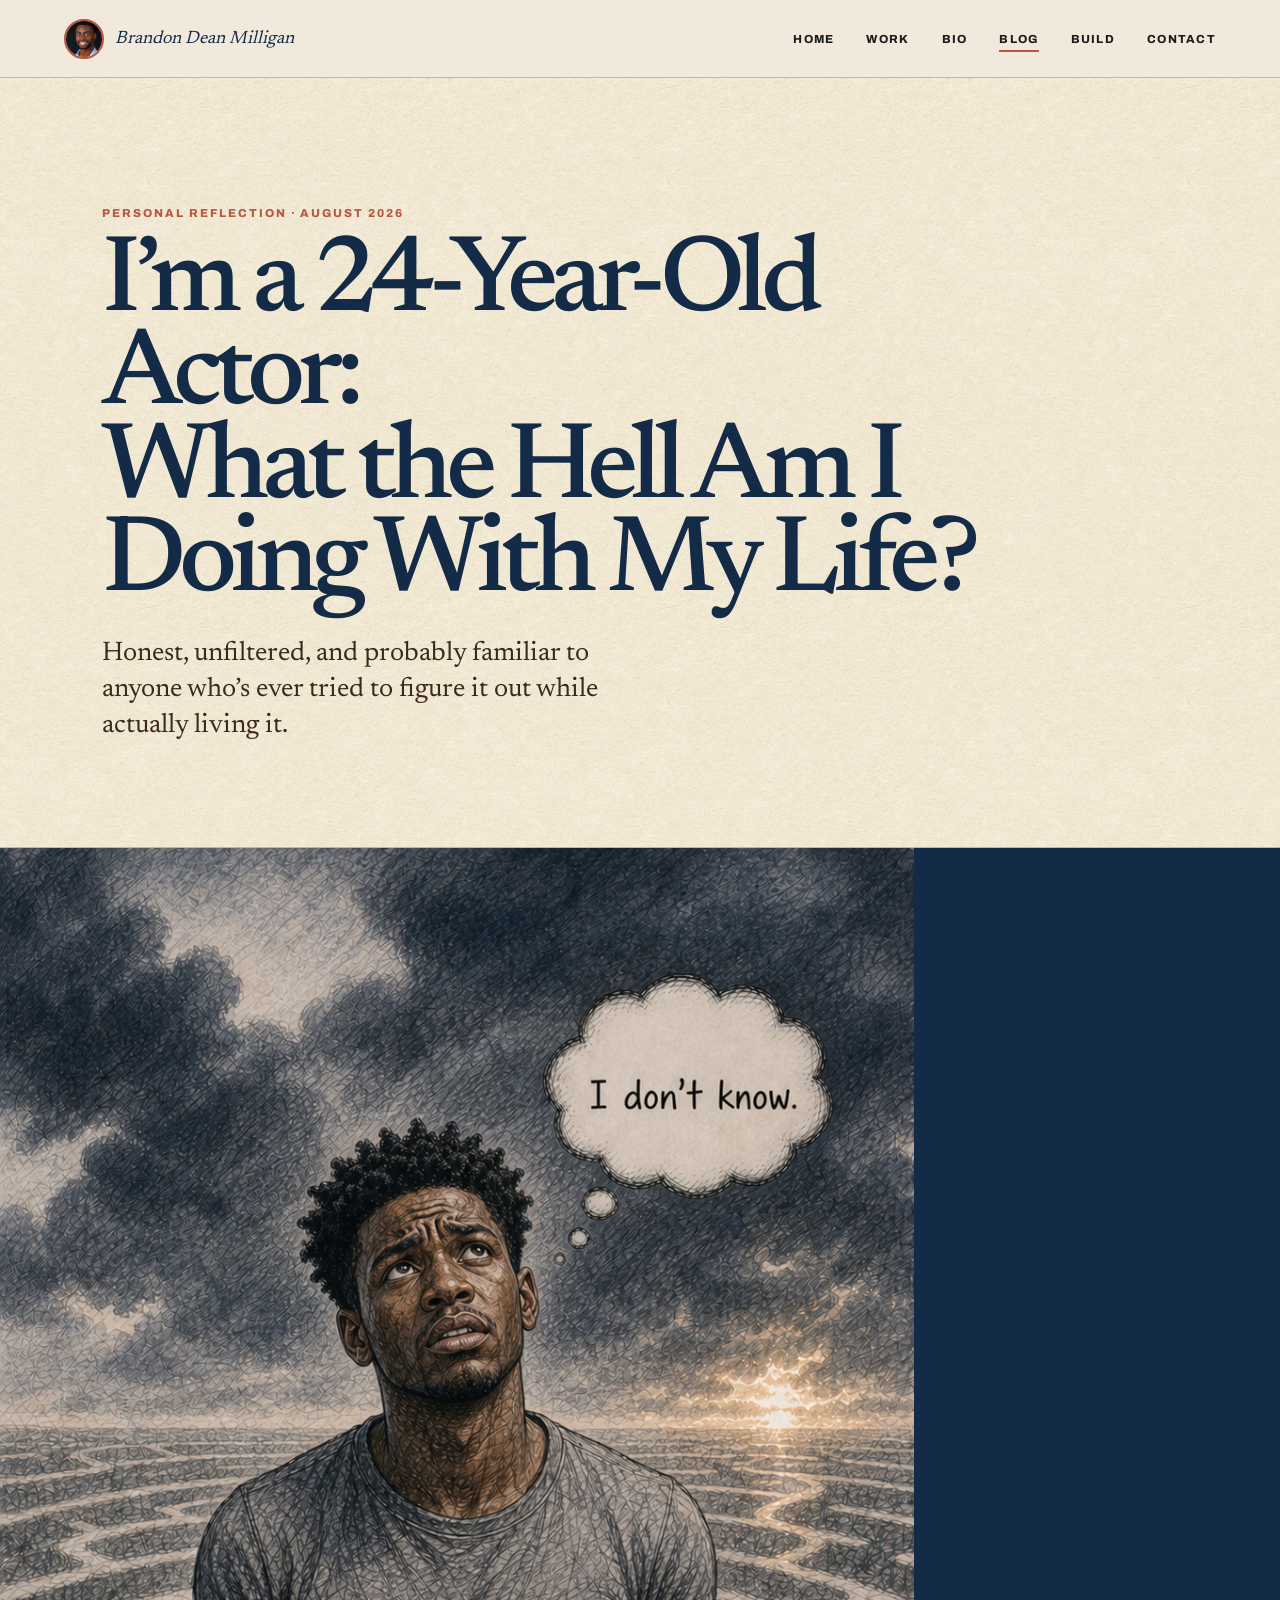
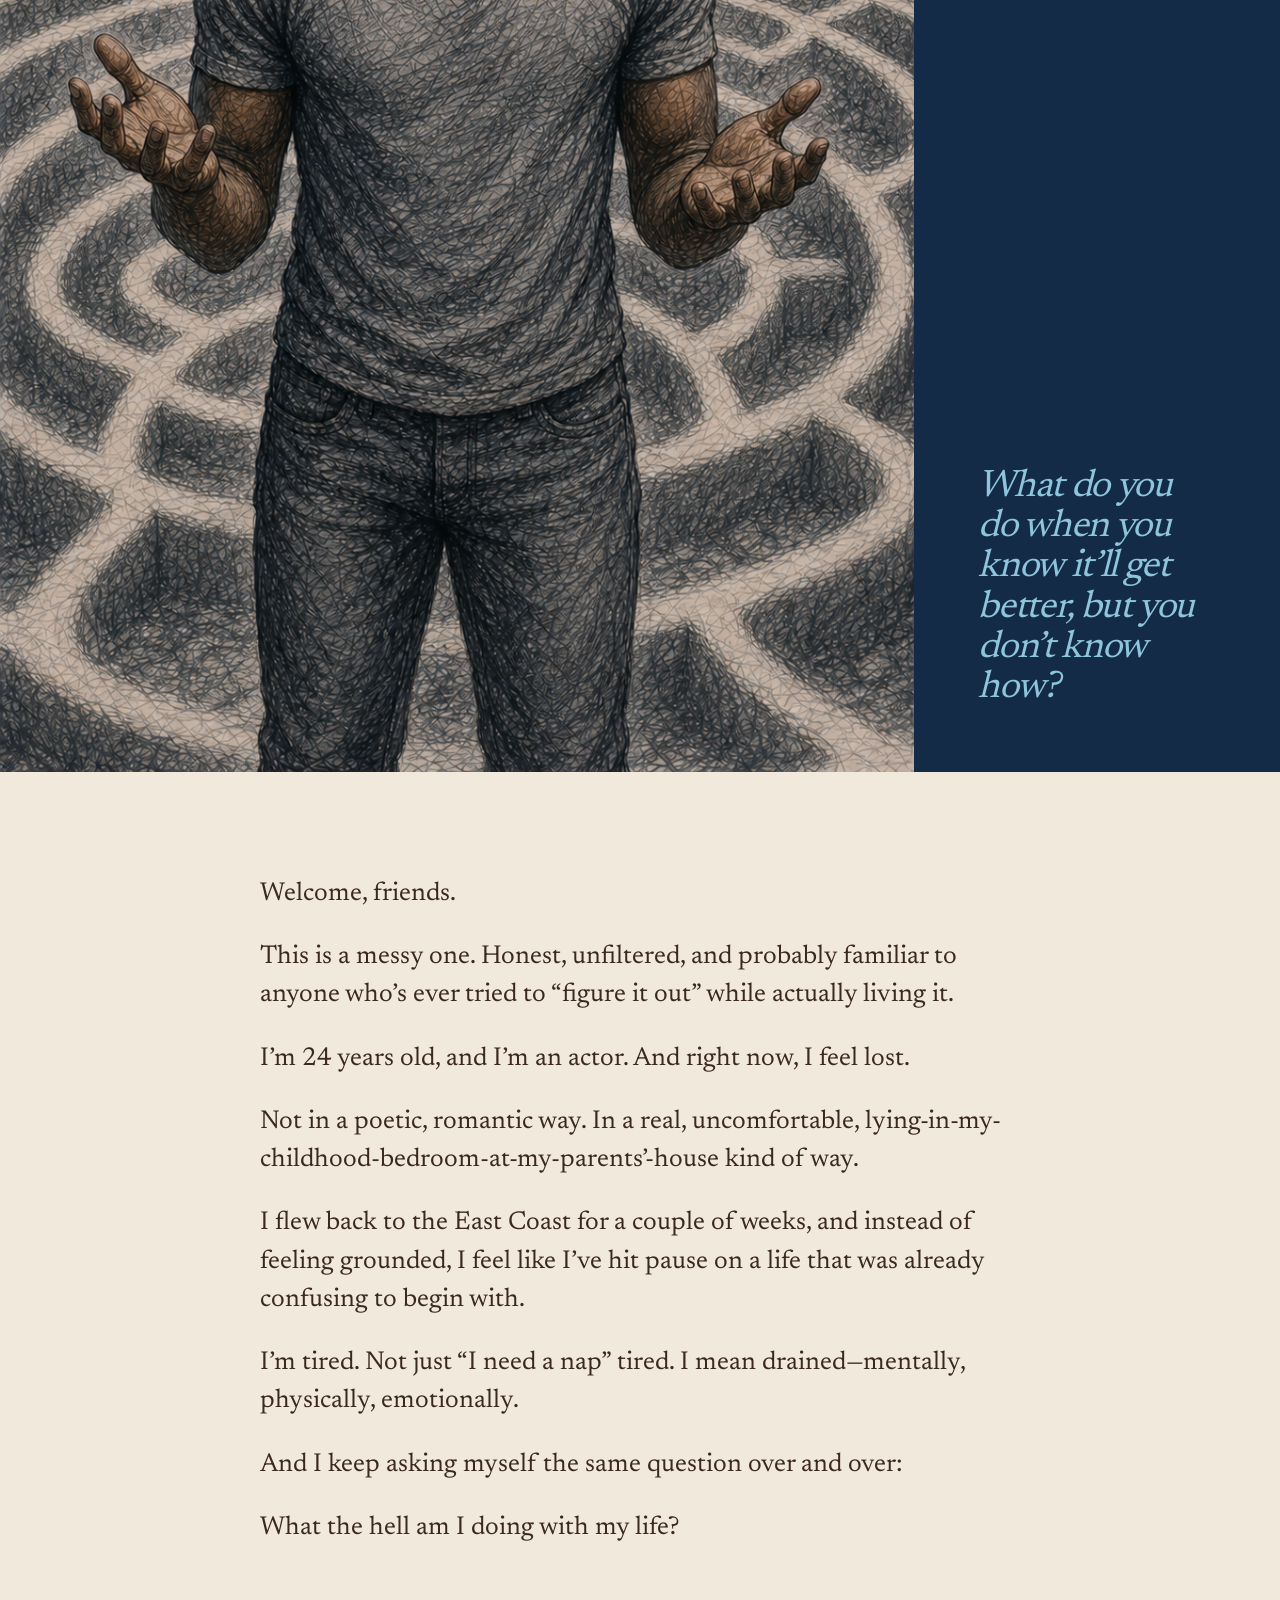
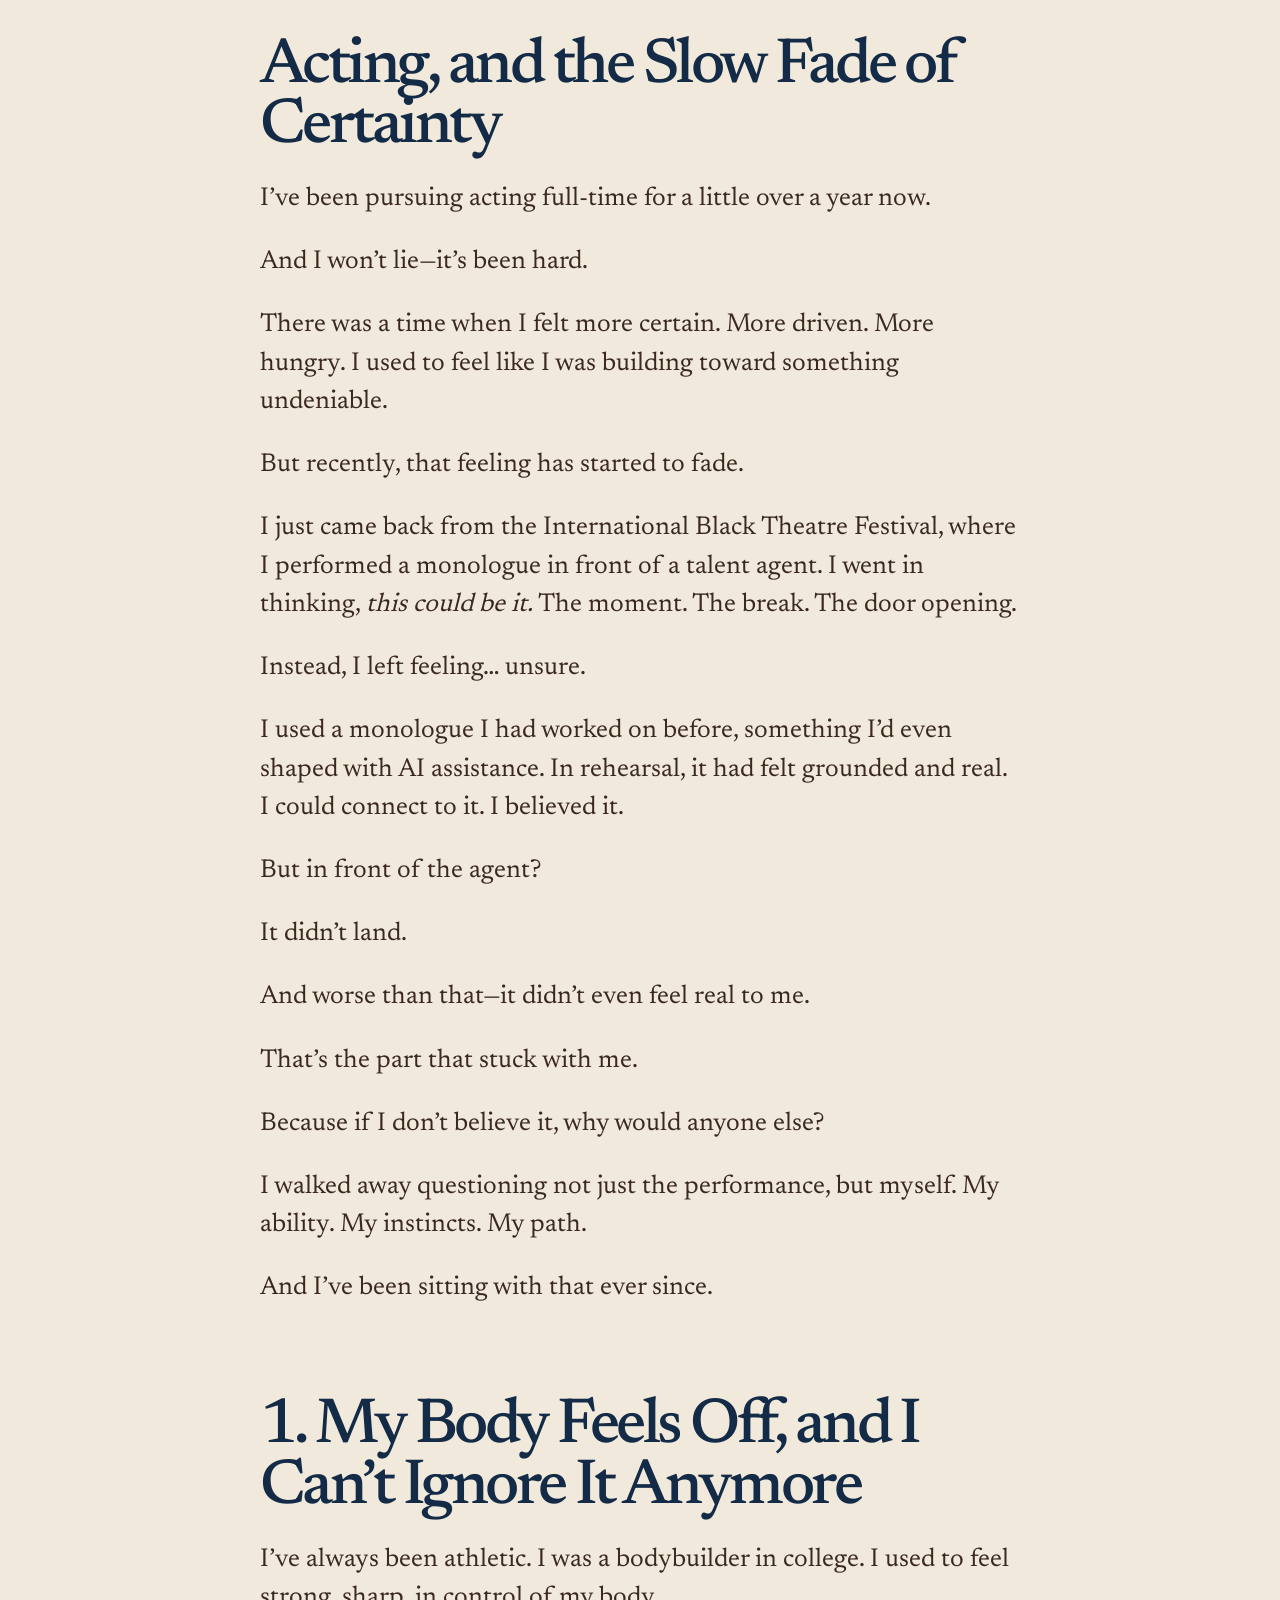
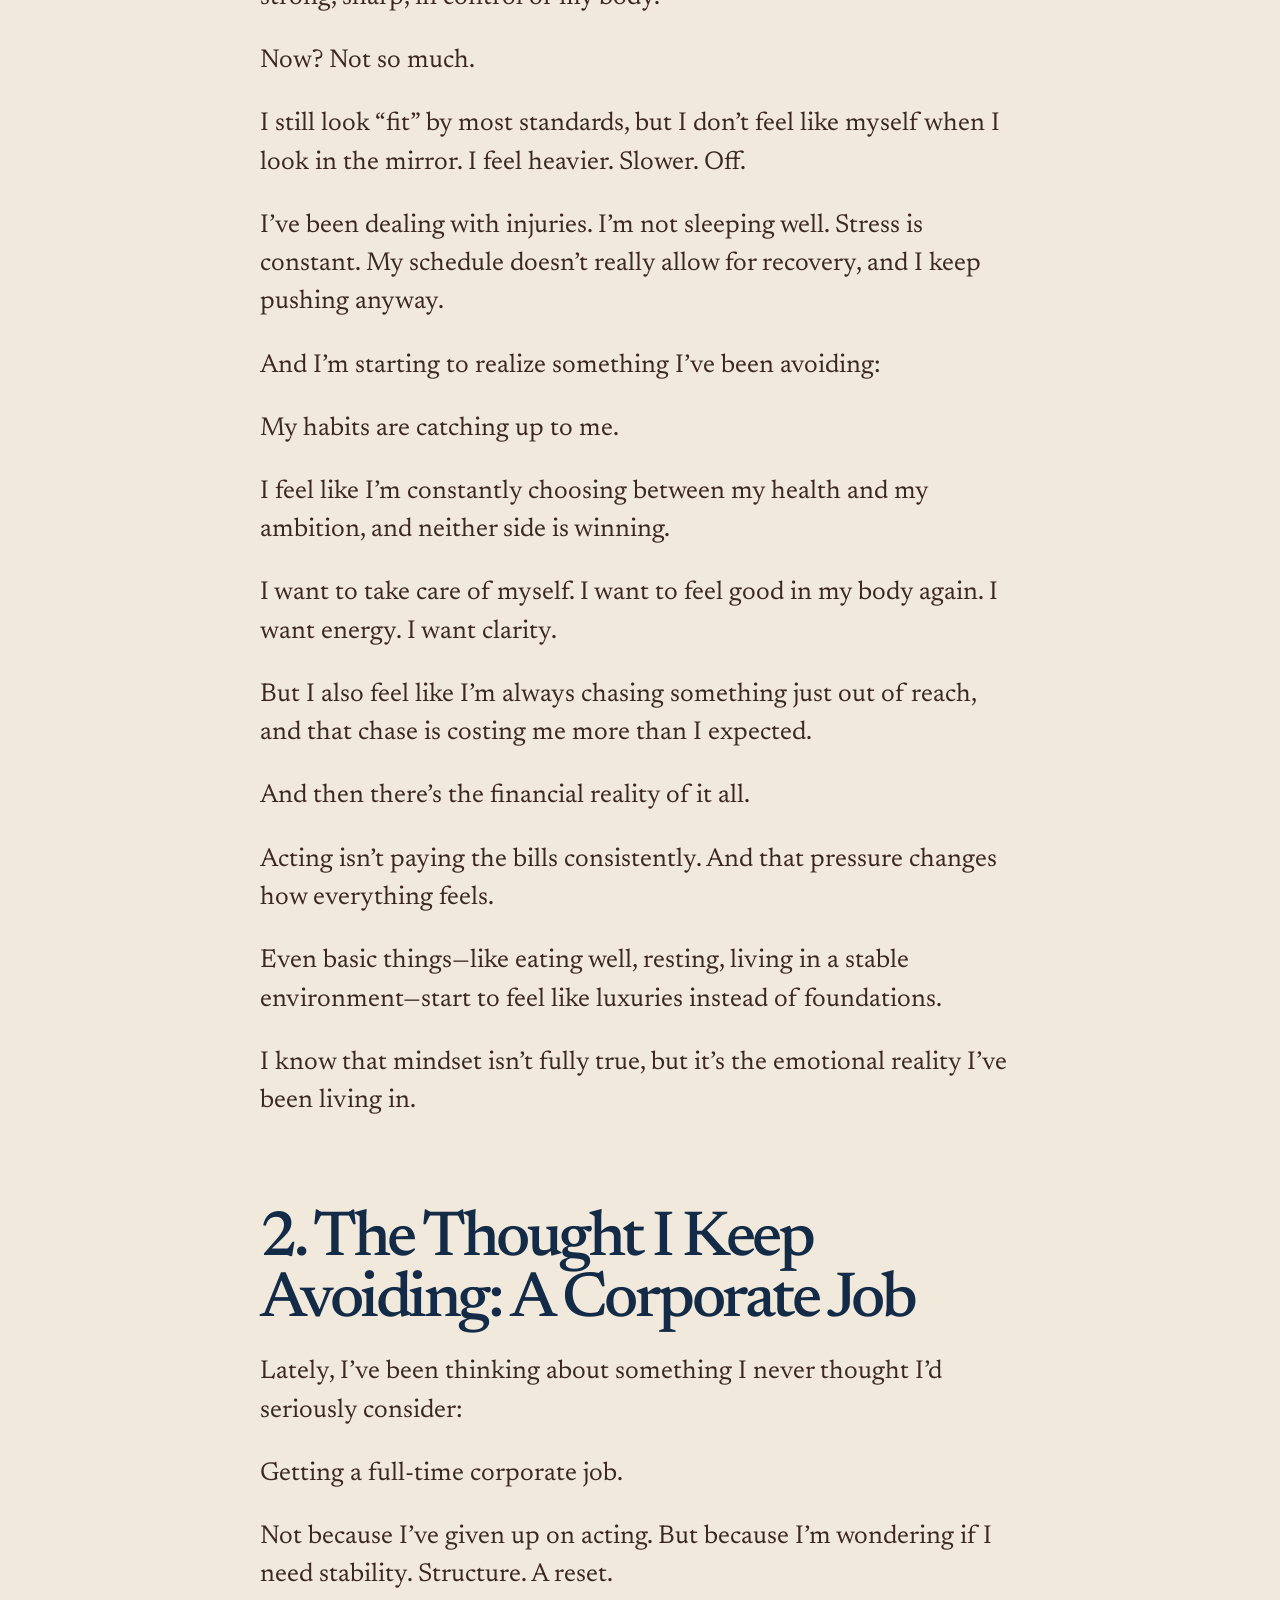
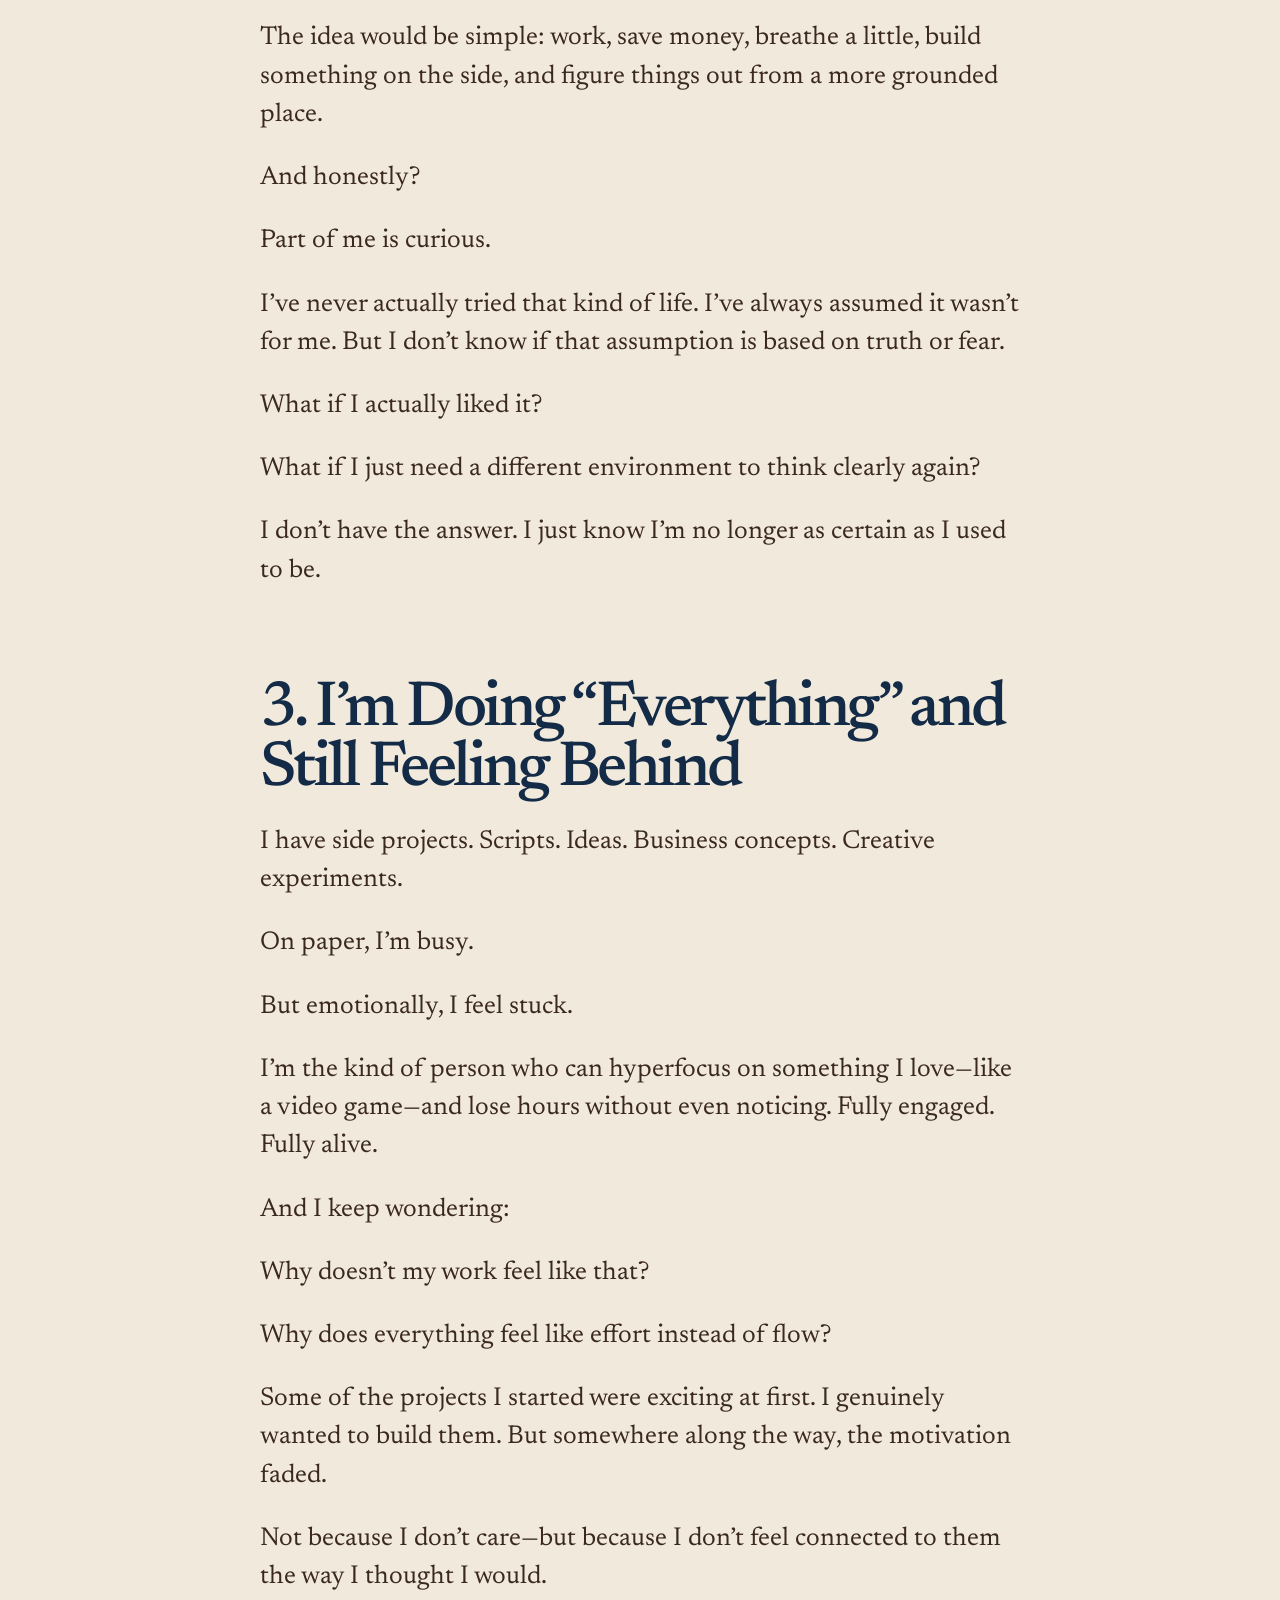
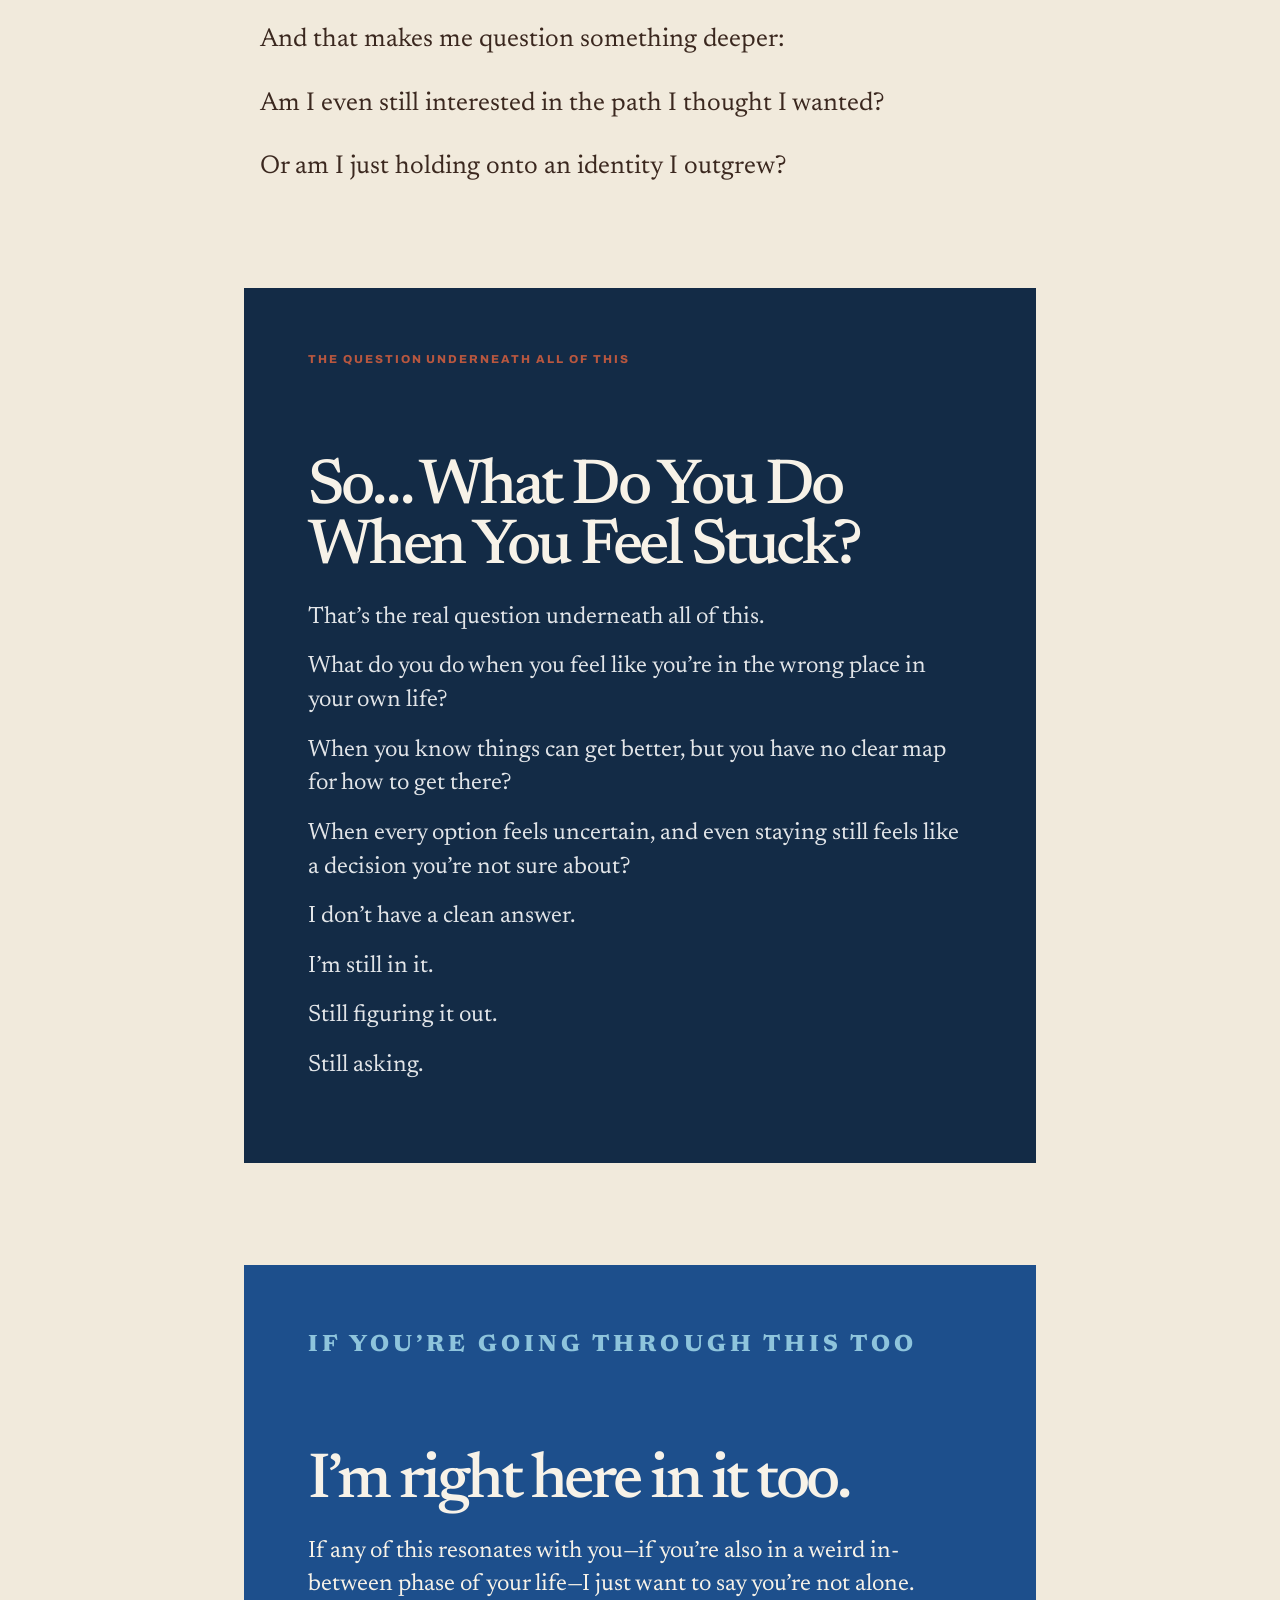
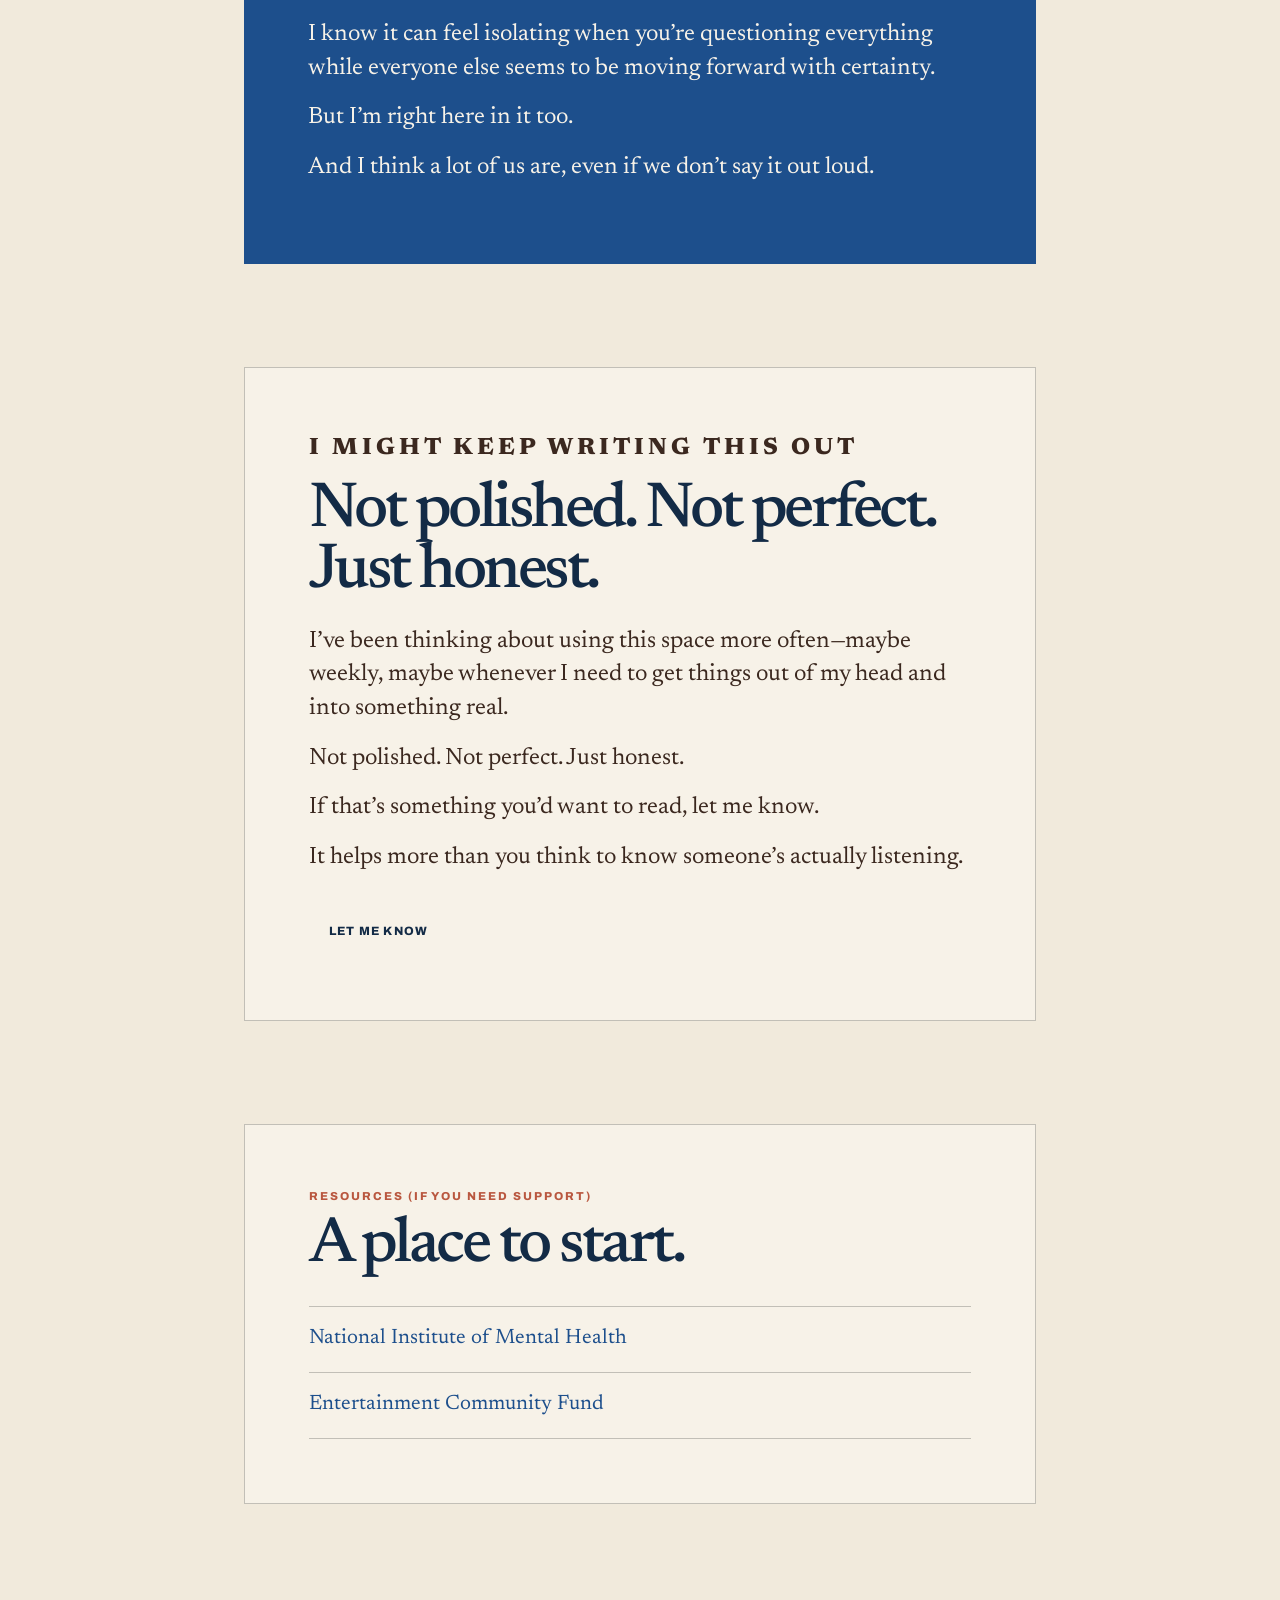
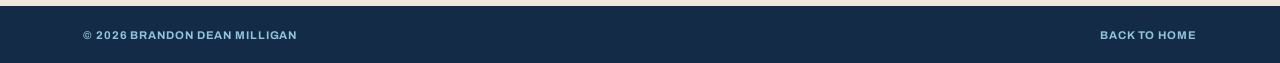
==== commit 8f280f72: "Restore required blog resources" ====
--- a/blog/index.html
+++ b/blog/index.html
@@ -196,6 +196,14 @@
           <a class="button" href="mailto:brandondmilligan@icloud.com?subject=I%20read%20your%20blog">Let me know</a>
         </section>
 
+        <section class="resources" aria-labelledby="resources-heading">
+          <p class="eyebrow">Resources (If You Need Support)</p>
+          <h2 id="resources-heading">A place to start.</h2>
+          <ul>
+            <li><a href="https://www.nimh.nih.gov/health/topics/caring-for-your-mental-health" target="_blank" rel="noreferrer">National Institute of Mental Health</a></li>
+            <li><a href="https://entertainmentcommunity.org/services-and-programs/mental-health" target="_blank" rel="noreferrer">Entertainment Community Fund</a></li>
+          </ul>
+        </section>
       </article>
     </main>
 
--- a/blog/blog.css
+++ b/blog/blog.css
@@ -195,7 +195,8 @@
 
 .question-block,
 .response-block,
-.closing-block {
+.closing-block,
+.resources {
   margin-top: clamp(4rem, 8vw, 7rem);
   padding: clamp(2rem, 5vw, 4rem);
 }
@@ -240,6 +241,14 @@
 
 .closing-block { margin-inline: clamp(-1rem, -5vw, -5rem); border: 1px solid var(--line); background: var(--cream-light); }
 .closing-block h2 { margin-top: 0.75rem; }
+
+.resources { margin-inline: clamp(-1rem, -5vw, -5rem); border: 1px solid var(--line); background: var(--cream-light); }
+.resources h2 { margin-top: 0.75rem; }
+.resources ul { margin: 1.8rem 0 0; padding: 0; list-style: none; }
+.resources li { border-top: 1px solid var(--line); }
+.resources li:last-child { border-bottom: 1px solid var(--line); }
+.resources a { display: block; padding: 1.25rem 0; color: var(--blue); font-family: "Newsreader Variable", Georgia, serif; font-size: 1.3rem; line-height: 1.2; text-decoration: none; }
+.resources a:hover { color: var(--rust); }
 
 footer {
   display: flex;
@@ -271,7 +280,7 @@
   .hero-figure img { min-height: 0; aspect-ratio: 4 / 5; }
   .hero-figure figcaption { min-height: 230px; align-items: end; }
   .article-body { width: min(100% - 2rem, 760px); }
-  .question-block, .response-block, .closing-block { margin-inline: -1rem; }
+  .question-block, .response-block, .closing-block, .resources { margin-inline: -1rem; }
   footer { align-items: flex-start; flex-direction: column; }
 }
 
